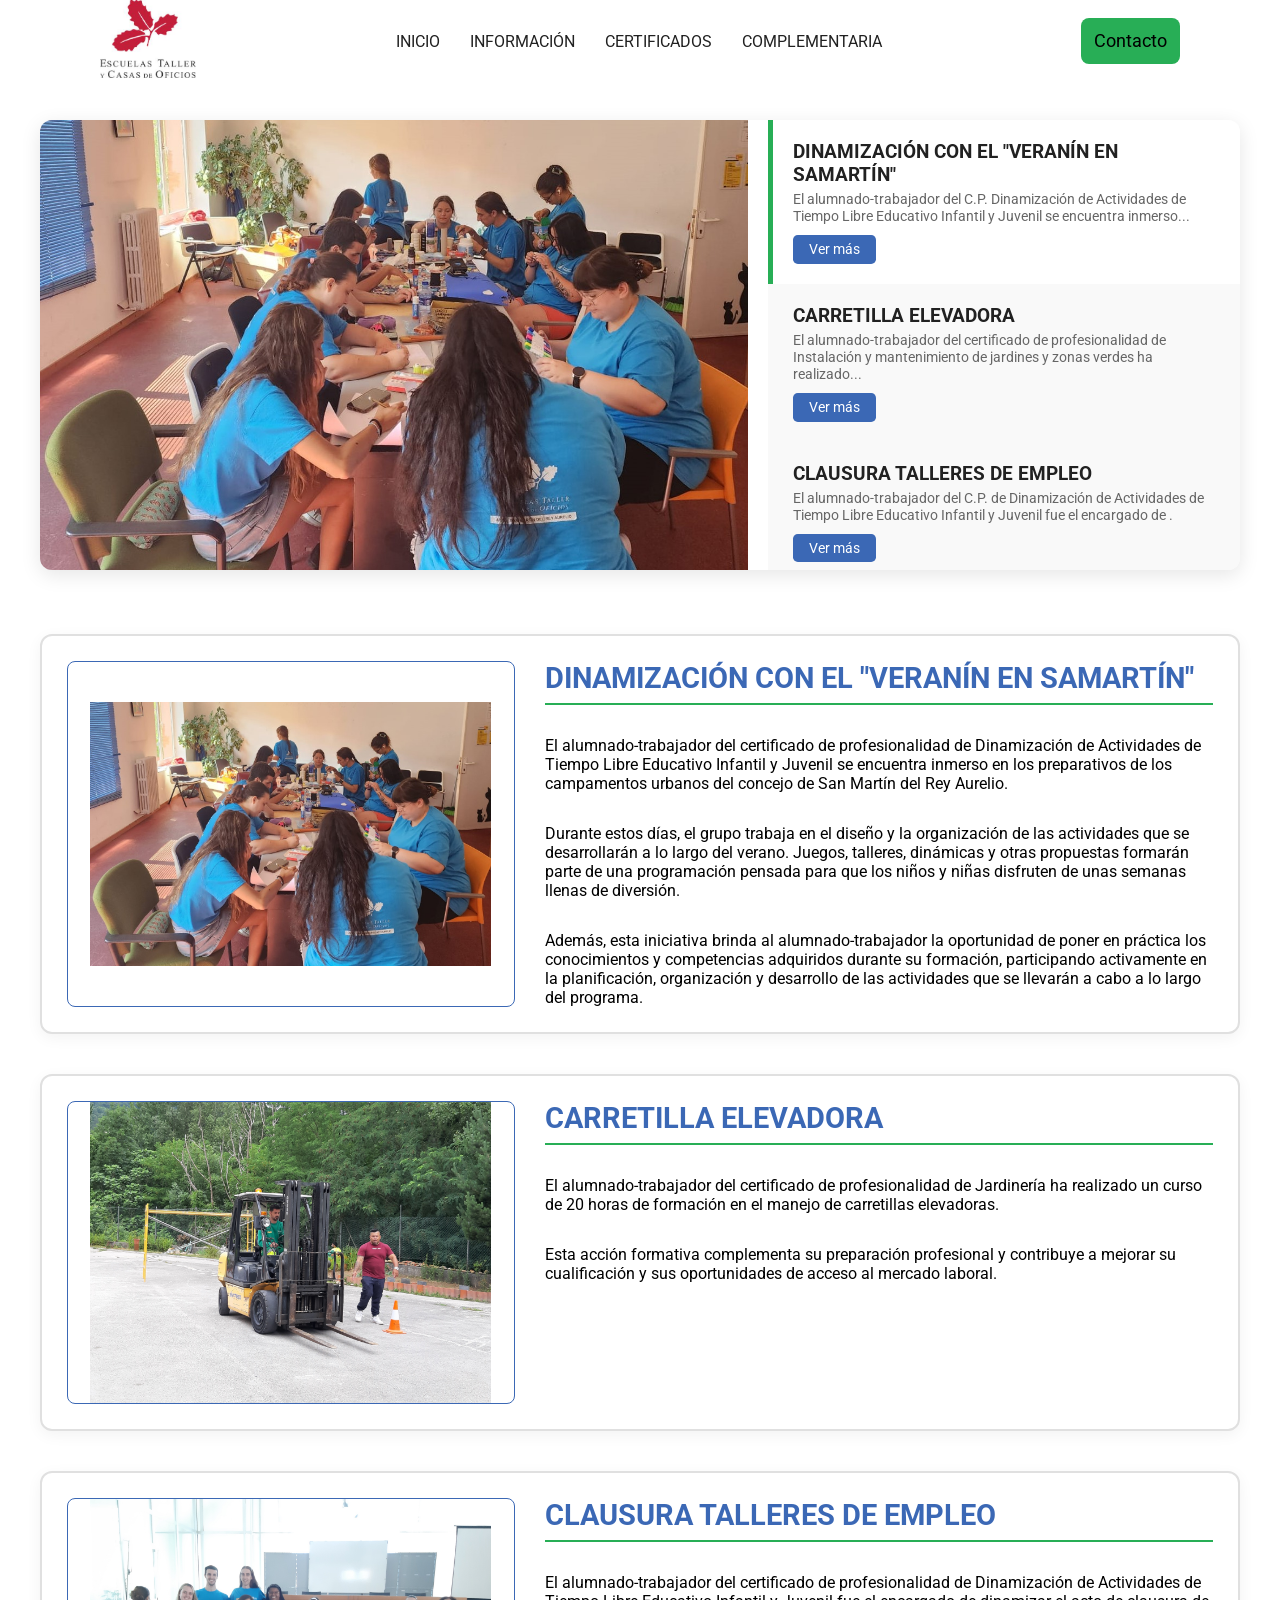
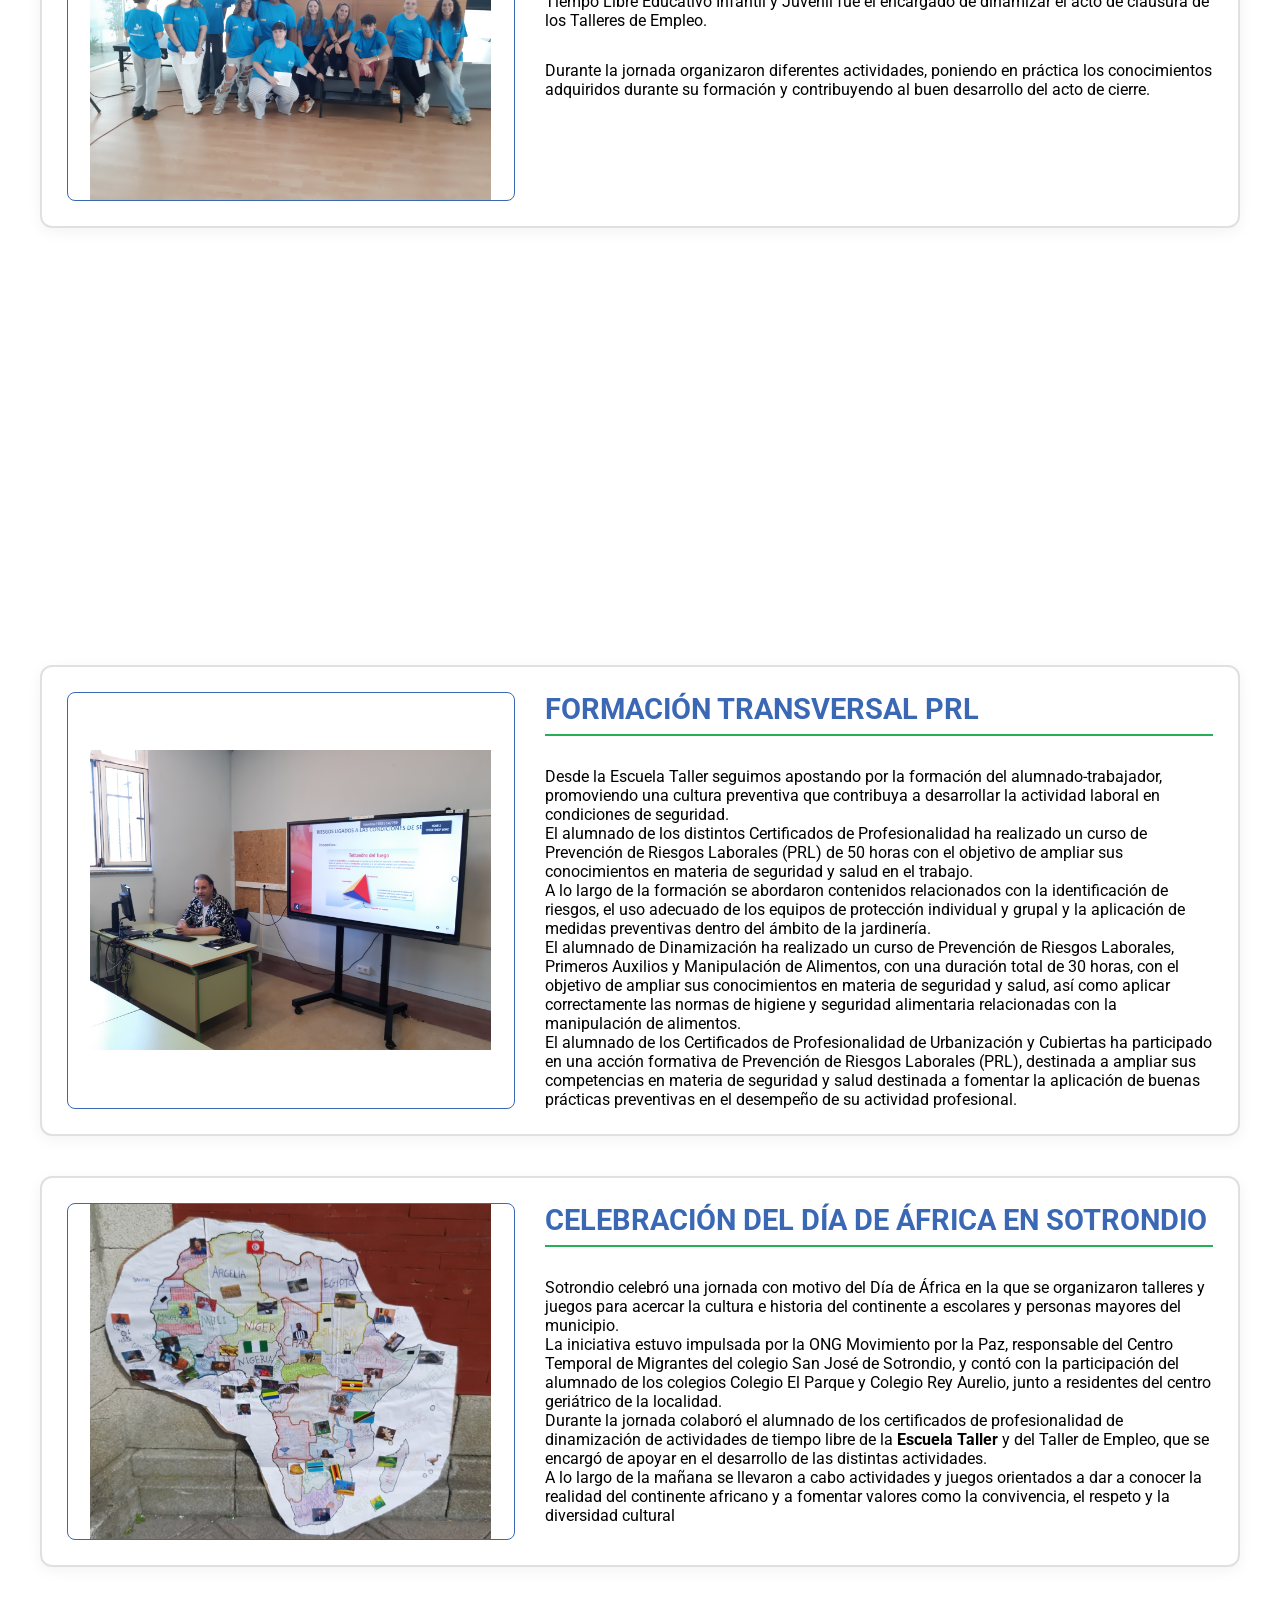
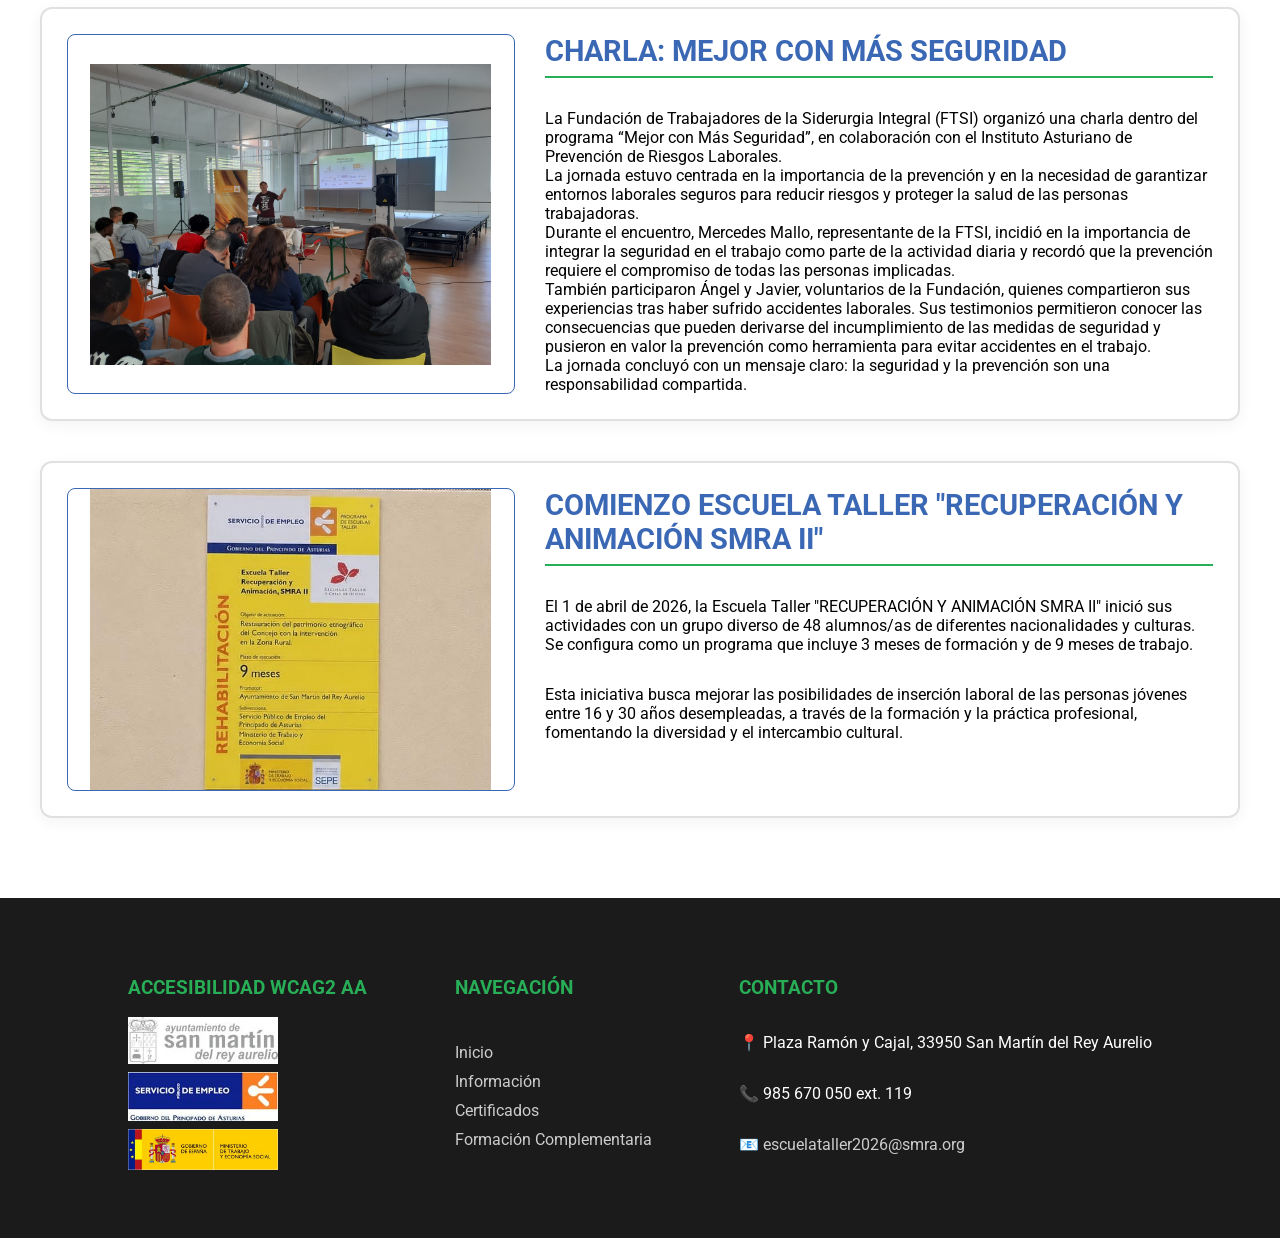
==== complementar.html @ cc0e6758 "Update complementar.html" ====
<!DOCTYPE html>
<html lang="es">
<head>
    <link rel="canonical" href="https://etsmra.github.io/complementar.html">
    <meta name="robots" content="index, follow">

    <meta charset="UTF-8">
    <meta name="viewport" content="width=device-width, initial-scale=1.0">
    
    <meta name="description" content="Escuela Taller SMRA II - Formación práctica para jóvenes y acceso al mercado laboral">

    <link rel="preconnect" href="https://fonts.googleapis.com">
    <link rel="preconnect" href="https://fonts.gstatic.com" crossorigin>
    <link href="https://fonts.googleapis.com/css2?family=Roboto:ital,wght@0,100..900;1,100..900&display=swap" rel="stylesheet">

    <link rel="stylesheet" href="./css/style.css">
    <link rel="stylesheet" href="./css/comple.css">
    <link rel="icon" type="image/x-icon" href="assets/imgs/logo1.jpg">

    <title>Escuela Taller SMRA</title>
</head>

<body>

<header>
    <div class="header-row">
        <div class="logo">
            <img src="assets/imgs/logo1.jpg" alt="Logo San Martín del Rey Aurelio">
        </div>
        <nav class="nav-right" id="menu">
            <a href="index.html"> INICIO </a>
            <a href="index.html#Doubts"> INFORMACI&Oacute;N </a>
            <a href="index.html#Courses"> CERTIFICADOS </a>
            <a href="#"> COMPLEMENTARIA </a>
        </nav>
        <a href="#Contact" class="btn">Contacto</a>
        <img src="assets/icons/hamburger_menu.png" class="hamburger" alt="hamburger_menu">
    </div>
</header>

<main>

    <!-- H1 único -->
    <h1 class="visually-hidden">
        Escuela Taller SMRA
    </h1>

    <!-- CAROUSEL -->
    <section class="news-carousel-container">

        <h2 class="visually-hidden">Información destacada</h2>

        <div class="carousel-wrapper">

            <div class="carousel-images">
                <img src="assets/imgs/foto_dina.jpg" alt="Notícia 8" class="carousel-img active">
                <img src="assets/imgs/carretilla.jpg" alt="Notícia 7" class="carousel-img">
                <img src="assets/imgs/clausura.jpg" alt="Notícia 6" class="carousel-img">    
                <img src="assets/imgs/CamaraComercio.jpeg" alt="Notícia 5" class="carousel-img">
                <img src="assets/imgs/cursoprl.jpg" alt="Notícia 4" class="carousel-img">
                <img src="assets/imgs/mapAfrica.jpg" alt="Notícia 3" class="carousel-img">
                <img src="assets/imgs/prl1.jpg" alt="Notícia 2" class="carousel-img">
                <img src="assets/imgs/cartel.jpg" alt="Notícia 1" class="carousel-img">
            </div>

            <div class="carousel-info-sidebar">

                <div class="info-tab active">
                    <h3> Dinamización con el "Veranín en Samartín" </h3>
                    <p>El alumnado-trabajador del C.P. Dinamización de Actividades de Tiempo Libre Educativo Infantil y Juvenil se encuentra inmerso...</p>
                    <a href="#noticia-8" class="btn-sm">Ver más</a>
                </div>

                <div class="info-tab">
                    <h3> CARRETILLA ELEVADORA </h3>
                    <p>El alumnado-trabajador del certificado de profesionalidad de Instalación y mantenimiento de jardines y zonas verdes ha realizado...</p>
                    <a href="#noticia-7" class="btn-sm">Ver más</a>
                </div>

                <div class="info-tab">
                    <h3> CLAUSURA TALLERES DE EMPLEO </h3>
                    <p>El alumnado-trabajador del C.P. de Dinamización de Actividades de Tiempo Libre Educativo Infantil y Juvenil fue el encargado de .</p>
                    <a href="#noticia-6" class="btn-sm">Ver más</a>
                </div>    

                <div class="info-tab">
                    <h3> EVENTO: FÁBRICA DE FUTURO </h3>
                    <p>El alumnado asistió al evento “La Fábrica de Futuro”, organizado por la Cámara de Comercio de Oviedo en la Fábrica de Armas...</p>
                    <a href="#noticia-5" class="btn-sm">Ver más</a>
                </div>    
                
                <div class="info-tab">
                    <h3> FORMACIÓN TRANSVERSAL PRL </h3>
                    <p>Desde la Escuela Taller seguimos apostando por la formación del alumnado-trabajador, promoviendo una cultura preventiva...</p>
                    <a href="#noticia-4" class="btn-sm">Ver más</a>
                </div>

                <div class="info-tab ">
                    <h3>CELEBRACIÓN DEL DÍA DE ÁFRICA</h3>
                    <p>Sotrondio celebró una jornada con motivo del Día de África en la que se organizaron talleres y juegos...</p>
                    <a href="#noticia-3" class="btn-sm">Ver más</a>
                </div>

                <div class="info-tab">
                    <h3>MEJOR CON MÁS SEGURIDAD</h3>
                     <p> La Fundación de Trabajadores de la Siderurgia Integral (FTSI) organizó una charla dentro del programa “Mejor con Más Seguridad” ...
                    </p>
                    <a href="#noticia-2" class="btn-sm">Ver más</a>
                </div>

                <div class="info-tab">
                    <h3>Comienzo E.T. "RECUPERACIÓN Y ANIMACIÓN SMRA II" </h3>
                    <p>El 1 de abril de 2026, la Escuela Taller "RECUPERACIÓN Y ANIMACIÓN SMRA II" inici&oacute;...</p>
                    <a href="#noticia-1" class="btn-sm">Ver más</a>
                </div>          

            </div>

        </div>
    </section>

    <!-- NOTICIAS -->
    <section class="main-news-section" id="main-news-section">

        <article class="news-block hidden" id="noticia-8">
            <div class="news-image-box">
                <img src="assets/imgs/foto_dina.jpg" alt="Campamento">
            </div>
            <div class="news-content-box">
                <h3> Dinamización con el "Veranín en Samartín" </h3>
                <p>
                    El alumnado-trabajador del certificado de profesionalidad de Dinamización de Actividades de Tiempo Libre Educativo Infantil y Juvenil se encuentra inmerso en los preparativos de los campamentos urbanos del concejo de San Martín del Rey Aurelio.
                </p>
                <p>
                    Durante estos días, el grupo trabaja en el diseño y la organización de las actividades que se desarrollarán a lo largo del verano. Juegos, talleres, dinámicas y otras propuestas formarán parte de una programación pensada para que los niños y niñas disfruten de unas semanas llenas de diversión.
                </p>
                <p>
                    Además, esta iniciativa brinda al alumnado-trabajador la oportunidad de poner en práctica los conocimientos y competencias adquiridos durante su formación, participando activamente en la planificación, organización y desarrollo de las actividades que se llevarán a cabo a lo largo del programa.
                </p>               
            </div>
        </article>

        <article class="news-block hidden" id="noticia-7">
            <div class="news-image-box">
                <img src="assets/imgs/carretilla.jpg" alt="Carretilla">
            </div>
            <div class="news-content-box">
                <h3> CARRETILLA ELEVADORA </h3>
                <p>
                    El alumnado-trabajador del certificado de profesionalidad de Jardinería ha realizado un curso de 20 horas de formación en el manejo de carretillas elevadoras.
                </p>
                <p>
                    Esta acción formativa complementa su preparación profesional y contribuye a mejorar su cualificación y sus oportunidades de acceso al mercado laboral.
                </p>
            </div>
        </article>

        <h2 class="visually-hidden">Noticias Escuela Taller</h2>

        <article class="news-block hidden" id="noticia-6">
            <div class="news-image-box">
                <img src="assets/imgs/clausura.jpg" alt="Clausura">
            </div>
            <div class="news-content-box">
                <h3>  CLAUSURA TALLERES DE EMPLEO  </h3>
                <p>                  
                    El alumnado-trabajador del certificado de profesionalidad de Dinamización de Actividades de Tiempo Libre Educativo Infantil y Juvenil fue el encargado de dinamizar el acto de clausura de los Talleres de Empleo.
                </p>
                <p>
                    Durante la jornada organizaron diferentes actividades, poniendo en práctica los conocimientos adquiridos durante su formación y contribuyendo al buen desarrollo del acto de cierre.
                </p>
            </div>
        </article>

        <article class="news-block hidden" id="noticia-5">
            <div class="news-image-box">
                <img src="assets/imgs/CamaraComercio.jpeg" alt="Comercio">
            </div>
            <div class="news-content-box">
                <h3> EVENTO: FÁBRICA DE FUTURO </h3>
                <p>
                    El alumnado de la Escuela Taller asistió al evento “La Fábrica de Futuro”, organizado por la Cámara de Comercio de Oviedo en la Fábrica de Armas. La jornada reunió a empresas, profesionales y personas en búsqueda de nuevas oportunidades laborales con el objetivo de acercar la realidad del mercado de trabajo en Asturias.
                    <br>
                    A lo largo del día, los participantes pudieron conocer de primera mano distintos sectores con alta demanda de empleo y participar en actividades prácticas que les permitieron descubrir cómo se desarrollan diferentes profesiones. Además, tuvieron la oportunidad de conversar con representantes de empresas y ampliar su conocimiento sobre las competencias y perfiles más valorados actualmente.
                    <br>
                    La visita resultó una experiencia muy positiva para el grupo, ya que permitió tomar contacto con el entorno empresarial, resolver dudas sobre posibles salidas profesionales y conocer iniciativas que favorecen la inserción laboral y el desarrollo de nuevas habilidades.
                </p>
            </div>
        </article>

        <article class="news-block hidden" id="noticia-4">
            <div class="news-image-box">
                <img src="assets/imgs/cursoprl.jpg" alt="Foto Playa">
            </div>
            <div class="news-content-box">
                <h3> FORMACIÓN TRANSVERSAL PRL </h3>
                <p>
                    Desde la Escuela Taller seguimos apostando por la formación del alumnado-trabajador, promoviendo una cultura preventiva que contribuya a desarrollar la actividad laboral en condiciones de seguridad.
                    <br>
                    El alumnado de los distintos Certificados de Profesionalidad ha realizado un curso de Prevención de Riesgos Laborales (PRL) de 50 horas con el objetivo de ampliar sus conocimientos en materia de seguridad y salud en el trabajo.
                    <br>
                    A lo largo de la formación se abordaron contenidos relacionados con la identificación de riesgos, el uso adecuado de los equipos de protección individual y grupal y la aplicación de medidas preventivas dentro del ámbito de la jardinería.
                    <br>
                    El alumnado de Dinamización ha realizado un curso de Prevención de Riesgos Laborales, Primeros Auxilios y Manipulación de Alimentos, con una duración total de 30 horas, con el objetivo de ampliar sus conocimientos en materia de seguridad y salud, así como aplicar correctamente las normas de higiene y seguridad alimentaria relacionadas con la manipulación de alimentos.
                    <br>
                    El alumnado de los Certificados de Profesionalidad de Urbanización y Cubiertas ha participado en una acción formativa de Prevención de Riesgos Laborales (PRL), destinada a ampliar sus competencias en materia de seguridad y salud destinada a fomentar la aplicación de buenas prácticas preventivas en el desempeño de su actividad profesional.
                </p>
            </div>
        </article>

        <article class="news-block hidden" id="noticia-3">
            <div class="news-image-box">
                <img src="assets/imgs/mapAfrica.jpg" alt="Foto Africa">
            </div>
            <div class="news-content-box">
                <h3>CELEBRACIÓN DEL DÍA DE ÁFRICA EN SOTRONDIO</h3>
                <p>
                    Sotrondio celebró una jornada con motivo del Día de África en la que se organizaron talleres y juegos para acercar la cultura e historia del continente a escolares y personas mayores del municipio. 
                    <br>
                    La iniciativa estuvo impulsada por la ONG Movimiento por la Paz, responsable del Centro Temporal de Migrantes del colegio San José de Sotrondio, y contó con la participación del alumnado de los colegios Colegio El Parque y Colegio Rey Aurelio, junto a residentes del centro geriátrico de la localidad.
                    <br>
                    Durante la jornada colaboró el alumnado de los certificados de profesionalidad de dinamización de actividades de tiempo libre de la <strong>Escuela Taller</strong> y del Taller de Empleo, que se encargó de apoyar en el desarrollo de las distintas actividades. 
                    <br>
                    A lo largo de la mañana se llevaron a cabo actividades y juegos orientados a dar a conocer la realidad del continente africano y a fomentar valores como la convivencia, el respeto y la diversidad cultural
                </p>
            </div>
        </article>

        <article class="news-block hidden" id="noticia-2">
            <div class="news-image-box">
                <img src="assets/imgs/prl1.jpg" alt="Foto Noticia 2">
            </div>
            <div class="news-content-box">
                <h3>CHARLA: MEJOR CON MÁS SEGURIDAD</h3>
                <p>
                    La Fundación de Trabajadores de la Siderurgia Integral (FTSI) organizó una charla dentro del programa “Mejor con Más Seguridad”, en colaboración con el Instituto Asturiano de Prevención de Riesgos Laborales. 
                <br>
                    La jornada estuvo centrada en la importancia de la prevención y en la necesidad de garantizar entornos laborales seguros para reducir riesgos y proteger la salud de las personas trabajadoras.
               <br>
                    Durante el encuentro, Mercedes Mallo, representante de la FTSI, incidió en la importancia de integrar la seguridad en el trabajo como parte de la actividad diaria y recordó que la prevención requiere el compromiso de todas las personas implicadas.
                <br>
                    También participaron Ángel y Javier, voluntarios de la Fundación, quienes compartieron sus experiencias tras haber sufrido accidentes laborales. Sus testimonios permitieron conocer las consecuencias que pueden derivarse del incumplimiento de las medidas de seguridad y pusieron en valor la prevención como herramienta para evitar accidentes en el trabajo.
                <br>
                    La jornada concluyó con un mensaje claro: la seguridad y la prevención son una responsabilidad compartida.
                </p>
            </div>
        </article>

        <article class="news-block hidden" id="noticia-1">
            <div class="news-image-box">
                <img src="assets/imgs/cartel.jpg" alt="Cartel">
            </div>
            <div class="news-content-box">
            <h3>Comienzo Escuela Taller "RECUPERACIÓN Y ANIMACIÓN SMRA II"</h3>
                <p>
                El 1 de abril de 2026, la Escuela Taller "RECUPERACIÓN Y ANIMACIÓN SMRA II" inici&oacute; sus actividades con un grupo diverso de 48 alumnos/as de diferentes nacionalidades y culturas. 
                <br>
                Se configura como un programa que incluye 3 meses de formaci&oacute;n y de 9 meses de trabajo. 
                </p>
                <p>
                Esta iniciativa busca mejorar las posibilidades de inserción laboral de las personas jóvenes entre 16 y 30 a&ntilde;os desempleadas, a través de la formaci&oacute;n y la práctica profesional, fomentando la diversidad y el intercambio cultural.
                </p>
            </div>
        </article>

    </section>

</main>

<footer id="Contact">
    <div class="footer-container">

        <div class="footer-column logos-column">
        <h3> Accesibilidad WCAG2 AA </h3>
            <img src="assets/imgs/logo2.jpg" alt="Logo institución 1">
            <img src="assets/imgs/logo3.jpg" alt="Logo institución 2">
            <img src="assets/imgs/logo4.jpg" alt="Logo institución 3">
        </div>

        <div class="footer-column">
            <h3>Navegación</h3>
            <ul>
                <li><a href="index.html">Inicio</a></li>
                <li><a href="index.html#Doubts">Informaci&oacute;n</a></li>
                <li><a href="index.html#Courses">Certificados</a></li>
               <li><a href="#">Formaci&oacute;n Complementaria</a></li>
            </ul>
        </div>

        <div class="footer-column">
            <h3>Contacto</h3>
            <p>📍 Plaza Ramón y Cajal, 33950 San Martín del Rey Aurelio</p>
            <p>📞  985 670 050 ext. 119</p>
            <p>📧 <a href="mailto:escuelataller2026@smra.es">escuelataller2026@smra.org</a></p>
        </div>


    </div>
</footer>

<script src="js/main.js"></script>

</body>
</html>
---- css/style.css ----
/* variables */
:root {
  --bg-white:#fff;
  --text: #fff;
  --bg-secon:#212121;
}

body{
    margin: 0;
    padding: 0;
    font-family:"Roboto", sans-serif;
}

html {
    scroll-behavior: smooth;
}

.visually-hidden {
    position: absolute;
    width: 1px;
    height: 1px;
    padding: 0;
    margin: -1px;
    overflow: hidden;
    clip: rect(0, 0, 0, 0);
    white-space: nowrap;
    border: 0;
}
/* HEADER */
.header-row{
    position: fixed;
    top: 0;
    width: 100%;
    z-index: 3;
    display: flex;
    align-items: center;
    justify-content: space-around;
    background-color: white;
}

.header-row.scrolled {
    box-shadow: 0 5px 20px rgba(0, 0, 0, 0.5);
}

header .hamburger{
    display: none;
}

nav{
    display: flex;
    justify-content: center;
    gap: 30px;
    align-items: center;
}

nav a{
    font-size: 1rem;
    font-weight: 400;
    color: #212121;
    text-decoration: none;
    transition: 0.3s;
}

nav a:hover{
    color: #28AE56;
}

/* BOTÃO NOVO */
.btn {
    cursor: pointer;
    background-color: #28AE56;
    padding: 0.8rem;
    border-radius: 0.5rem;
    font-size: 1.1rem;
    text-decoration: none;
    display: inline-block;
    transition: 0.3s;
    color: #000;
}

.btn:hover {
    color: #212121;
    background-color: #28ae57af;
}

/* LOGO */
.logo img{
    width: 6rem;
}

/* BANNER */
.banner-main{
    position: relative;
    width: 100%;
    height: 750px;
}

.carousel{
    position: relative;
    width: 100%;
    height: 100%;
}

.carousel img{
    position: absolute;
    width: 100%;
    height: 100%;
    object-fit: cover;
    opacity: 0;
    transition: opacity 0.5s ease;
}

.carousel img.active {
    opacity: 1;
}

.banner-content {
    position: absolute;
    top: 50%;
    left: 80px;
    transform: translateY(-50%);
    background: rgba(59, 104, 181, 0.85);
    backdrop-filter: blur(6px);
    color: white;
    padding: 1rem; 
    border-radius: 10px;
    opacity: 1;
}

/* LOCATIONS */
.locations {
    margin: 5rem 0;
    padding: 5rem 0;
    display: flex;
    justify-content: space-around;
    align-items: center;
    gap: 50px;
    background: #F4F6F9;
}

.icons {
    display: flex;
    align-items: flex-start;
    gap: 15px;
    max-width: 400px;
}

.icon {
    background: #c71d3a;
    padding: 0.5rem;
    border-radius: 10px;
    width: 30px;
}

.icons span {
    margin: auto;
    padding-left: 0.6rem;
}

.icons strong{
    text-decoration: none;
    color: #212121;
    font-size: 1.3rem;
    transition: 0.3s;
}

.icons strong:hover{
    color: #28AE56;
    cursor: pointer;
}

/* CARDS */

.Cards{
   
    padding: 0rem 0 5rem 0;
    display: flex;
    justify-content: space-around;
    align-items: center;
}

.Cards a{
    text-decoration: none;
}

.card{
    padding-bottom: 2rem;
    cursor: pointer;
    background-color: rgba(59, 104, 181, 0.80);
    border-radius: 12px;
    width: 280px;
    height: 350px;
    overflow: hidden;
    box-shadow: 0 5px 20px rgba(0,0,0,0.20);
    transition: transform 0.3s ease;
}

.card:hover {
    transform: translateY(-5px);
}

.card img {
    width: 100%;
    height: 180px;
    object-fit: cover;
}

.description{
    padding: 0.3rem 1.3rem;
}

.description h3{
    color: #fff;
}

.description p{
    color: #fff;
}

/* ANIMAÇÃO */
.hidden {
    opacity: 0;
    filter: blur(5px);
    transform: translateY(30px);
    transition: all 1s ease-out;
}

.show {
    opacity: 1;
    filter: blur(0);
    transform: translateY(0);
}

/* CERTIFICADOS */
.Certificados{
    display: flex;
    flex-direction: column;
    gap: 80px;
    padding: 5rem 10%;
    background: #F4F6F9;
}

.certificado {
    display: flex;
    align-items: center;
    gap: 50px;
}

.certificado img {
    width: 300px;
    height: 300px;
    object-fit: fill;
    border-radius: 15px;
}

.certificado .info {
    max-width: 500px;
}

.certificado .info h3 {
    font-size: 1.8rem;
    color: #212121;
}

.certificado .info p {
    font-size: 1.1rem;
    color: #555;
}

.certificado.reverse {
    flex-direction: row-reverse;
}

/* FOOTER */
footer {
    background-color: #1b1b1b;
    color: white;
    padding: 60px 10%;
}

.footer-container {
    display: flex;
    justify-content: space-between;
    gap: 40px;
    flex-wrap: wrap;
    align-items: baseline;
}

.footer-column {
    display: flex;
    flex-direction: column;
    justify-content: space-evenly;
   /* flex: 1;
    min-width: 200px; */
}

.footer-column h3 {
    color: #28AE56;
}

.footer-column ul {
    list-style: none;
    padding: 0;
}


.footer-column ul li{
    margin-top: 10px;
}

.footer-column a {
    color: #ccc;
    text-decoration: none;
}

.footer-column a:hover {
    color: #28AE56;
}

.logos-column img {
    width: 150px;
    margin-bottom: 0.5em;
}

/* MOBILE */
@media (max-width: 768px){


    h1, h2, h3, h4 {
    margin: 0;
    font-weight: 700;
    color: #ffffff;
}



    .locations, .Cards, .certificado{
        height: auto;
        min-height: auto;
        flex-direction: column;
    }
    .header-row{
        display: flex;
        justify-content: space-around;
    }



    header .btn{
        display: none;

    }

    header .hamburger{
        width: 30px;
        display: block;
    }

    .nav-right{
        display: none;
    }

    .locations{
        padding: 5rem 0rem;
    } 
    .banner-main{
       height: 32rem
    }

    .banner-content{
    top: 50%;
    left: 50%;
    transform: translate(-50%, -50%);
    width: 90%;
    max-width: 300px;

    padding: 1rem;
    text-align: center;

    background: rgba(59, 104, 181, 0.85);
}   .banner-content h1{
    font-size: 1.5rem;
}
    .banner-content p{
        font-size: 0.8rem;
        color: white;
    }
    
    .icons {
        max-width: 100%;
        justify-content: center;
    }

    

    .card{
        width: 15.62rem;
        margin: 5rem;
    }

    .card h1{
         font-size: 1.5rem;
    }

    .card p{
        font-size: 0.9rem;
    }

    .certificado, .certificado.reverse{
        flex-direction: column;
        text-align: center;
    }
    
    .certificado img {
    width: 250px;
    height: 250px;
    object-fit: fill;
    border-radius: 15px;

}   .nav-right {
    position: absolute;
    top: 81px;
    right: 0;
    width: 100%;
    background: rgba(255, 255, 255, 0.918);
    flex-direction: column;
    align-items: center;
    gap: 20px;
    padding: 20px 0;
    display: none;
    box-shadow: 0 10px 25px rgba(0, 0, 0, 0.2);
    border-radius: 0 0 12px 12px;
}
    .nav-right a{
     color: #212121;
}

    nav a:nth-child(4){
    display:block ;
}


    .nav-right.active {
    display: flex;
}

    .icons {
    flex-direction: column;
    align-items: center;
    text-align: center;
}

    .icons span {
    padding-left: 0;
    margin-top: 5px;
}

 .locations {
    margin: 0;
 }
}
---- css/comple.css ----
/* section news carousel */
.news-carousel-container {
    max-width: 1200px;
    margin: 120px auto 4rem auto; 
    padding: 0 20px;
}

.carousel-wrapper {
    display: flex;
    gap: 20px;
    background: #fff;
    border-radius: 12px;
    overflow: hidden;
    box-shadow: 0 5px 20px rgba(0,0,0,0.1); 
    height: 450px;
}


.carousel-images {
    flex: 1.5;
    position: relative;
    background-color: #eee;
}

.carousel-img {
    position: absolute;
    width: 100%;
    height: 100%;
    opacity: 0;
    transition: opacity 0.6s ease-in-out;
    object-fit: cover;
}

.carousel-img.active {
    opacity: 1;
    z-index: 2;
}


.carousel-info-sidebar {
    flex: 1;
    display: flex;
    flex-direction: column;
    justify-content: space-between;
    background: #f9f9f9;
    overflow-y: scroll;
}

.info-tab {
    padding: 20px;
    flex: 1;
    display: flex;
    flex-direction: column;
    justify-content: center;
    border-left: 5px solid transparent;
    cursor: pointer;
    transition: all 0.3s ease;
}

.info-tab.active {
    background-color: #ffffff;
    border-left-color: #28AE56; 
}

.info-tab h3 {
    margin: 0 0 5px 0;
    font-size: 1.2rem;
    color: #212121;
}

.info-tab p {
    margin: 0 0 10px 0;
    font-size: 0.9rem;
    color: #666;
}


.btn-sm {
    align-self: flex-start;
    background-color: #3B68B5; 
    color: white;
    padding: 0.4rem 1rem;
    border-radius: 0.3rem;
    font-size: 0.85rem;
    text-decoration: none;
    transition: 0.3s;
}

.btn-sm:hover {
    background-color: #28AE56;
}
/* News */

.main-news-section {
    max-width: 1200px;
    margin: 0 auto 5rem auto;
    padding: 0 20px;
    display: flex;
    flex-direction: column;
    gap: 40px; 
}

.news-block {
    display: flex;
    gap: 30px;
    background: #ffffff;
    border: 2px solid #e0e0e0; 
    border-radius: 12px;
    padding: 25px;
    box-shadow: 0 4px 15px rgba(0,0,0,0.05);
    scroll-margin-top: 100px; 
}


.news-image-box {
    flex: 1; 
    border-radius: 0.5rem;
    border: 0.02rem solid #3B68B5;
    display: flex;
    justify-content: center;
    align-items: center;
/*  
    min-width: 300px;
    height: 220px;
    overflow: hidden; 
*/

}

.news-image-box img {
    width: 90%;
  /*  height: 100%; 
    object-fit: cover;*/
}


.news-content-box {
    flex: 1.5;
    display: flex;
    flex-direction: column;
    gap: 15px;
}

.news-content-box h3 {
    margin: 0;
    font-size: 1.8rem;
    color: #3B68B5; 
    border-bottom: 2px solid #28AE56; 
    padding-bottom: 8px;
    
}

.news-description p {
    margin: 0;
    font-size: 1rem;
    color: #444;
    line-height: 1.6;
}
/* ANIMATION */
.hidden {
    opacity: 0;
    filter: blur(5px);
    transform: translateY(30px);
    transition: all 1s ease-out;
}

.show {
    opacity: 1;
    filter: blur(0);
    transform: translateY(0);
}

.news-content-box p {
    margin-bottom: 0em;
}

h3 {
    text-transform: uppercase;
}


/* MOBILE */
@media (max-width: 768px){
.carousel-images {
display: none;
}

.news-block  {
    flex-direction: column;
}
}
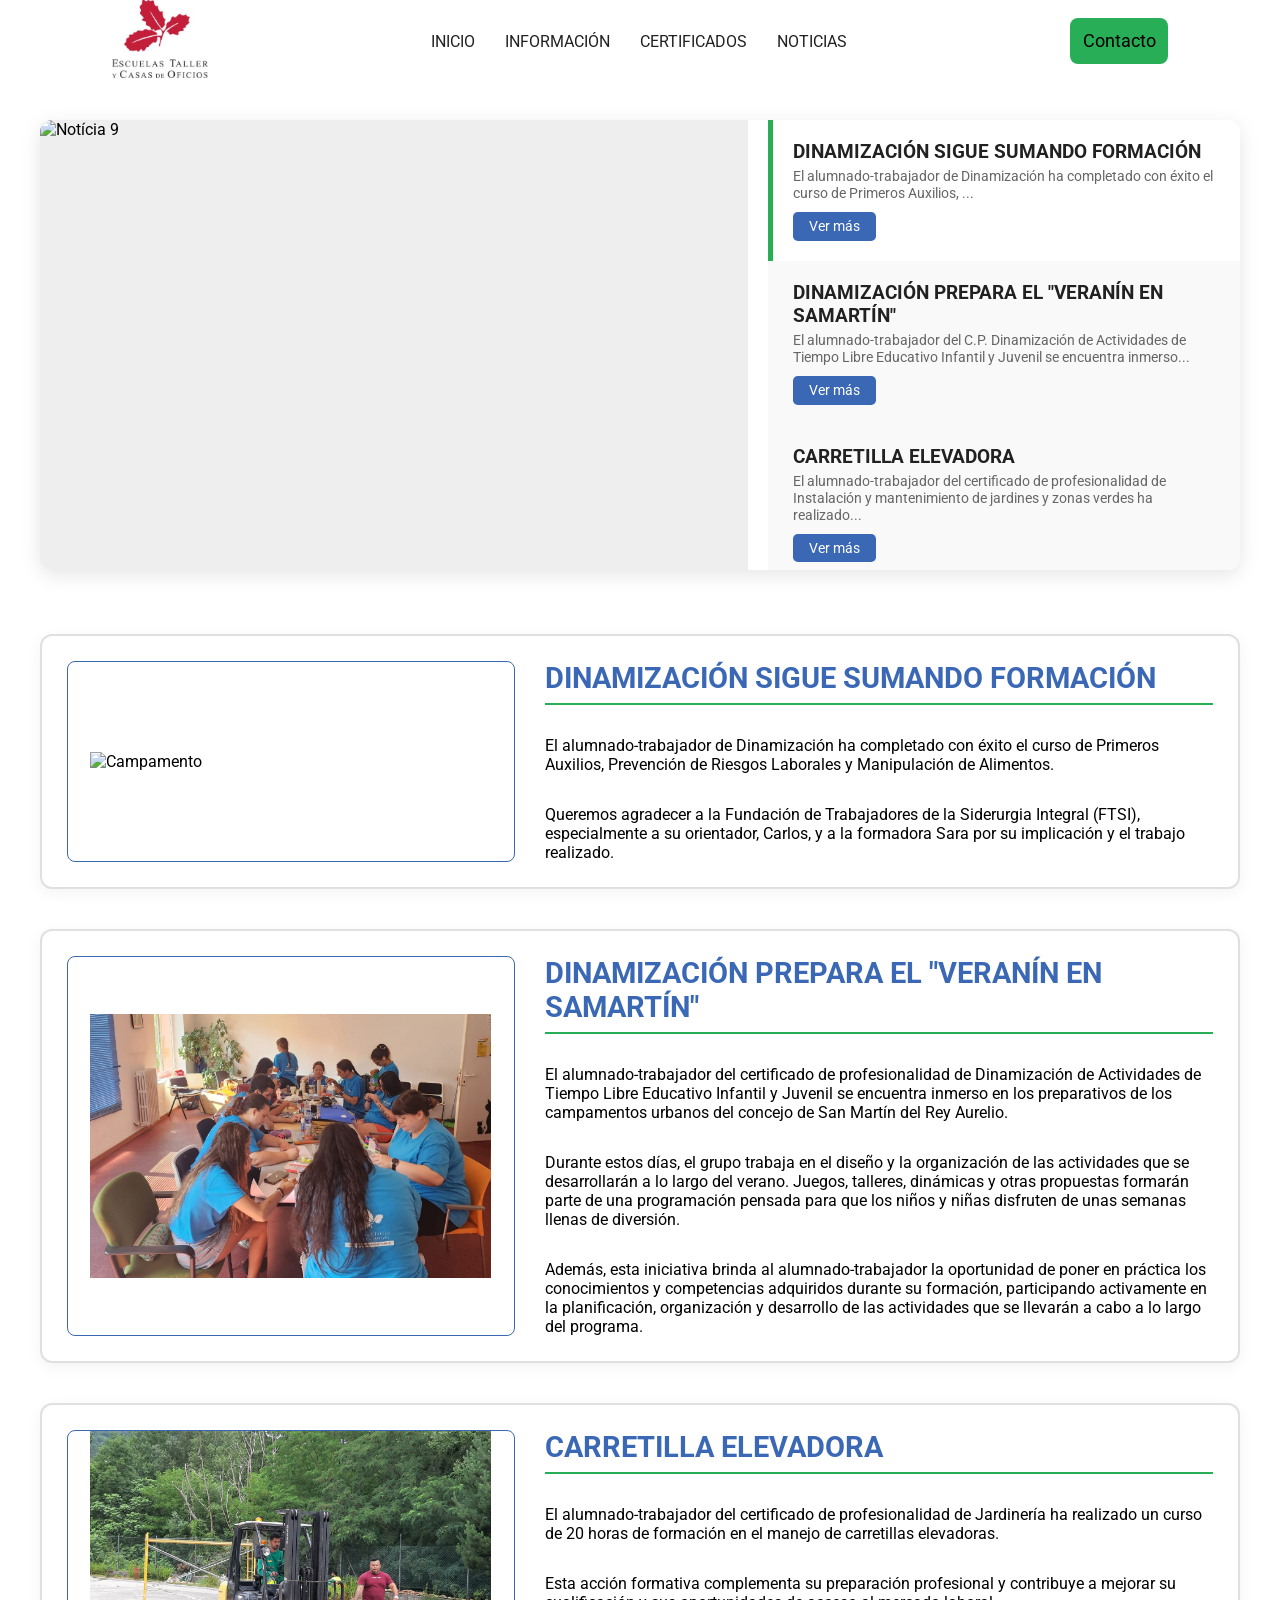
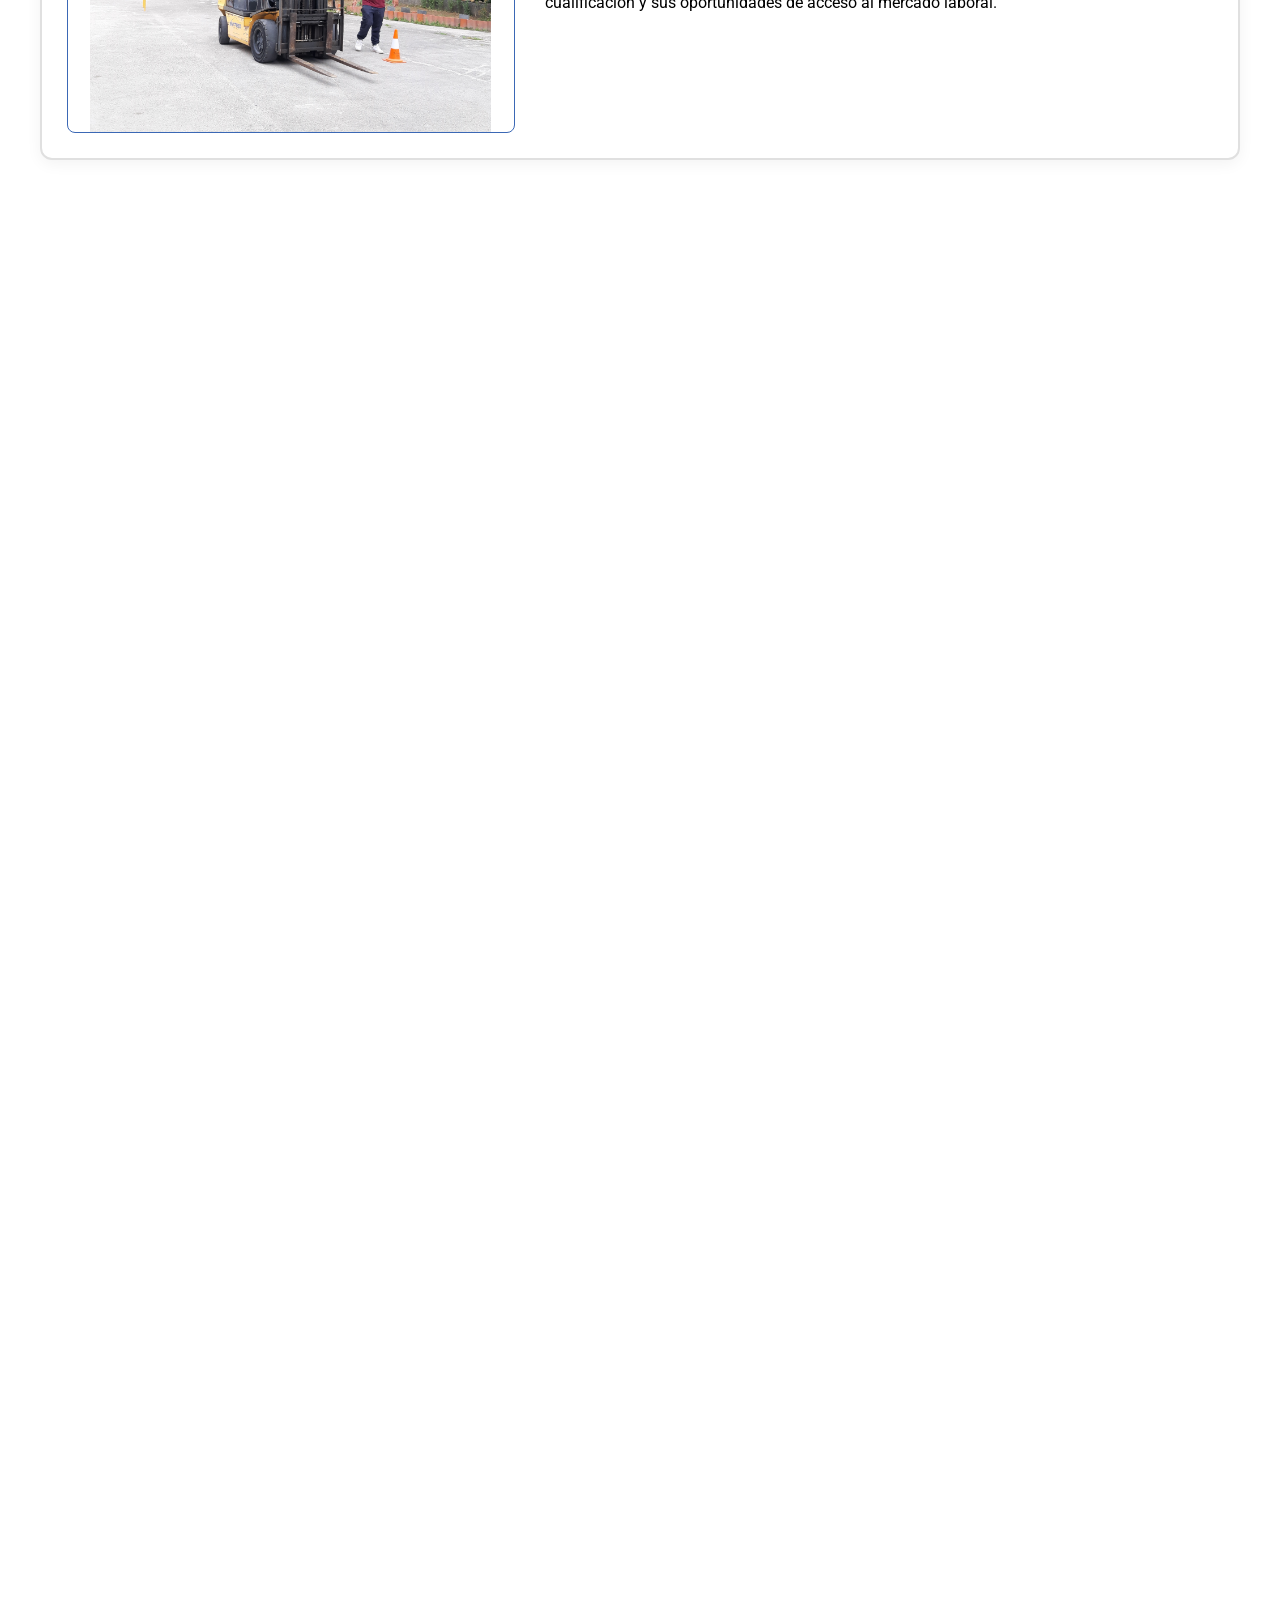
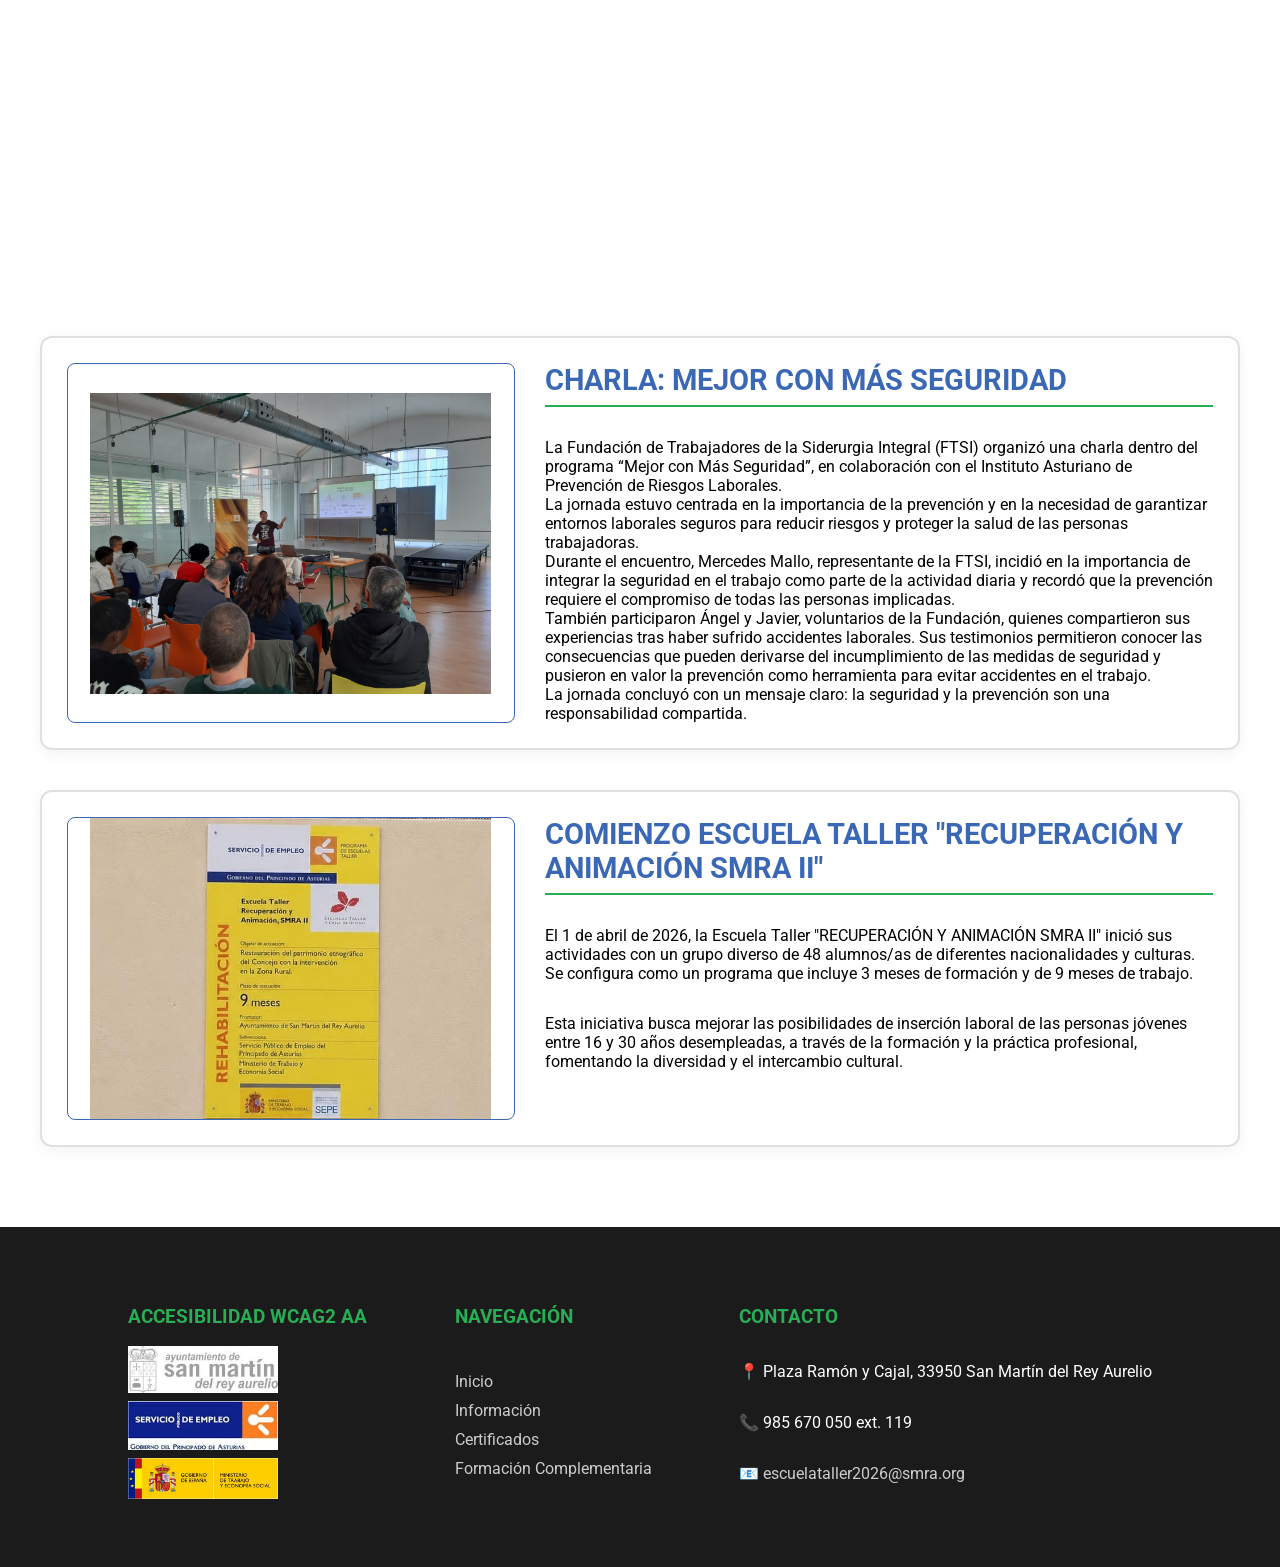
==== commit 38e0fbca: "Add files via upload" ====
--- a/complementar.html
+++ b/complementar.html
@@ -31,7 +31,7 @@
             <a href="index.html"> INICIO </a>
             <a href="index.html#Doubts"> INFORMACI&Oacute;N </a>
             <a href="index.html#Courses"> CERTIFICADOS </a>
-            <a href="#"> COMPLEMENTARIA </a>
+            <a href="#"> NOTICIAS </a>
         </nav>
         <a href="#Contact" class="btn">Contacto</a>
         <img src="assets/icons/hamburger_menu.png" class="hamburger" alt="hamburger_menu">
@@ -53,7 +53,8 @@
         <div class="carousel-wrapper">
 
             <div class="carousel-images">
-                <img src="assets/imgs/foto_dina.jpg" alt="Notícia 8" class="carousel-img active">
+                <img src="assets/imgs/diplomas.jpg" alt="Notícia 9" class="carousel-img active">
+                <img src="assets/imgs/foto_dina.jpg" alt="Notícia 8" class="carousel-img">
                 <img src="assets/imgs/carretilla.jpg" alt="Notícia 7" class="carousel-img">
                 <img src="assets/imgs/clausura.jpg" alt="Notícia 6" class="carousel-img">    
                 <img src="assets/imgs/CamaraComercio.jpeg" alt="Notícia 5" class="carousel-img">
@@ -66,7 +67,12 @@
             <div class="carousel-info-sidebar">
 
                 <div class="info-tab active">
-                    <h3> Dinamización con el "Veranín en Samartín" </h3>
+                    <h3> Dinamización sigue sumando formación  </h3>
+                    <p>El alumnado-trabajador de Dinamización ha completado con éxito el curso de Primeros Auxilios, ...</p>
+                    <a href="#noticia-9" class="btn-sm">Ver más</a>
+                </div>
+                <div class="info-tab active">
+                    <h3> Dinamización prepara el "Veranín en Samartín" </h3>
                     <p>El alumnado-trabajador del C.P. Dinamización de Actividades de Tiempo Libre Educativo Infantil y Juvenil se encuentra inmerso...</p>
                     <a href="#noticia-8" class="btn-sm">Ver más</a>
                 </div>
@@ -122,12 +128,27 @@
     <!-- NOTICIAS -->
     <section class="main-news-section" id="main-news-section">
 
+        <article class="news-block hidden" id="noticia-9">
+            <div class="news-image-box">
+                <img src="assets/imgs/diplomas.jpg" alt="Campamento">
+            </div>
+            <div class="news-content-box">
+                <h3> Dinamización sigue sumando formación </h3>
+                <p> 
+                    El alumnado-trabajador de Dinamización ha completado con éxito el curso de Primeros Auxilios, Prevención de Riesgos Laborales y Manipulación de Alimentos. 
+                </p>
+                <p>
+                    Queremos agradecer a la Fundación de Trabajadores de la Siderurgia Integral (FTSI), especialmente a su orientador, Carlos, y a la formadora Sara por su implicación y el trabajo realizado.
+                </p>           
+            </div>
+        </article>
+
         <article class="news-block hidden" id="noticia-8">
             <div class="news-image-box">
                 <img src="assets/imgs/foto_dina.jpg" alt="Campamento">
             </div>
             <div class="news-content-box">
-                <h3> Dinamización con el "Veranín en Samartín" </h3>
+                <h3> Dinamización prepara el "Veranín en Samartín" </h3>
                 <p>
                     El alumnado-trabajador del certificado de profesionalidad de Dinamización de Actividades de Tiempo Libre Educativo Infantil y Juvenil se encuentra inmerso en los preparativos de los campamentos urbanos del concejo de San Martín del Rey Aurelio.
                 </p>
@@ -301,4 +322,4 @@
 <script src="js/main.js"></script>
 
 </body>
-</html>
+</html>
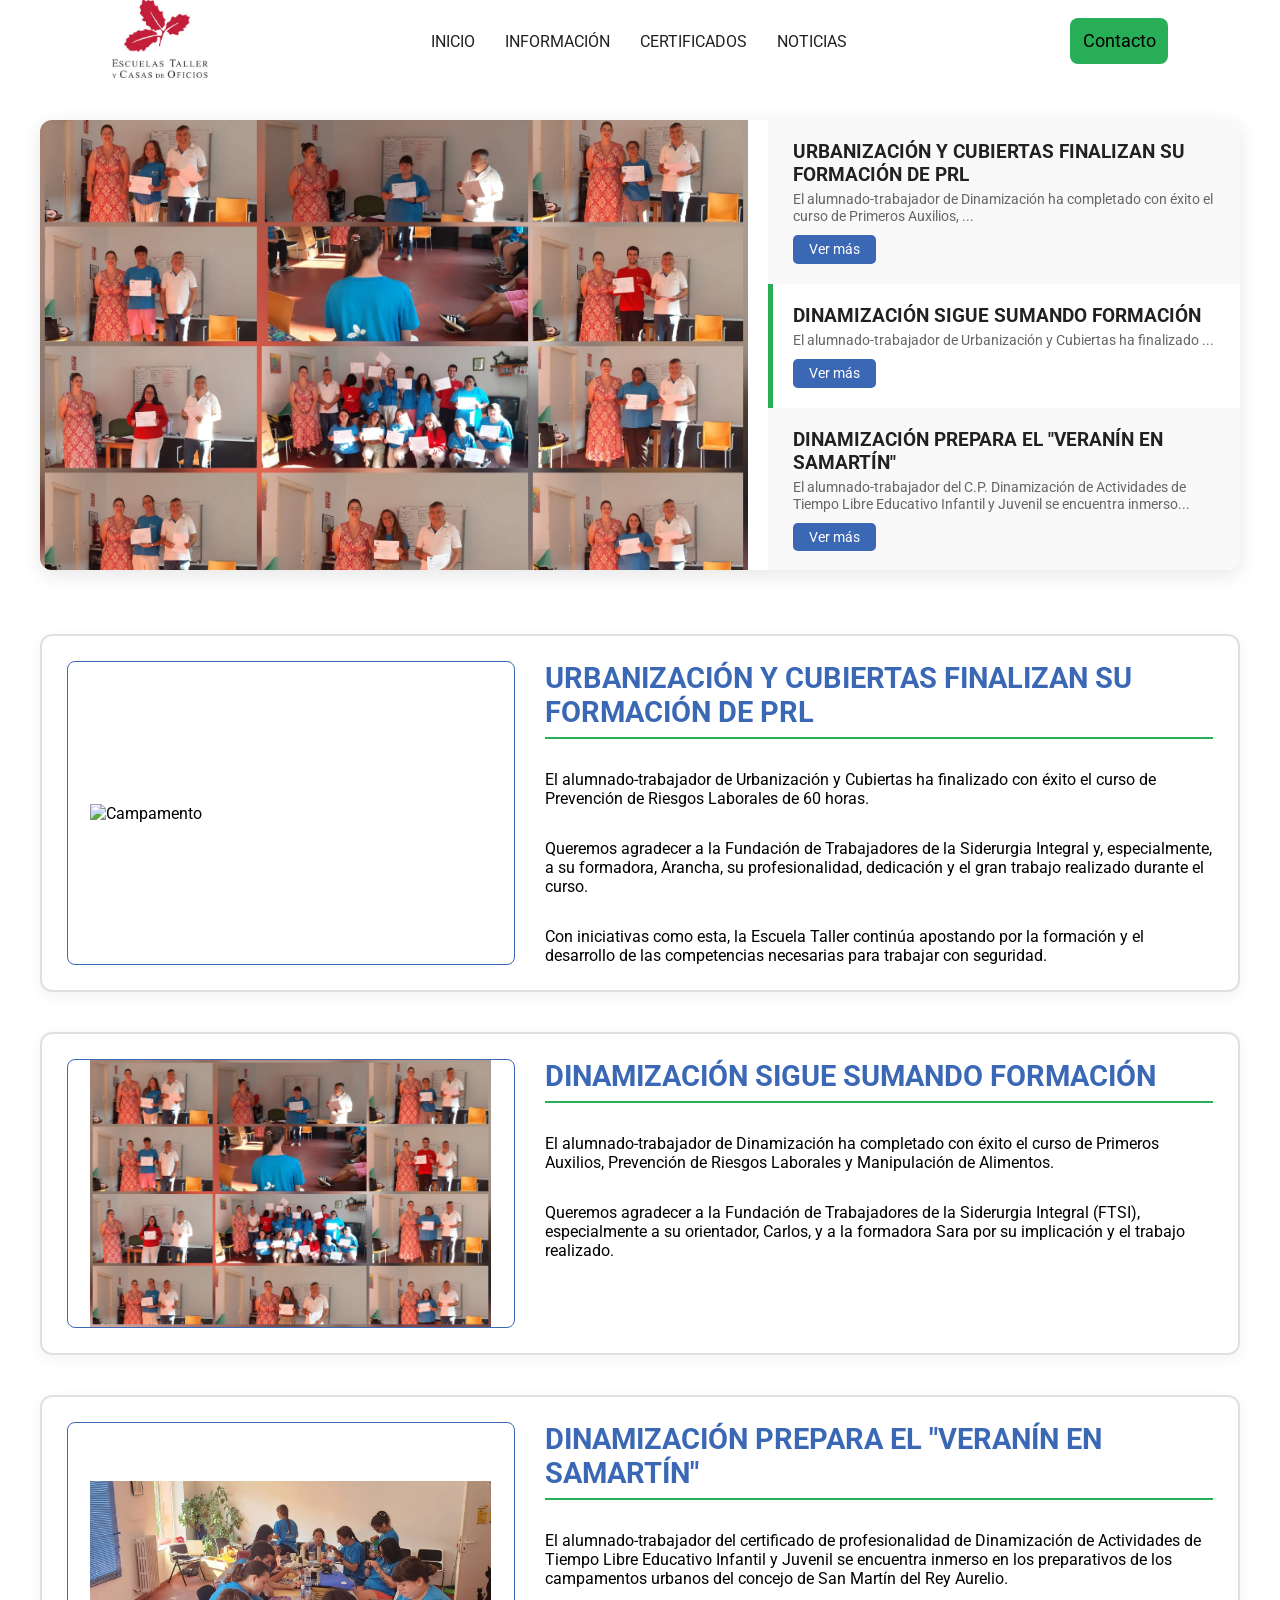
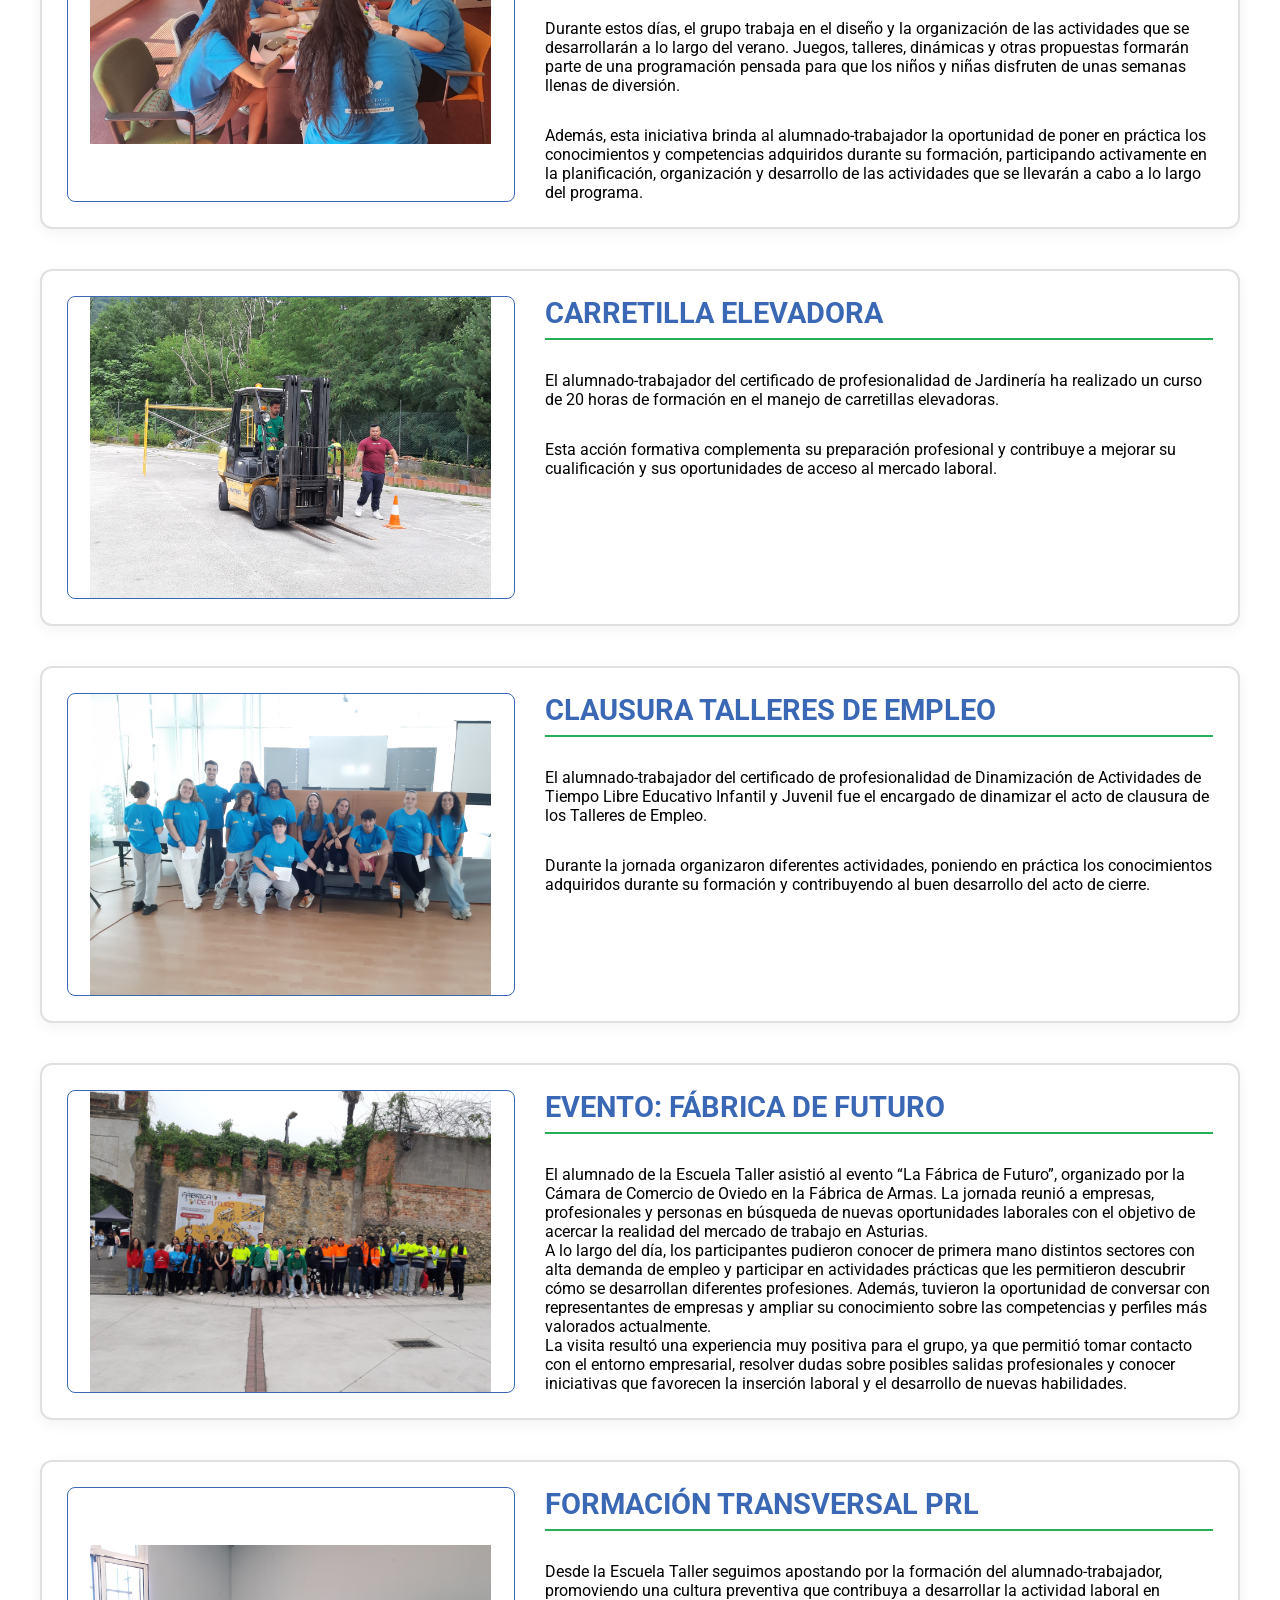
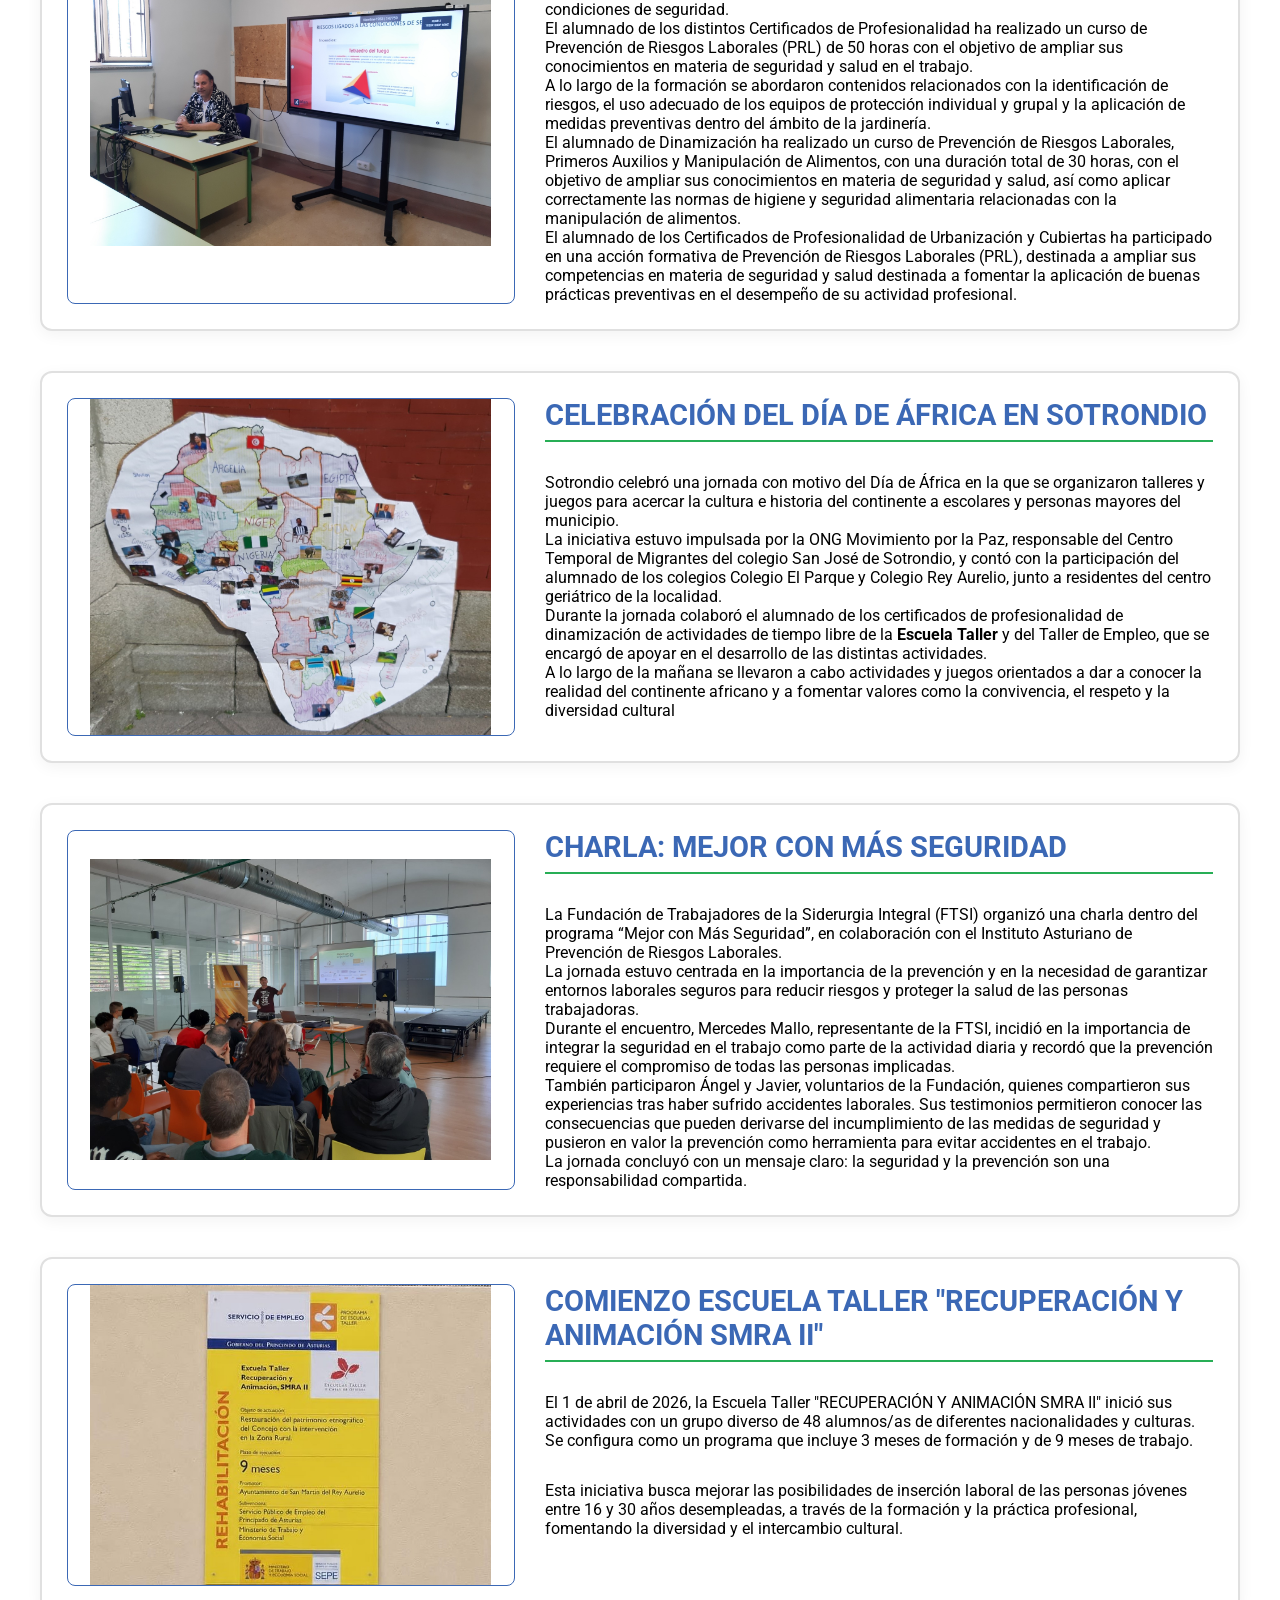
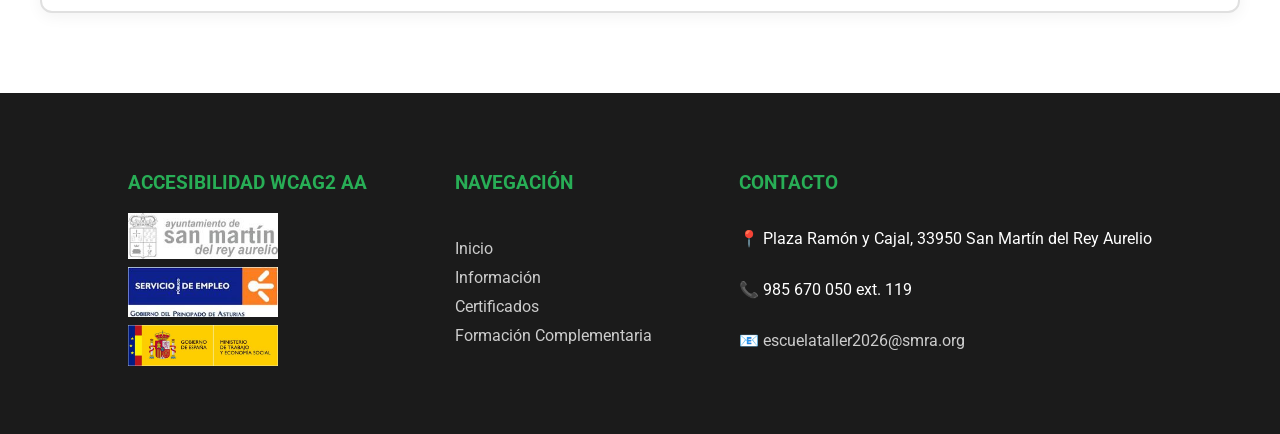
==== commit 3c0a8512: "Add files via upload" ====
--- a/complementar.html
+++ b/complementar.html
@@ -53,6 +53,7 @@
         <div class="carousel-wrapper">
 
             <div class="carousel-images">
+                <img src="assets/imgs/prl_et_smra2_2026.jpg" alt="Notícia 10" class="carousel-img active">
                 <img src="assets/imgs/diplomas.jpg" alt="Notícia 9" class="carousel-img active">
                 <img src="assets/imgs/foto_dina.jpg" alt="Notícia 8" class="carousel-img">
                 <img src="assets/imgs/carretilla.jpg" alt="Notícia 7" class="carousel-img">
@@ -67,11 +68,17 @@
             <div class="carousel-info-sidebar">
 
                 <div class="info-tab active">
+                    <h3> URBANIZACIÓN Y CUBIERTAS FINALIZAN SU FORMACIÓN DE PRL  </h3>
+                    <p>El alumnado-trabajador de Dinamización ha completado con éxito el curso de Primeros Auxilios, ...</p>
+                    <a href="#noticia-10" class="btn-sm">Ver más</a>
+                </div>
+
+                <div class="info-tab">
                     <h3> Dinamización sigue sumando formación  </h3>
-                    <p>El alumnado-trabajador de Dinamización ha completado con éxito el curso de Primeros Auxilios, ...</p>
+                    <p> El alumnado-trabajador de Urbanización y Cubiertas ha finalizado ...</p>
                     <a href="#noticia-9" class="btn-sm">Ver más</a>
                 </div>
-                <div class="info-tab active">
+                <div class="info-tab">
                     <h3> Dinamización prepara el "Veranín en Samartín" </h3>
                     <p>El alumnado-trabajador del C.P. Dinamización de Actividades de Tiempo Libre Educativo Infantil y Juvenil se encuentra inmerso...</p>
                     <a href="#noticia-8" class="btn-sm">Ver más</a>
@@ -85,7 +92,7 @@
 
                 <div class="info-tab">
                     <h3> CLAUSURA TALLERES DE EMPLEO </h3>
-                    <p>El alumnado-trabajador del C.P. de Dinamización de Actividades de Tiempo Libre Educativo Infantil y Juvenil fue el encargado de .</p>
+                    <p>El alumnado-trabajador del C.P. de Dinamización de Actividades de Tiempo Libre Educativo Infantil y Juvenil fue el encargado de ...</p>
                     <a href="#noticia-6" class="btn-sm">Ver más</a>
                 </div>    
 
@@ -127,6 +134,24 @@
 
     <!-- NOTICIAS -->
     <section class="main-news-section" id="main-news-section">
+
+        <article class="news-block hidden" id="noticia-9">
+            <div class="news-image-box">
+                <img src="assets/imgs/prl_et_smra2_2026.jpg" alt="Campamento">
+            </div>
+            <div class="news-content-box">
+                <h3> URBANIZACIÓN Y CUBIERTAS FINALIZAN SU FORMACIÓN DE PRL </h3>
+                <p> 
+                   El alumnado-trabajador de Urbanización y Cubiertas ha finalizado con éxito el curso de Prevención de Riesgos Laborales de 60 horas.
+                </p>
+                <p>
+                    Queremos agradecer a la Fundación de Trabajadores de la Siderurgia Integral y, especialmente, a su formadora, Arancha, su profesionalidad, dedicación y el gran trabajo realizado durante el curso.
+                </p>   
+                <p>
+                    Con iniciativas como esta, la Escuela Taller continúa apostando por la formación y el desarrollo de las competencias necesarias para trabajar con seguridad.                    
+                </p>        
+            </div>
+        </article>
 
         <article class="news-block hidden" id="noticia-9">
             <div class="news-image-box">
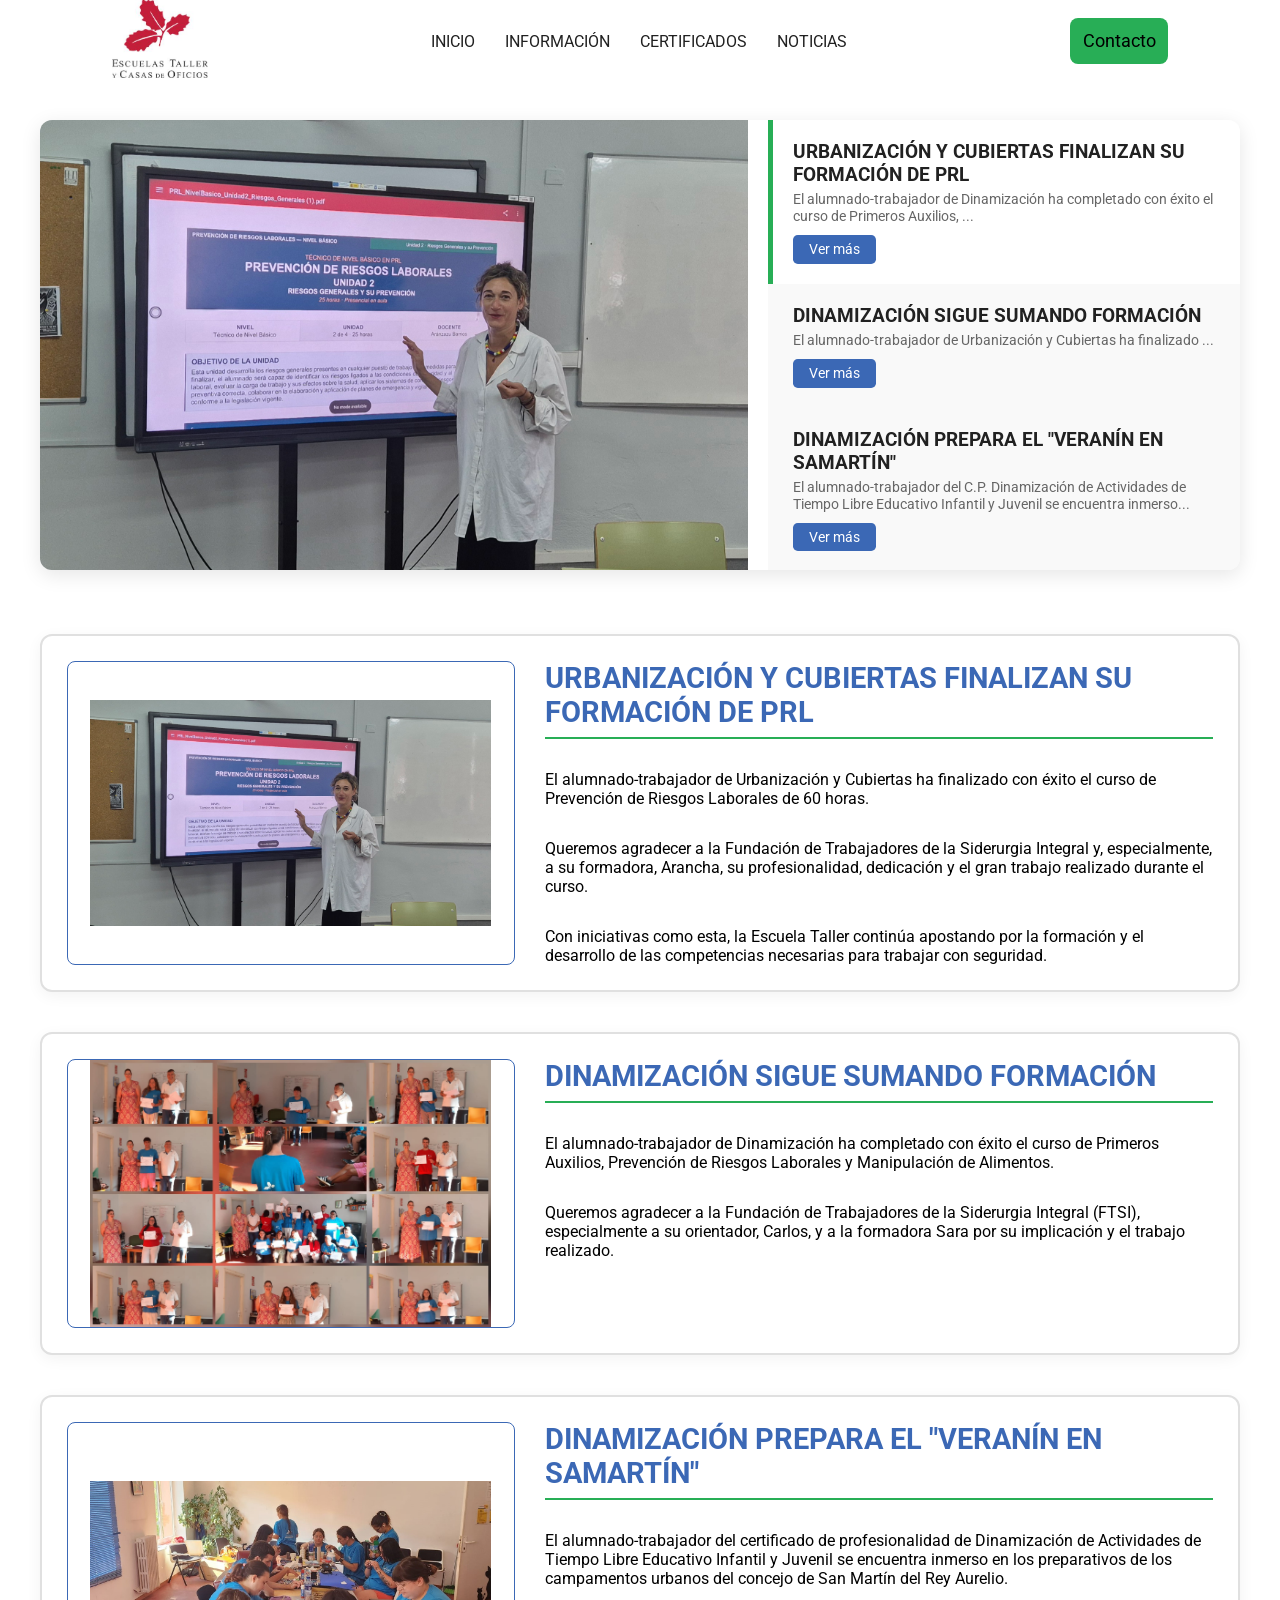
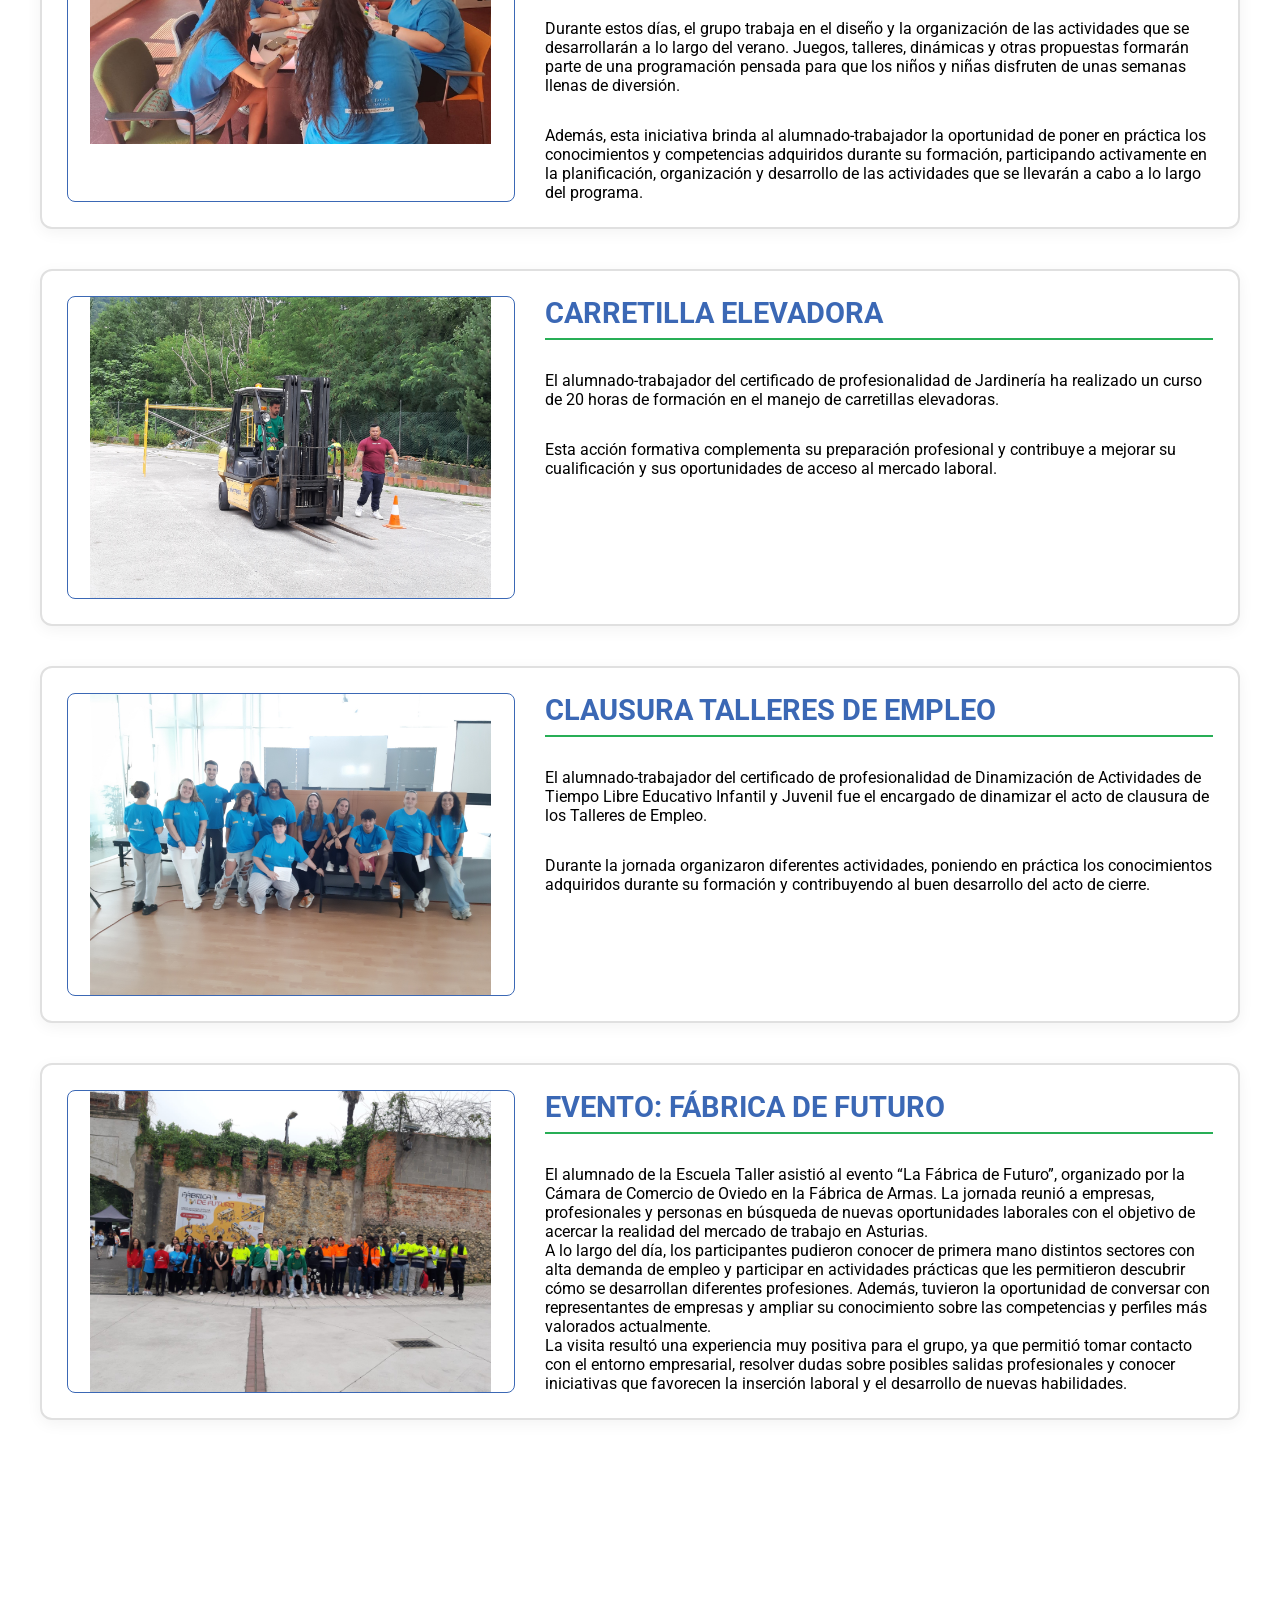
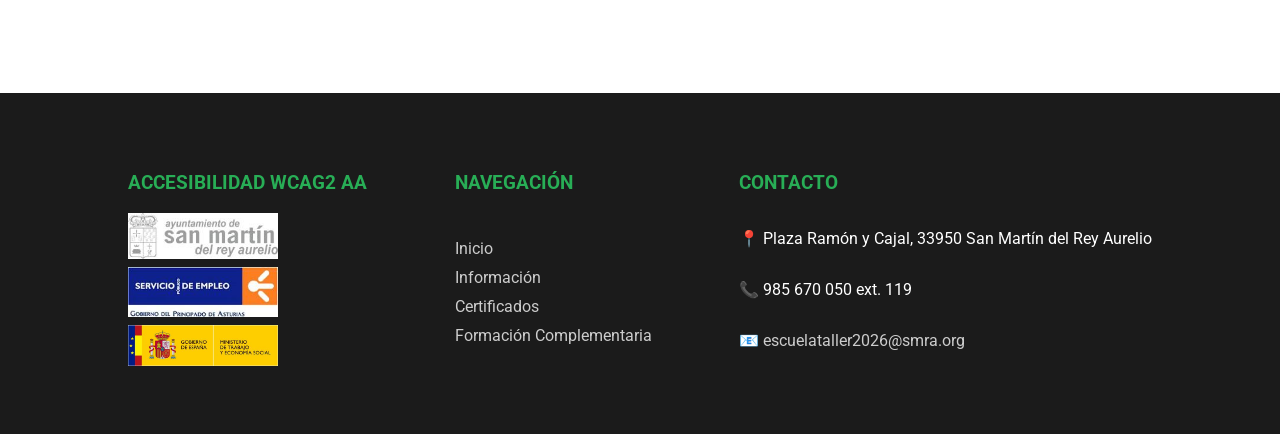
==== commit d3460956: "Update complementar.html" ====
--- a/complementar.html
+++ b/complementar.html
@@ -243,7 +243,7 @@
                 <p>
                     Desde la Escuela Taller seguimos apostando por la formación del alumnado-trabajador, promoviendo una cultura preventiva que contribuya a desarrollar la actividad laboral en condiciones de seguridad.
                     <br>
-                    El alumnado de los distintos Certificados de Profesionalidad ha realizado un curso de Prevención de Riesgos Laborales (PRL) de 50 horas con el objetivo de ampliar sus conocimientos en materia de seguridad y salud en el trabajo.
+                    El alumnado de los distintos Certificados de Profesionalidad ha realizado un curso de Prevención de Riesgos Laborales (PRL) con el objetivo de ampliar sus conocimientos en materia de seguridad y salud en el trabajo.
                     <br>
                     A lo largo de la formación se abordaron contenidos relacionados con la identificación de riesgos, el uso adecuado de los equipos de protección individual y grupal y la aplicación de medidas preventivas dentro del ámbito de la jardinería.
                     <br>
@@ -347,4 +347,4 @@
 <script src="js/main.js"></script>
 
 </body>
-</html>+</html>
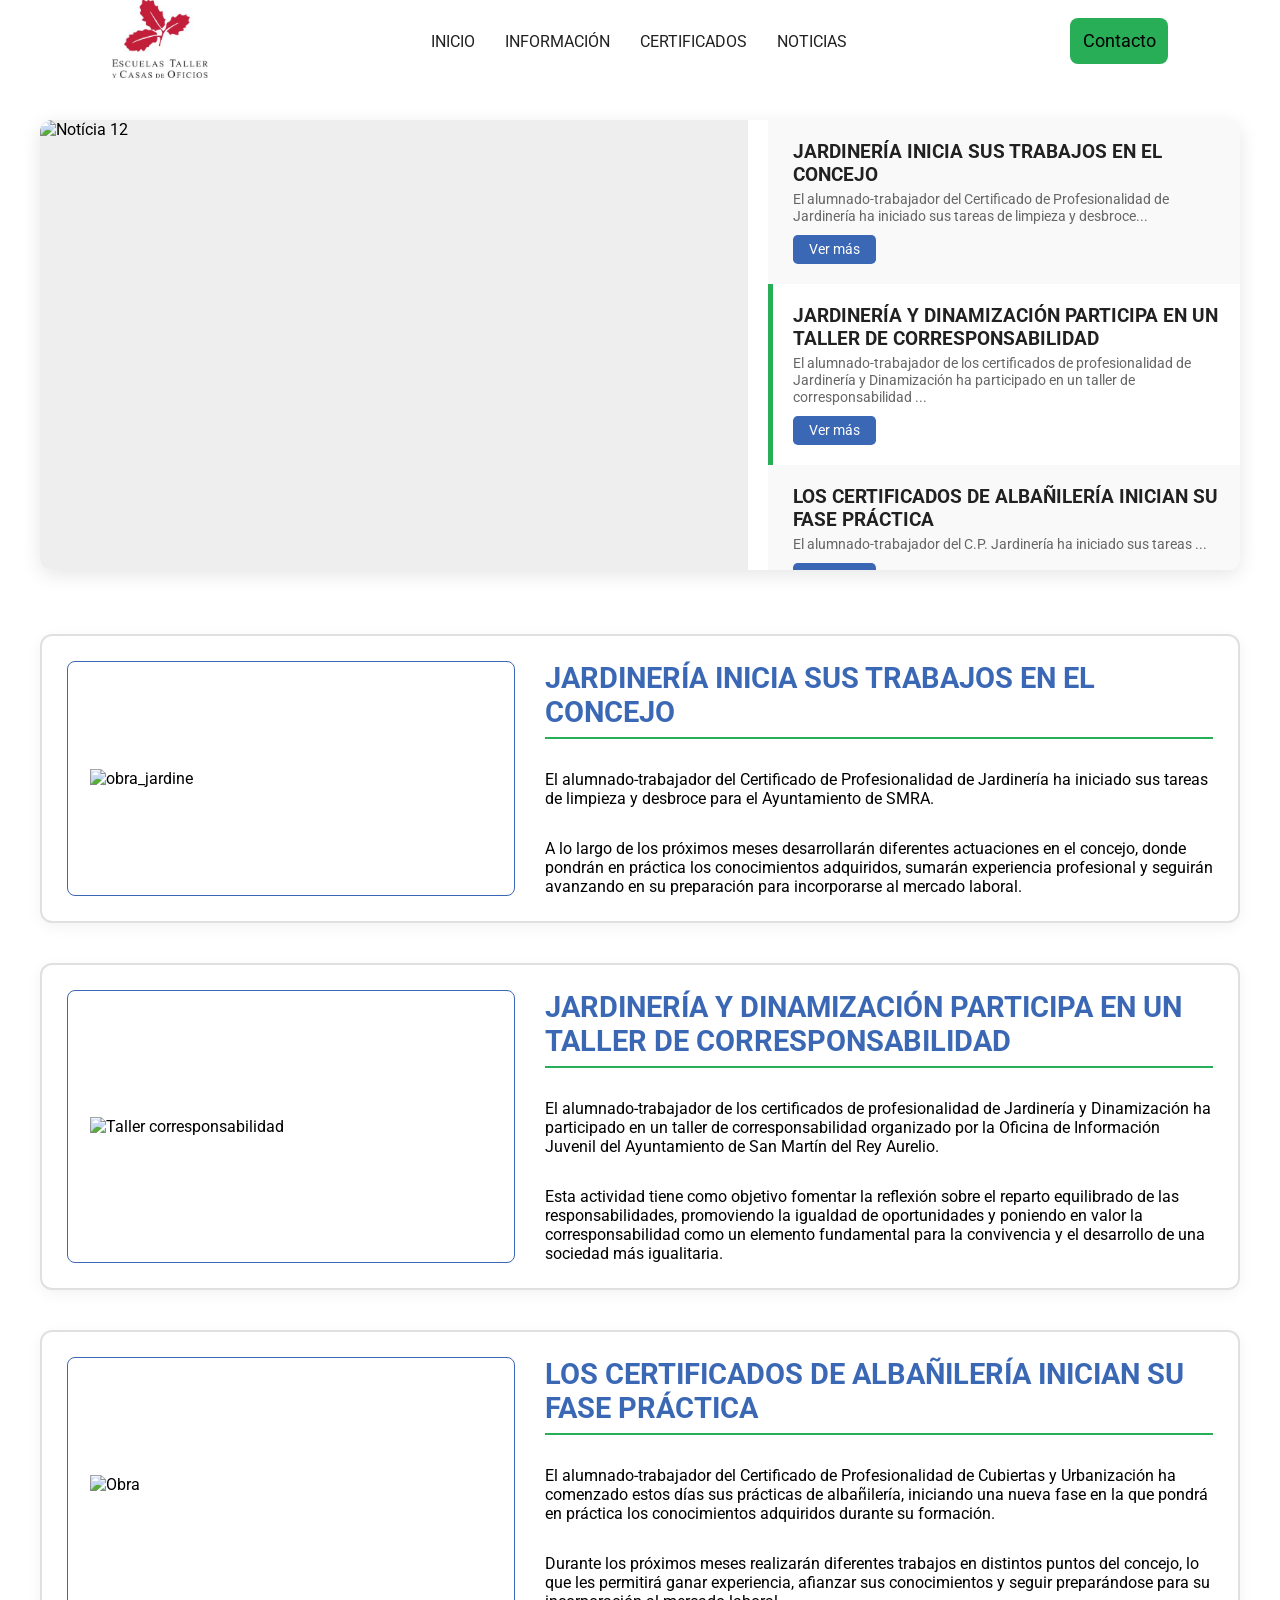
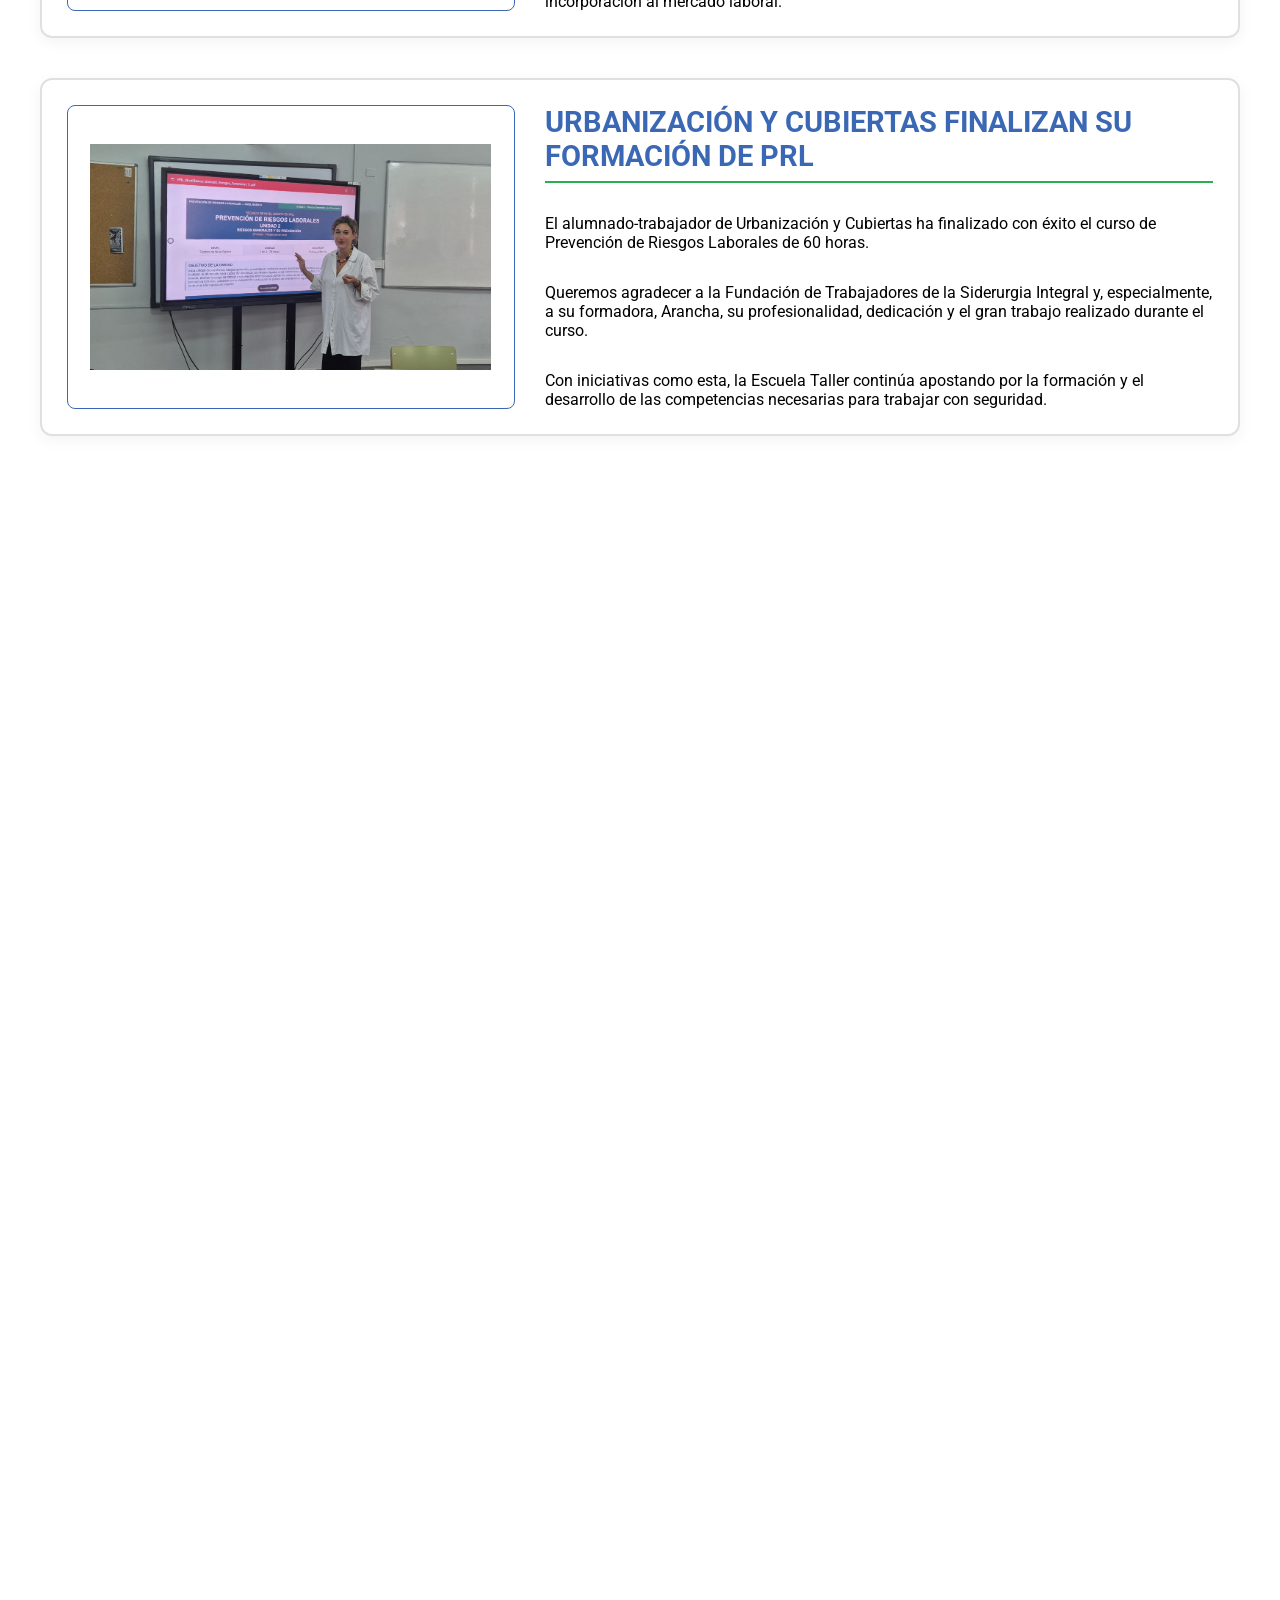
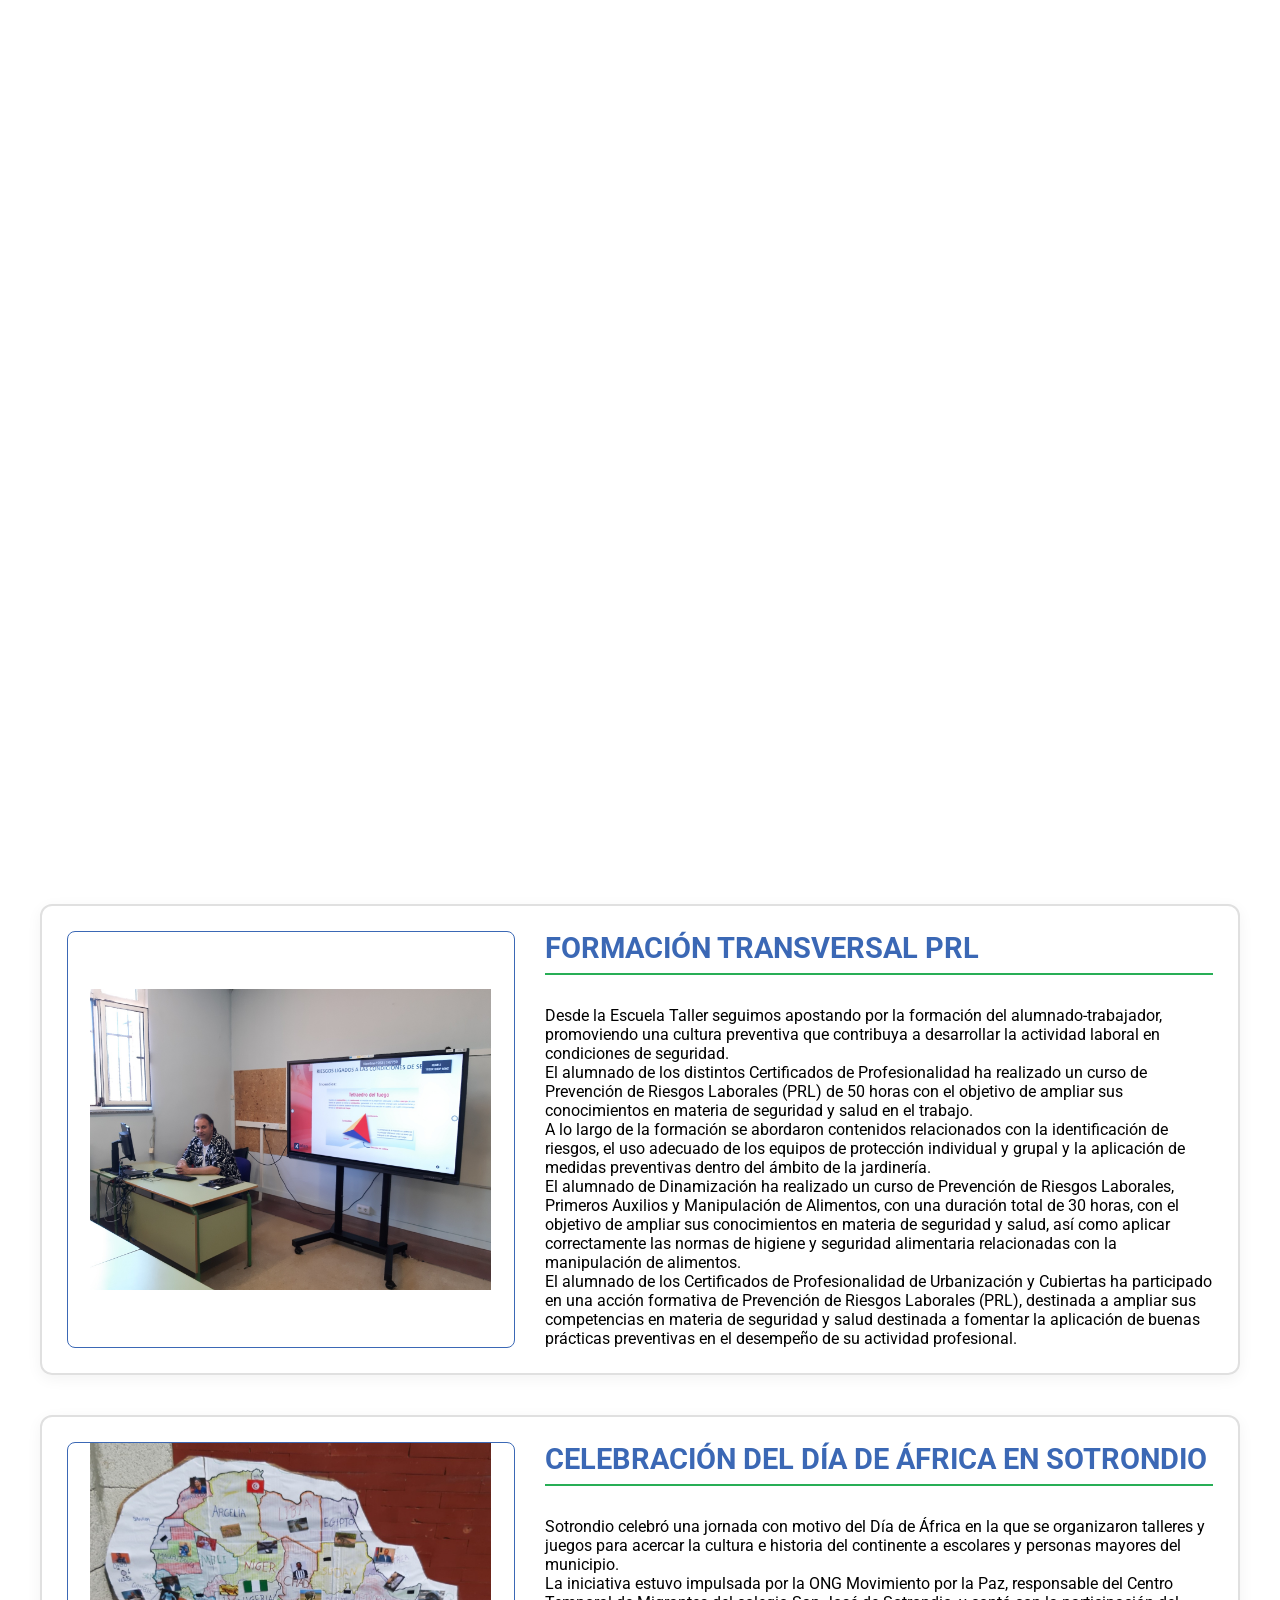
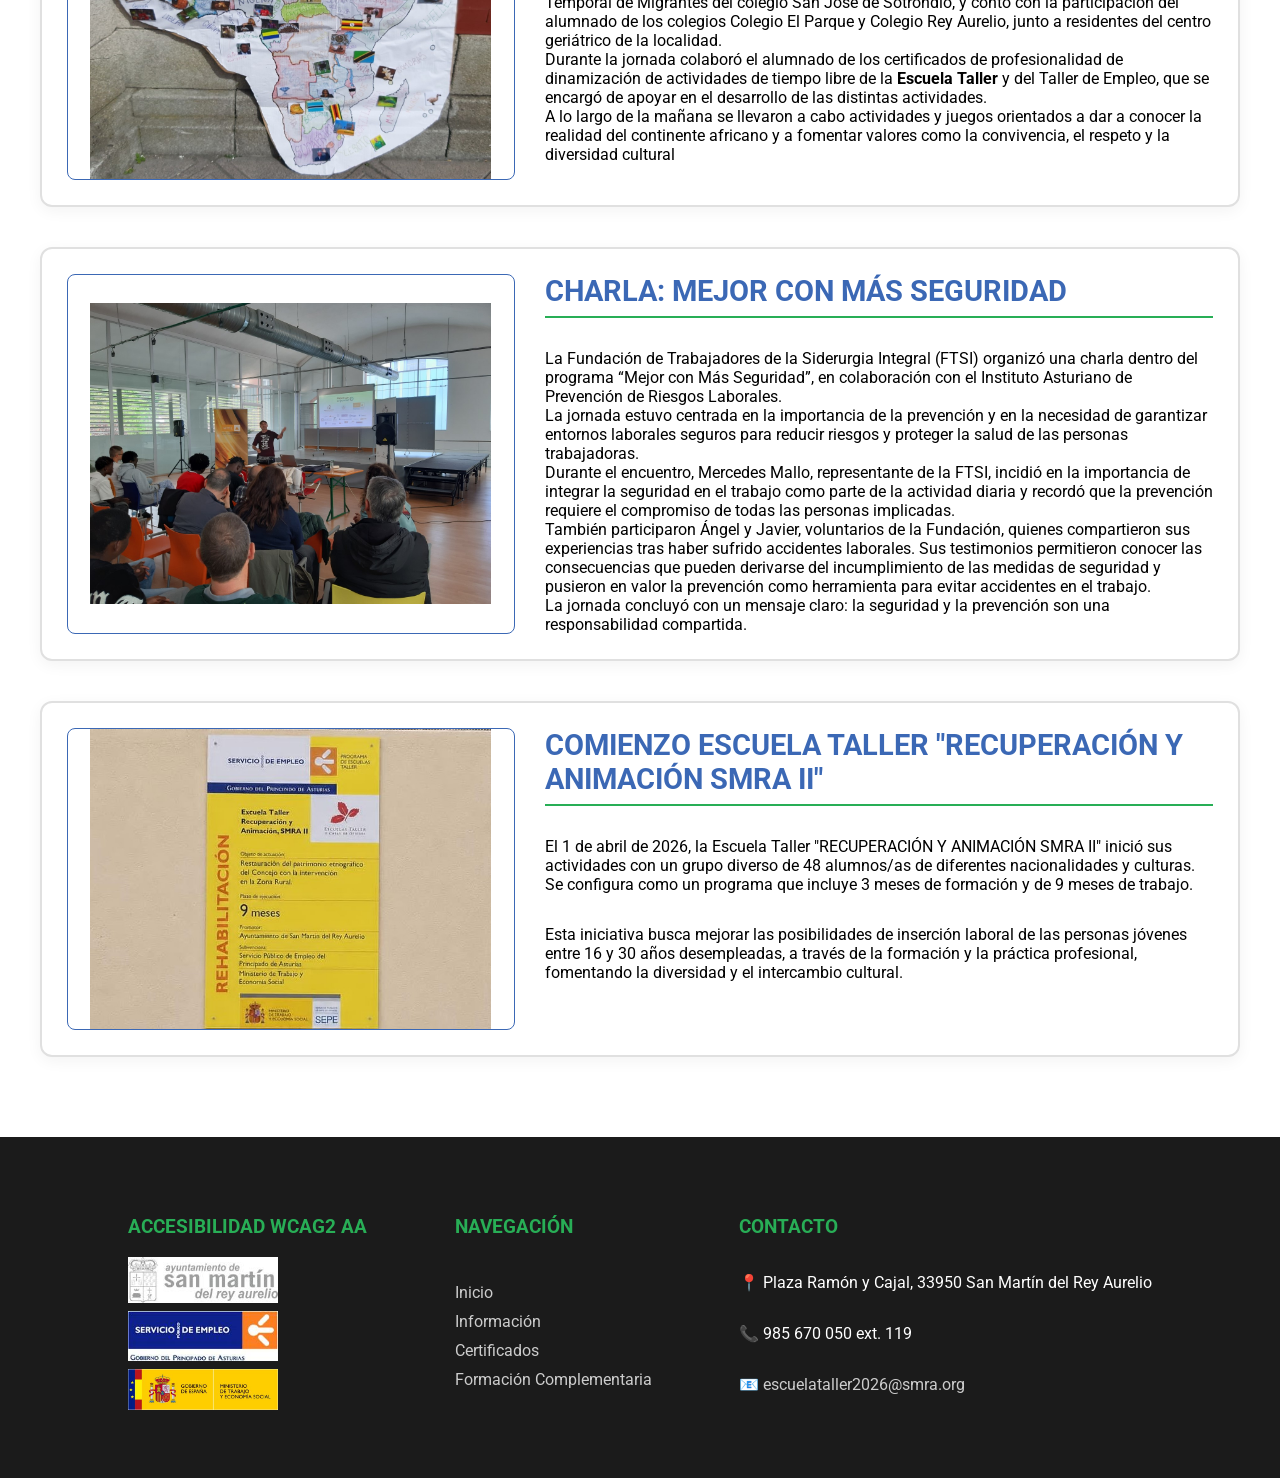
==== commit ab1a2a53: "Add files via upload" ====
--- a/complementar.html
+++ b/complementar.html
@@ -53,7 +53,10 @@
         <div class="carousel-wrapper">
 
             <div class="carousel-images">
-                <img src="assets/imgs/prl_et_smra2_2026.jpg" alt="Notícia 10" class="carousel-img active">
+                <img src="assets/imgs/obra_jardine.jpg" alt="Notícia 13" class="carousel-img active">
+                <img src="assets/imgs/correspon.jpg" alt="Notícia 12" class="carousel-img">
+                <img src="assets/imgs/obra_alba.jpg" alt="Notícia 11" class="carousel-img">
+                <img src="assets/imgs/prl_et_smra2_2026.jpg" alt="Notícia 10" class="carousel-img">
                 <img src="assets/imgs/diplomas.jpg" alt="Notícia 9" class="carousel-img active">
                 <img src="assets/imgs/foto_dina.jpg" alt="Notícia 8" class="carousel-img">
                 <img src="assets/imgs/carretilla.jpg" alt="Notícia 7" class="carousel-img">
@@ -68,6 +71,24 @@
             <div class="carousel-info-sidebar">
 
                 <div class="info-tab active">
+                    <h3> JARDINERÍA  INICIA SUS TRABAJOS EN EL CONCEJO  </h3>
+                    <p>El alumnado-trabajador del Certificado de Profesionalidad de Jardinería ha iniciado sus tareas de limpieza y desbroce...</p>
+                    <a href="#noticia-13" class="btn-sm">Ver más</a>
+                </div>
+
+                <div class="info-tab ">
+                    <h3> Jardinería y Dinamización participa en un taller de corresponsabilidad  </h3>
+                    <p> El alumnado-trabajador de los certificados de profesionalidad de Jardinería y Dinamización ha participado en un taller de corresponsabilidad ...</p>
+                    <a href="#noticia-12" class="btn-sm">Ver más</a>
+                </div>
+
+                <div class="info-tab active">
+                    <h3> LOS CERTIFICADOS DE ALBAÑILERÍA INICIAN SU FASE PRÁCTICA  </h3>
+                    <p>El alumnado-trabajador del C.P. Jardinería ha iniciado sus tareas ...</p>
+                    <a href="#noticia-11" class="btn-sm">Ver más</a>
+                </div>
+
+                <div class="info-tab active">
                     <h3> URBANIZACIÓN Y CUBIERTAS FINALIZAN SU FORMACIÓN DE PRL  </h3>
                     <p>El alumnado-trabajador de Dinamización ha completado con éxito el curso de Primeros Auxilios, ...</p>
                     <a href="#noticia-10" class="btn-sm">Ver más</a>
@@ -135,7 +156,53 @@
     <!-- NOTICIAS -->
     <section class="main-news-section" id="main-news-section">
 
-        <article class="news-block hidden" id="noticia-9">
+        <article class="news-block hidden" id="noticia-13">
+            <div class="news-image-box">
+                <img src="assets/imgs/obra_jardine.jpg" alt="obra_jardine">
+            </div>
+            <div class="news-content-box">
+                <h3> JARDINERÍA  INICIA SUS TRABAJOS EN EL CONCEJO </h3>
+                <p> 
+                    El alumnado-trabajador del Certificado de Profesionalidad de Jardinería ha iniciado sus tareas de limpieza y desbroce para el Ayuntamiento de SMRA.
+                </p>
+                <p>
+                    A lo largo de los próximos meses desarrollarán diferentes actuaciones en el concejo, donde pondrán en práctica los conocimientos adquiridos, sumarán experiencia profesional y seguirán avanzando en su preparación para incorporarse al mercado laboral.
+                </p>       
+            </div>
+        </article>
+
+        <article class="news-block hidden" id="noticia-12">
+            <div class="news-image-box">
+                <img src="assets/imgs/correspon.jpg" alt="Taller corresponsabilidad">
+            </div>
+            <div class="news-content-box">
+                <h3> Jardinería y Dinamización participa en un taller de corresponsabilidad </h3>
+                <p> 
+                    El alumnado-trabajador de los certificados de profesionalidad de Jardinería y Dinamización ha participado en un taller de corresponsabilidad organizado por la Oficina de Información Juvenil del Ayuntamiento de San Martín del Rey Aurelio.
+                </p>
+                <p>
+                    Esta actividad tiene como objetivo fomentar la reflexión sobre el reparto equilibrado de las responsabilidades, promoviendo la igualdad de oportunidades y poniendo en valor la corresponsabilidad como un elemento fundamental para la convivencia y el desarrollo de una sociedad más igualitaria.
+                </p>       
+            </div>
+        </article>
+
+        <article class="news-block hidden" id="noticia-11">
+            <div class="news-image-box">
+                <img src="assets/imgs/obra_alba.jpg" alt="Obra">
+            </div>
+            <div class="news-content-box">
+                <h3> LOS CERTIFICADOS DE ALBAÑILERÍA INICIAN SU FASE PRÁCTICA </h3>
+                <p> 
+                    El alumnado-trabajador del Certificado de Profesionalidad de Cubiertas y Urbanización ha comenzado estos días sus prácticas de albañilería, iniciando una nueva fase en la que pondrá en práctica los conocimientos adquiridos durante su formación.
+                </p>
+                <p>
+                    Durante los próximos meses realizarán diferentes trabajos en distintos puntos del concejo, lo que les permitirá ganar experiencia, afianzar sus conocimientos y seguir preparándose para su incorporación al mercado laboral.
+                </p>       
+            </div>
+        </article>
+
+
+        <article class="news-block hidden" id="noticia-10">
             <div class="news-image-box">
                 <img src="assets/imgs/prl_et_smra2_2026.jpg" alt="Campamento">
             </div>
@@ -243,7 +310,7 @@
                 <p>
                     Desde la Escuela Taller seguimos apostando por la formación del alumnado-trabajador, promoviendo una cultura preventiva que contribuya a desarrollar la actividad laboral en condiciones de seguridad.
                     <br>
-                    El alumnado de los distintos Certificados de Profesionalidad ha realizado un curso de Prevención de Riesgos Laborales (PRL) con el objetivo de ampliar sus conocimientos en materia de seguridad y salud en el trabajo.
+                    El alumnado de los distintos Certificados de Profesionalidad ha realizado un curso de Prevención de Riesgos Laborales (PRL) de 50 horas con el objetivo de ampliar sus conocimientos en materia de seguridad y salud en el trabajo.
                     <br>
                     A lo largo de la formación se abordaron contenidos relacionados con la identificación de riesgos, el uso adecuado de los equipos de protección individual y grupal y la aplicación de medidas preventivas dentro del ámbito de la jardinería.
                     <br>
@@ -347,4 +414,4 @@
 <script src="js/main.js"></script>
 
 </body>
-</html>
+</html>
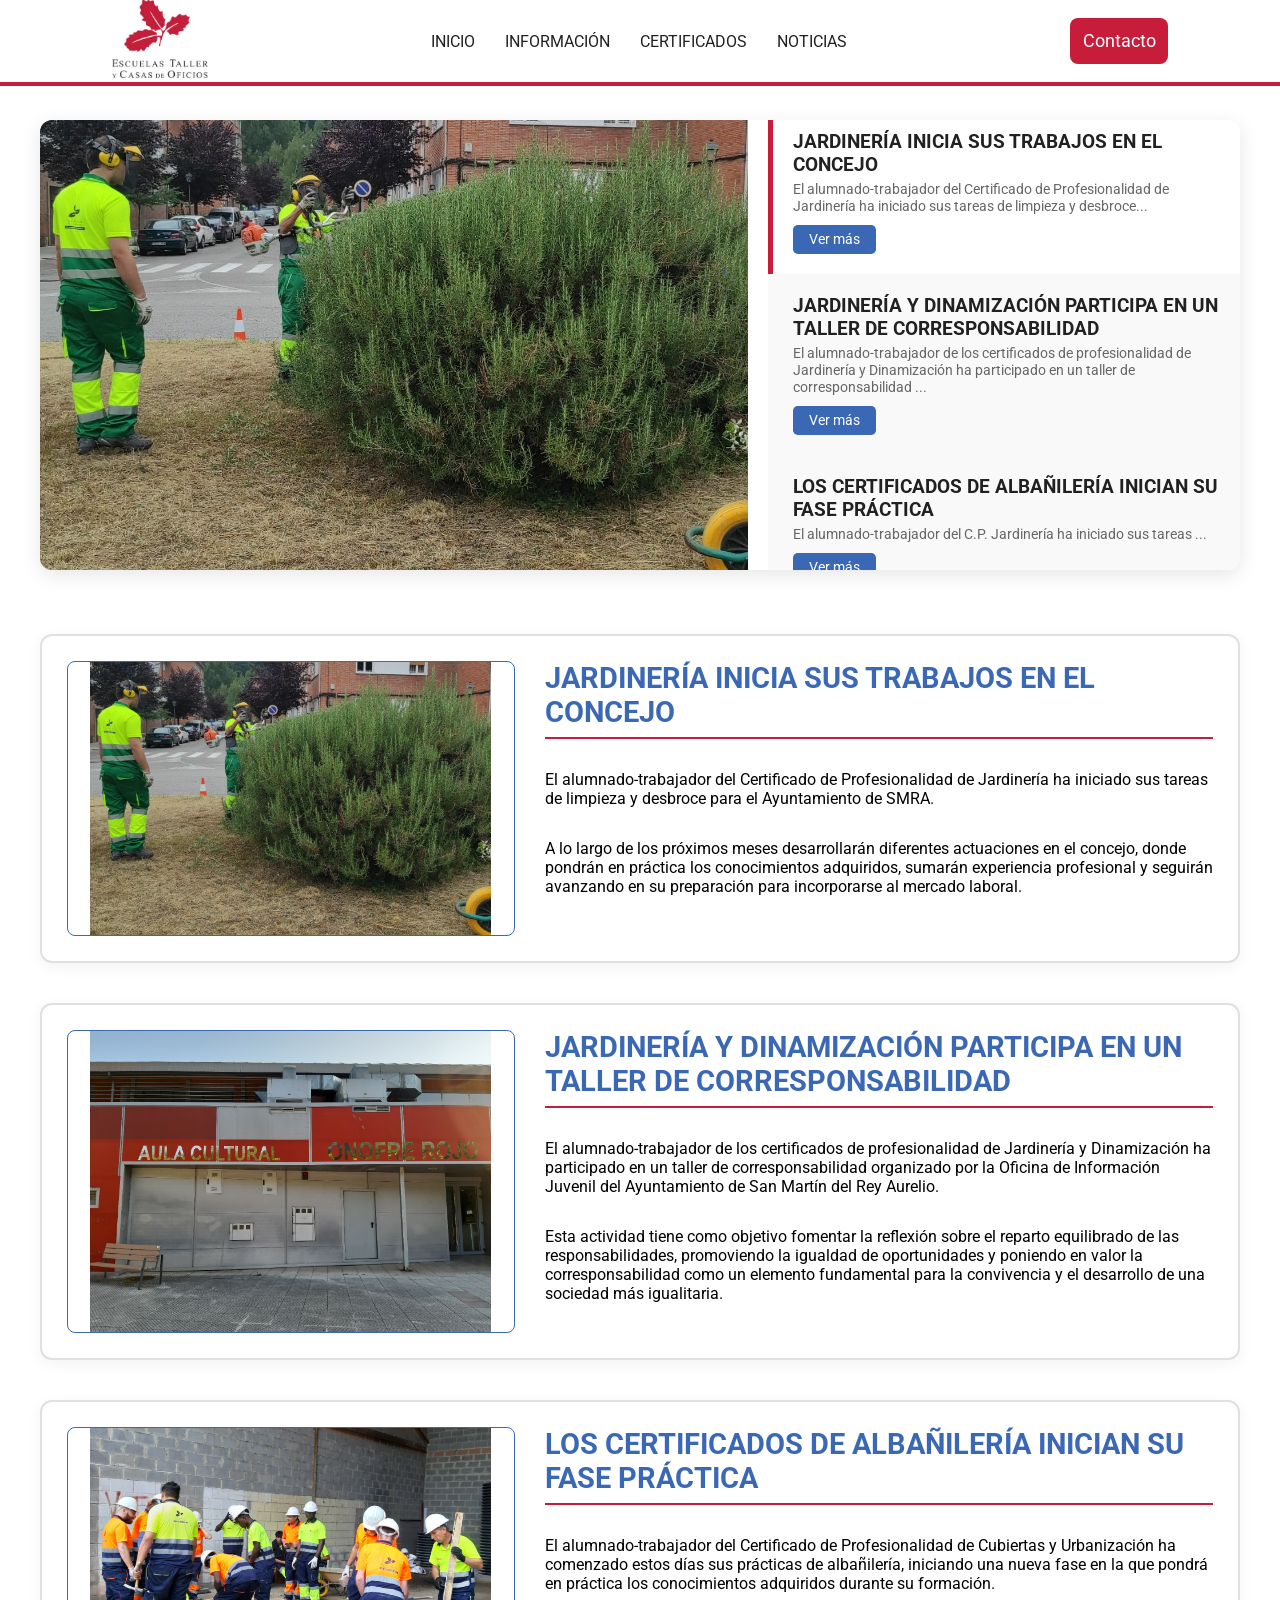
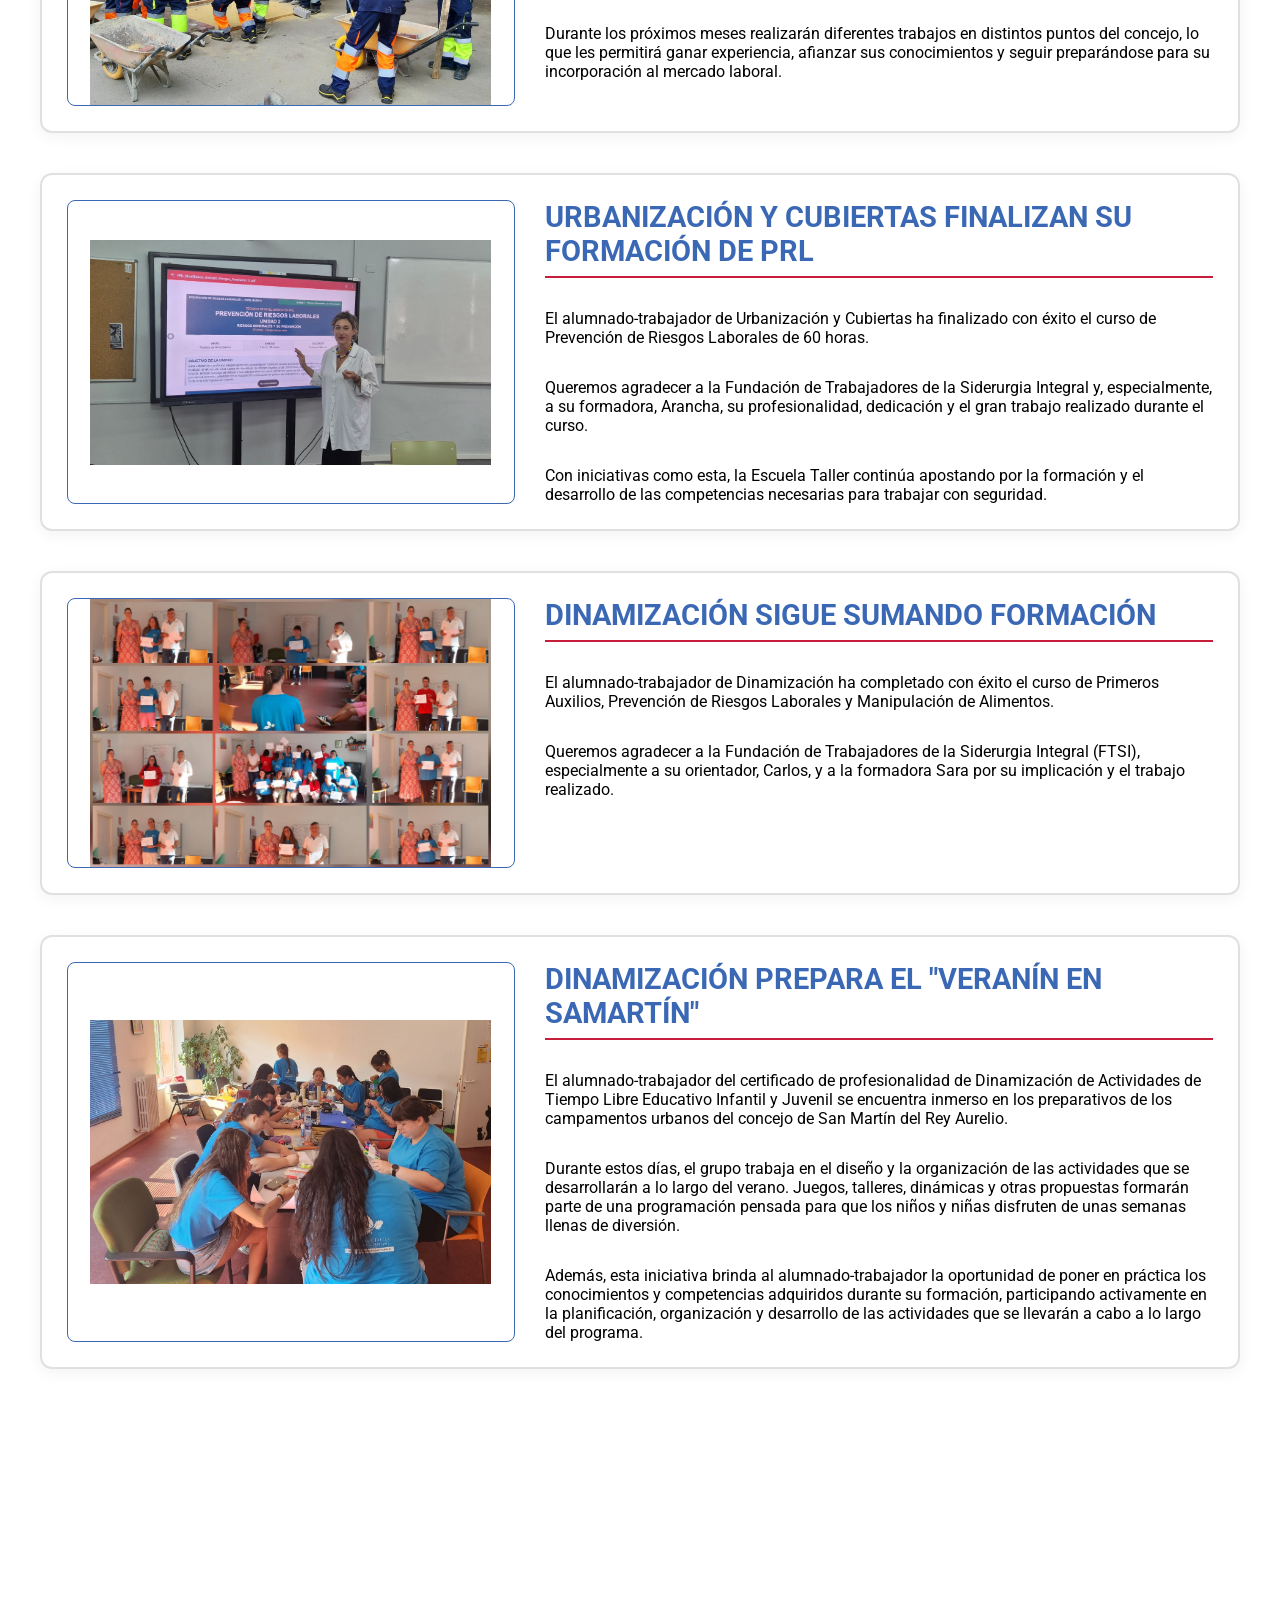
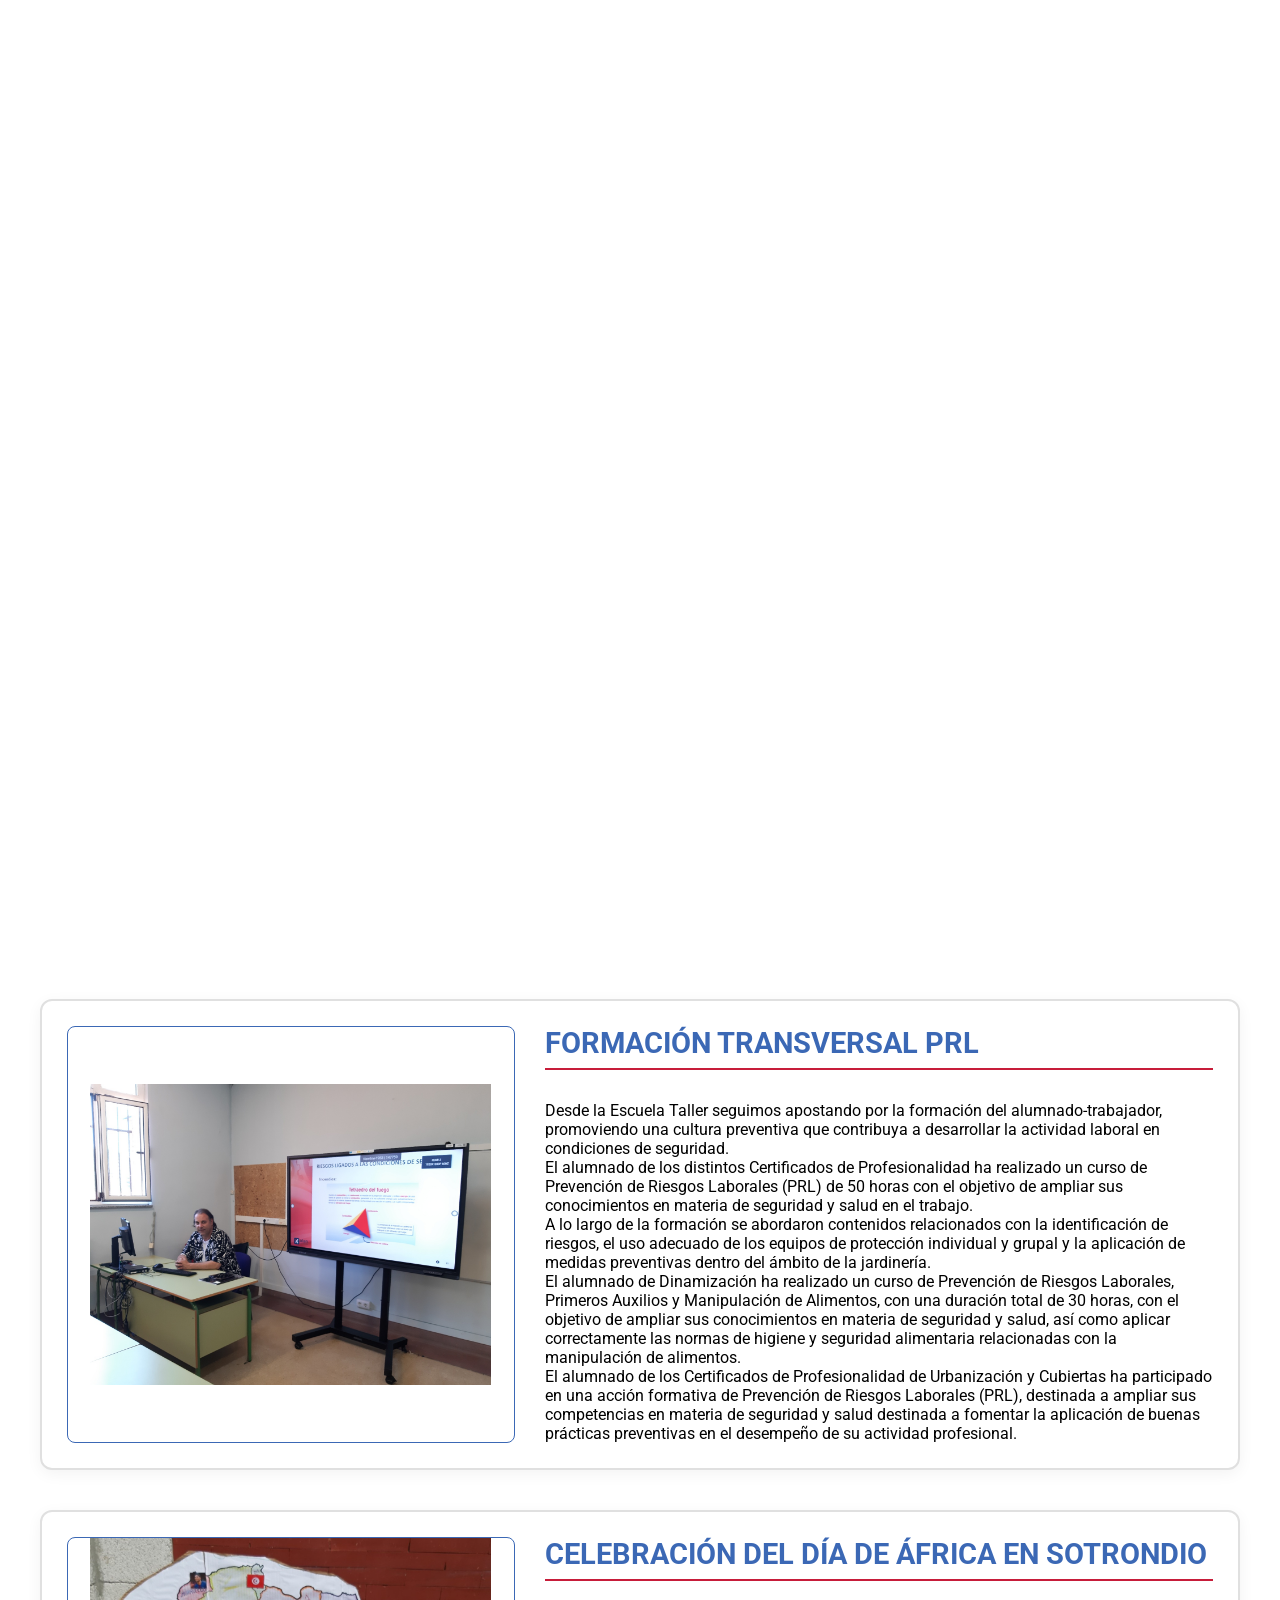
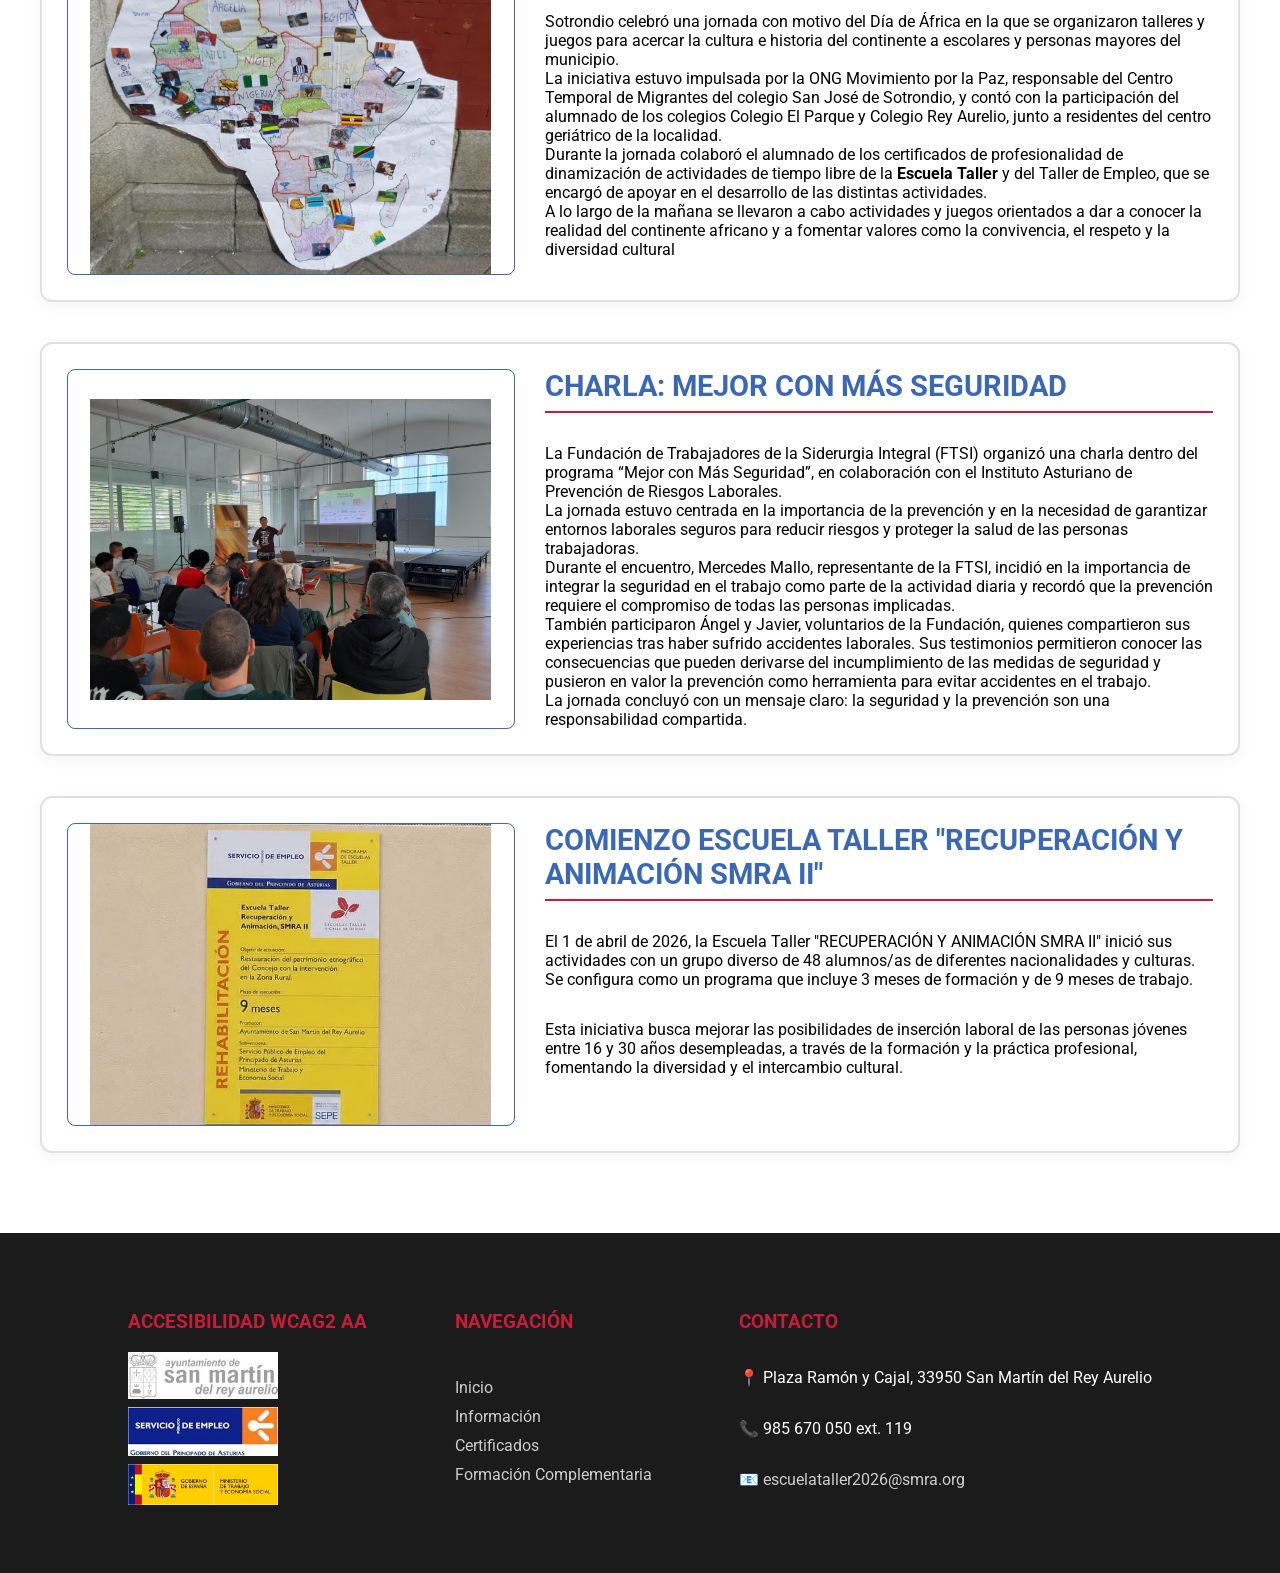
==== commit 922c2280: "Update complementar.html" ====
--- a/complementar.html
+++ b/complementar.html
@@ -204,7 +204,7 @@
 
         <article class="news-block hidden" id="noticia-10">
             <div class="news-image-box">
-                <img src="assets/imgs/prl_et_smra2_2026.jpg" alt="Campamento">
+                <img src="assets/imgs/prl_et_smra2_2026.jpg" alt="alba prl">
             </div>
             <div class="news-content-box">
                 <h3> URBANIZACIÓN Y CUBIERTAS FINALIZAN SU FORMACIÓN DE PRL </h3>
@@ -222,7 +222,7 @@
 
         <article class="news-block hidden" id="noticia-9">
             <div class="news-image-box">
-                <img src="assets/imgs/diplomas.jpg" alt="Campamento">
+                <img src="assets/imgs/diplomas.jpg" alt="primeros aux">
             </div>
             <div class="news-content-box">
                 <h3> Dinamización sigue sumando formación </h3>
@@ -414,4 +414,4 @@
 <script src="js/main.js"></script>
 
 </body>
-</html>+</html>
--- a/css/style.css
+++ b/css/style.css
@@ -36,6 +36,7 @@
     align-items: center;
     justify-content: space-around;
     background-color: white;
+    border-bottom: 0.25rem solid #c71d3a;
 }
 
 .header-row.scrolled {
@@ -62,25 +63,26 @@
 }
 
 nav a:hover{
-    color: #28AE56;
+    color: #c71d3a ;
 }
 
 /* BOTÃO NOVO */
 .btn {
     cursor: pointer;
-    background-color: #28AE56;
+    background-color: #c71d3a;
     padding: 0.8rem;
     border-radius: 0.5rem;
     font-size: 1.1rem;
     text-decoration: none;
     display: inline-block;
     transition: 0.3s;
-    color: #000;
+    color: #fff;
 }
 
 .btn:hover {
-    color: #212121;
-    background-color: #28ae57af;
+    color: #c71d3a;
+    background-color: #FFFF;
+    border: 1px solid #c71d3a; ;
 }
 
 /* LOGO */
@@ -165,7 +167,7 @@
 }
 
 .icons strong:hover{
-    color: #28AE56;
+    color: #c71d3a;
     cursor: pointer;
 }
 
@@ -295,7 +297,7 @@
 }
 
 .footer-column h3 {
-    color: #28AE56;
+    color: #c71d3a;
 }
 
 .footer-column ul {
@@ -314,7 +316,7 @@
 }
 
 .footer-column a:hover {
-    color: #28AE56;
+    color: #c71d3a;
 }
 
 .logos-column img {
--- a/css/comple.css
+++ b/css/comple.css
@@ -59,7 +59,7 @@
 
 .info-tab.active {
     background-color: #ffffff;
-    border-left-color: #28AE56; 
+    border-left-color: #c71d3a; 
 }
 
 .info-tab h3 {
@@ -87,7 +87,7 @@
 }
 
 .btn-sm:hover {
-    background-color: #28AE56;
+    background-color: #c71d3a;
 }
 /* News */
 
@@ -145,7 +145,7 @@
     margin: 0;
     font-size: 1.8rem;
     color: #3B68B5; 
-    border-bottom: 2px solid #28AE56; 
+    border-bottom: 2px solid #c71d3a; 
     padding-bottom: 8px;
     
 }
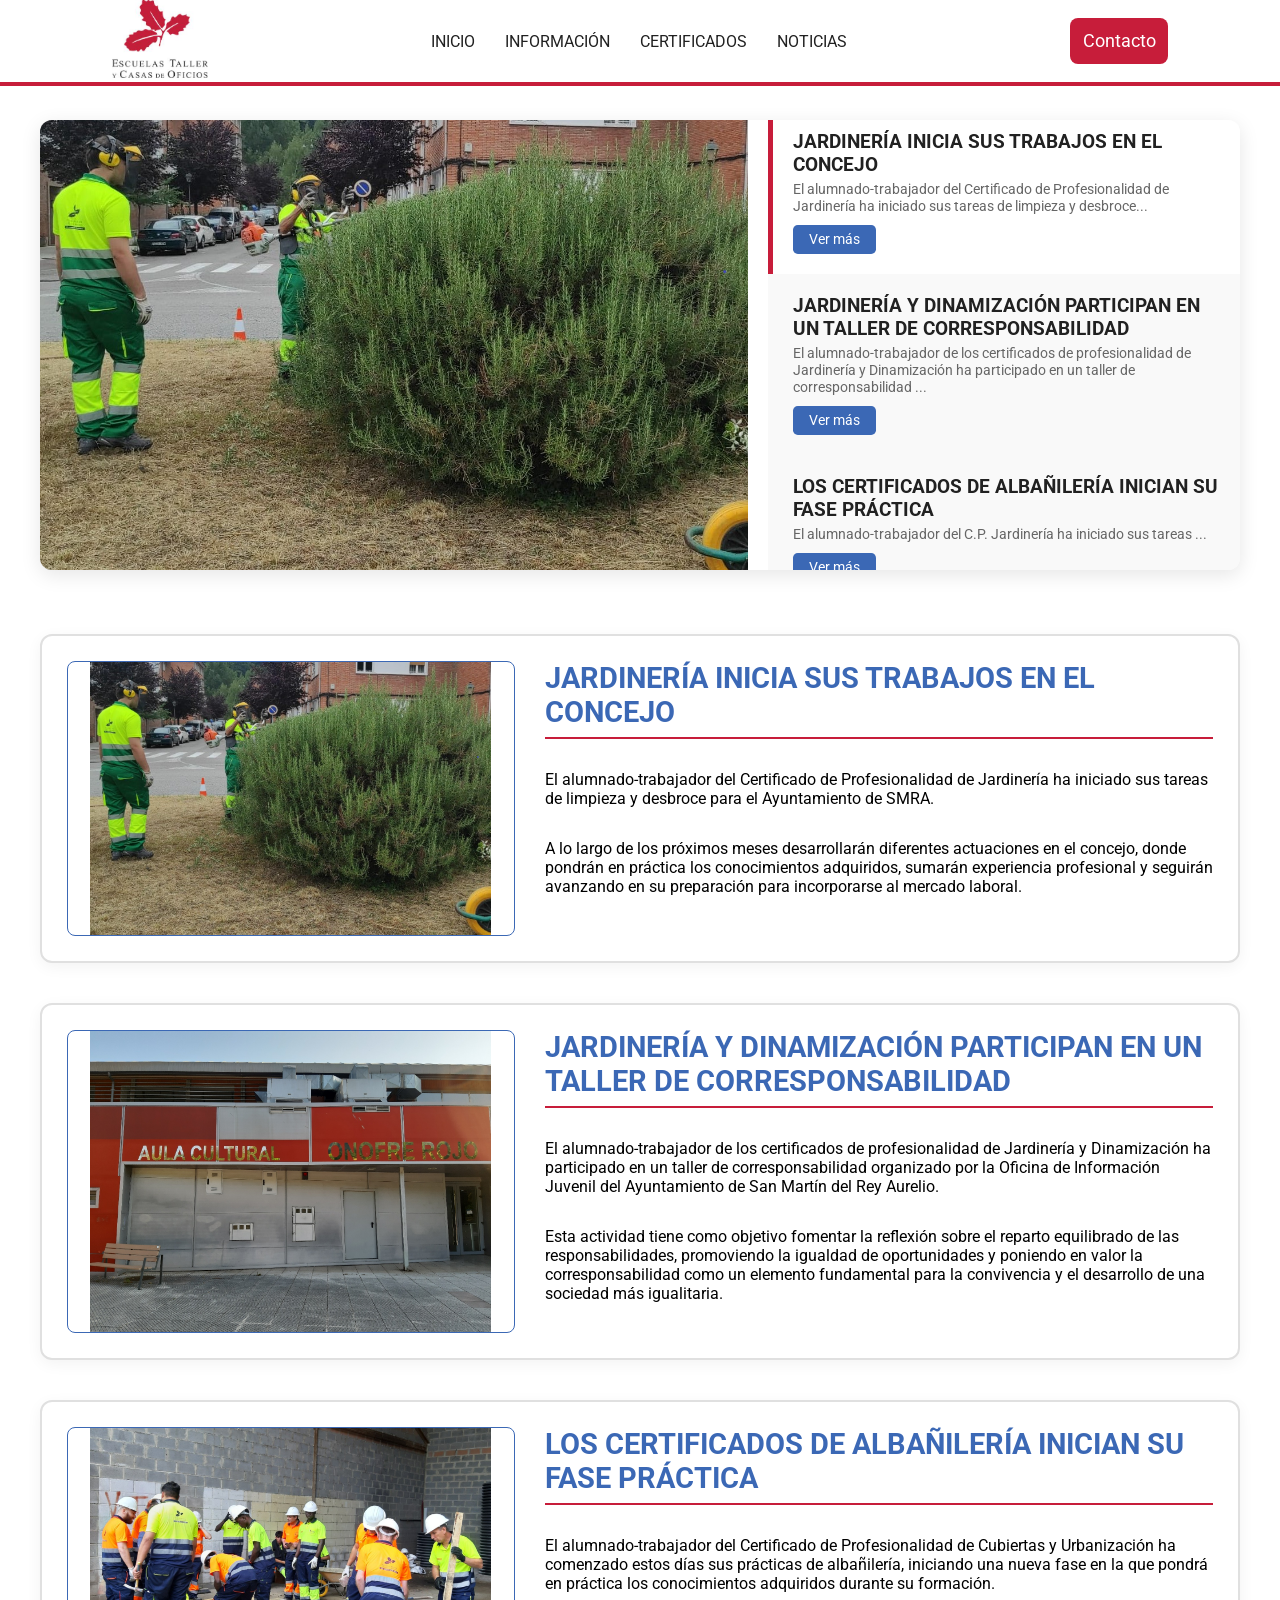
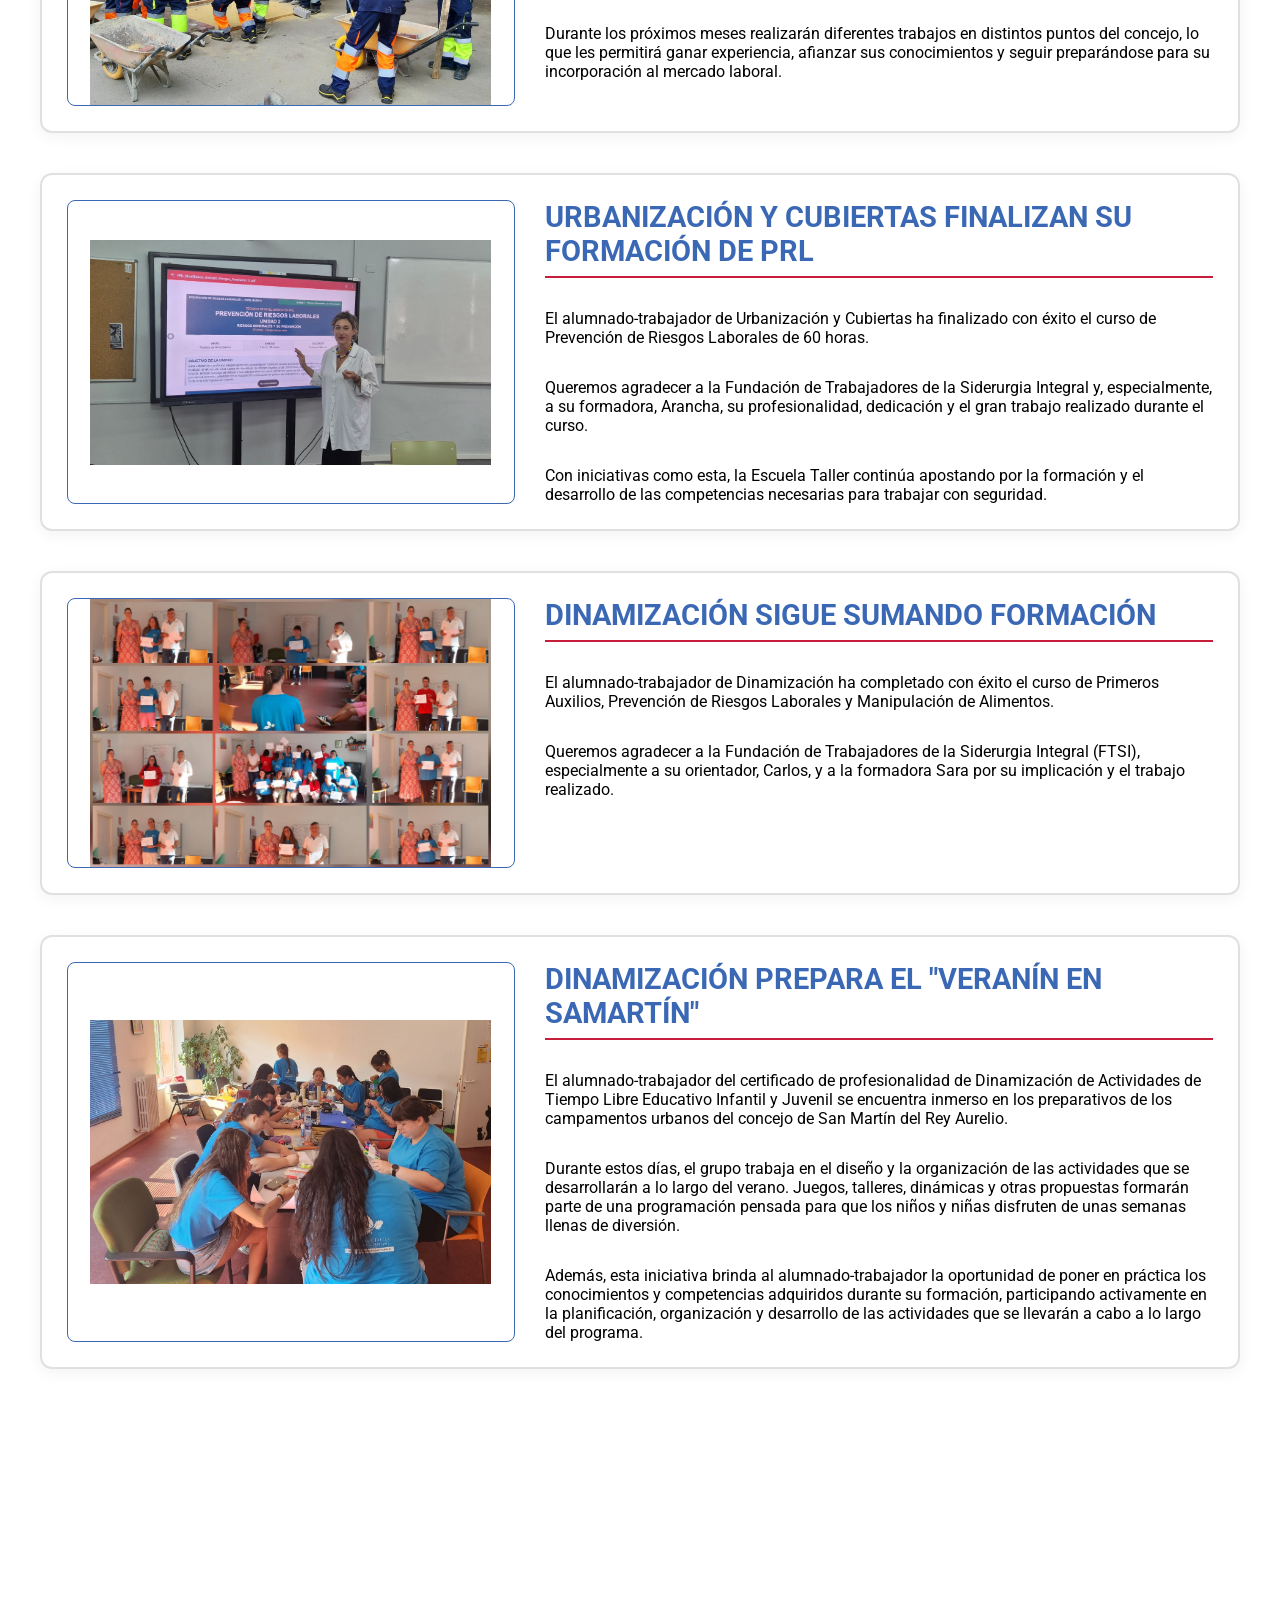
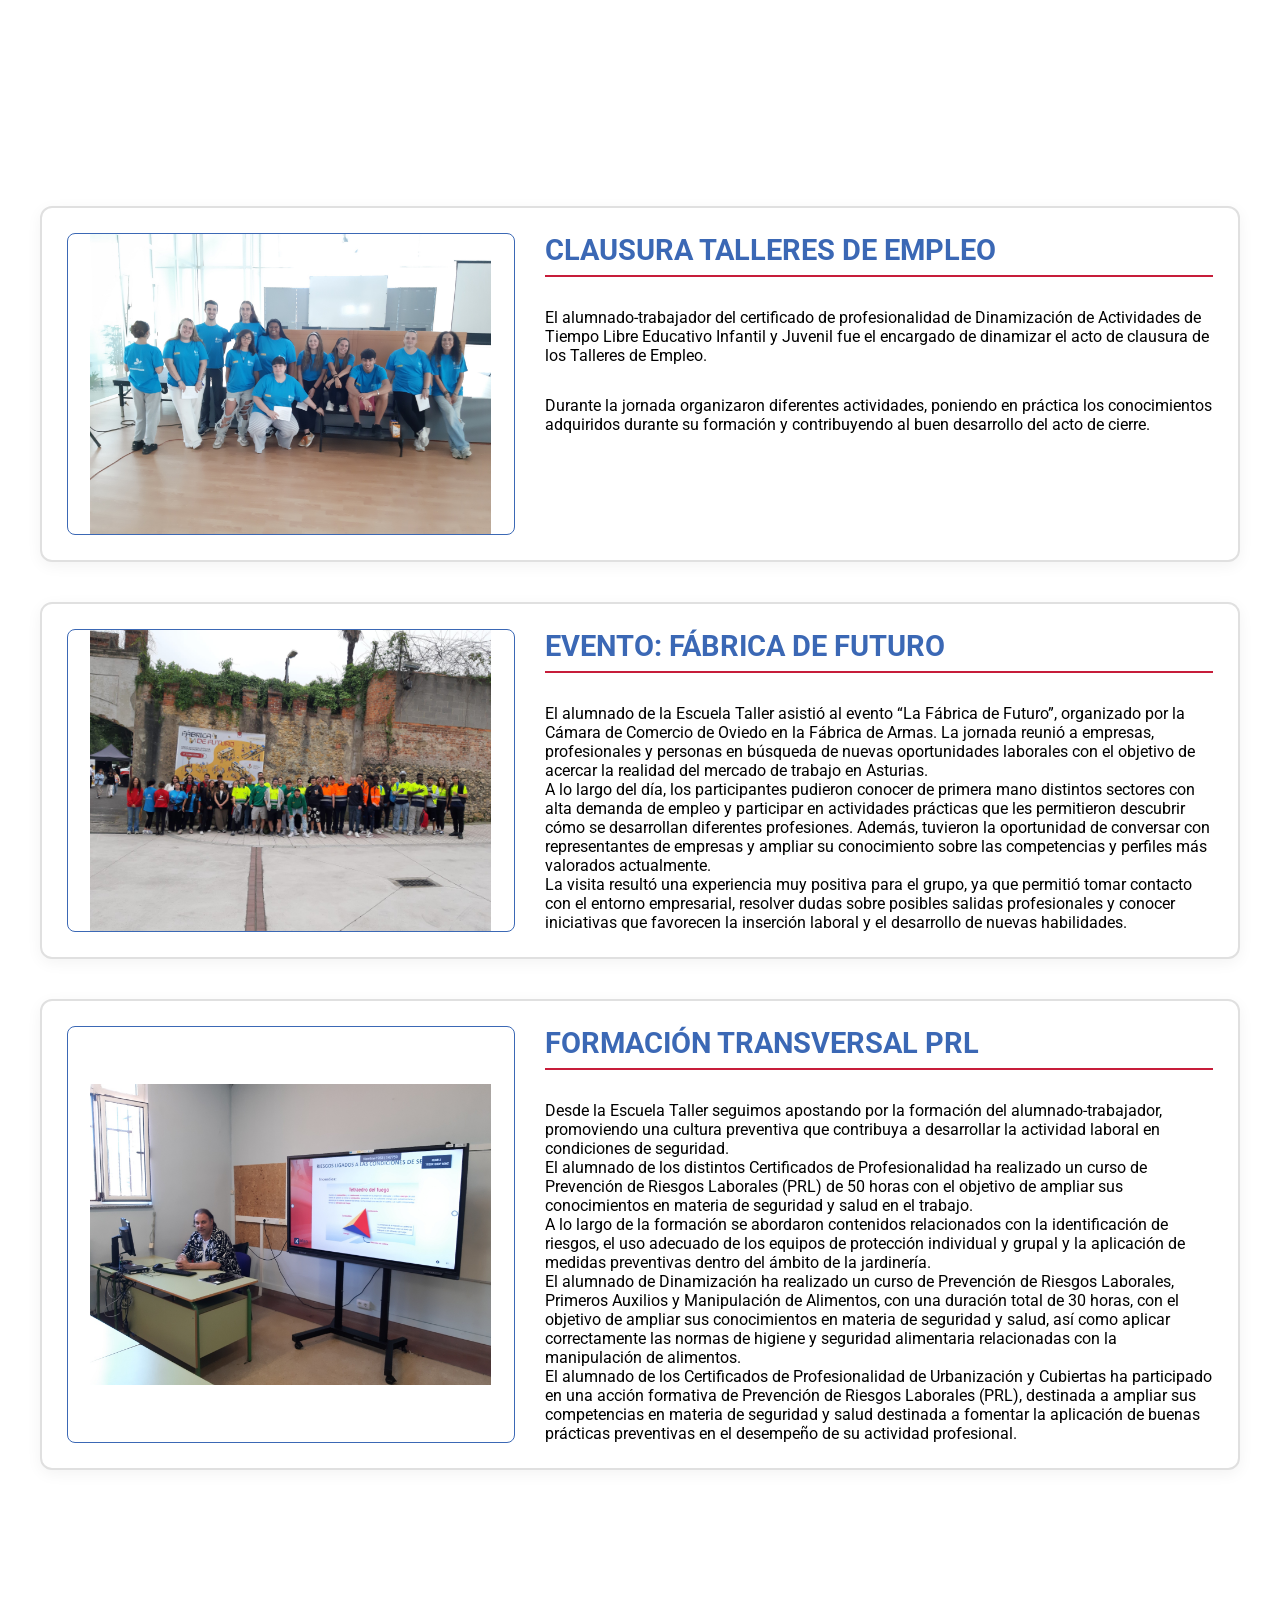
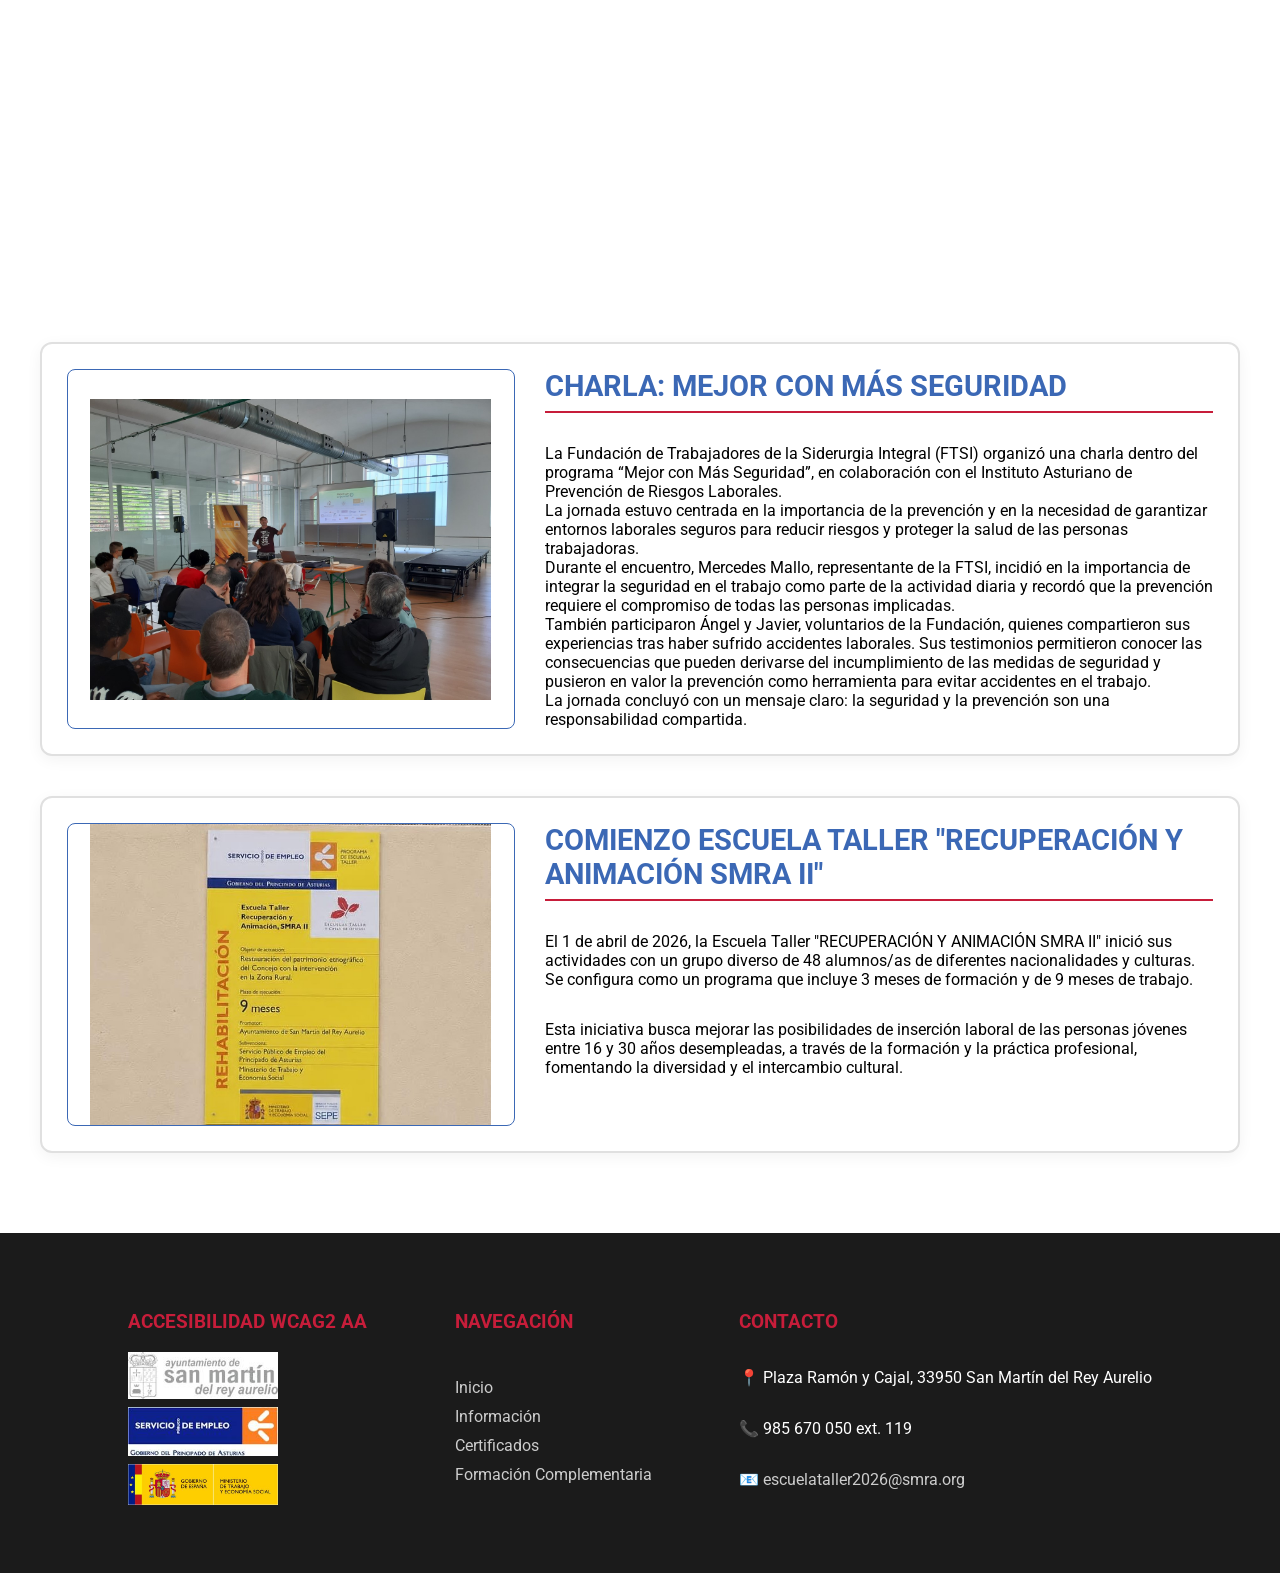
==== commit 450a4e2b: "Update complementar.html" ====
--- a/complementar.html
+++ b/complementar.html
@@ -77,7 +77,7 @@
                 </div>
 
                 <div class="info-tab ">
-                    <h3> Jardinería y Dinamización participa en un taller de corresponsabilidad  </h3>
+                    <h3> Jardinería y Dinamización participan en un taller de corresponsabilidad  </h3>
                     <p> El alumnado-trabajador de los certificados de profesionalidad de Jardinería y Dinamización ha participado en un taller de corresponsabilidad ...</p>
                     <a href="#noticia-12" class="btn-sm">Ver más</a>
                 </div>
@@ -161,7 +161,7 @@
                 <img src="assets/imgs/obra_jardine.jpg" alt="obra_jardine">
             </div>
             <div class="news-content-box">
-                <h3> JARDINERÍA  INICIA SUS TRABAJOS EN EL CONCEJO </h3>
+                <h3> JARDINERÍA INICIA SUS TRABAJOS EN EL CONCEJO </h3>
                 <p> 
                     El alumnado-trabajador del Certificado de Profesionalidad de Jardinería ha iniciado sus tareas de limpieza y desbroce para el Ayuntamiento de SMRA.
                 </p>
@@ -176,7 +176,7 @@
                 <img src="assets/imgs/correspon.jpg" alt="Taller corresponsabilidad">
             </div>
             <div class="news-content-box">
-                <h3> Jardinería y Dinamización participa en un taller de corresponsabilidad </h3>
+                <h3> Jardinería y Dinamización participan en un taller de corresponsabilidad </h3>
                 <p> 
                     El alumnado-trabajador de los certificados de profesionalidad de Jardinería y Dinamización ha participado en un taller de corresponsabilidad organizado por la Oficina de Información Juvenil del Ayuntamiento de San Martín del Rey Aurelio.
                 </p>
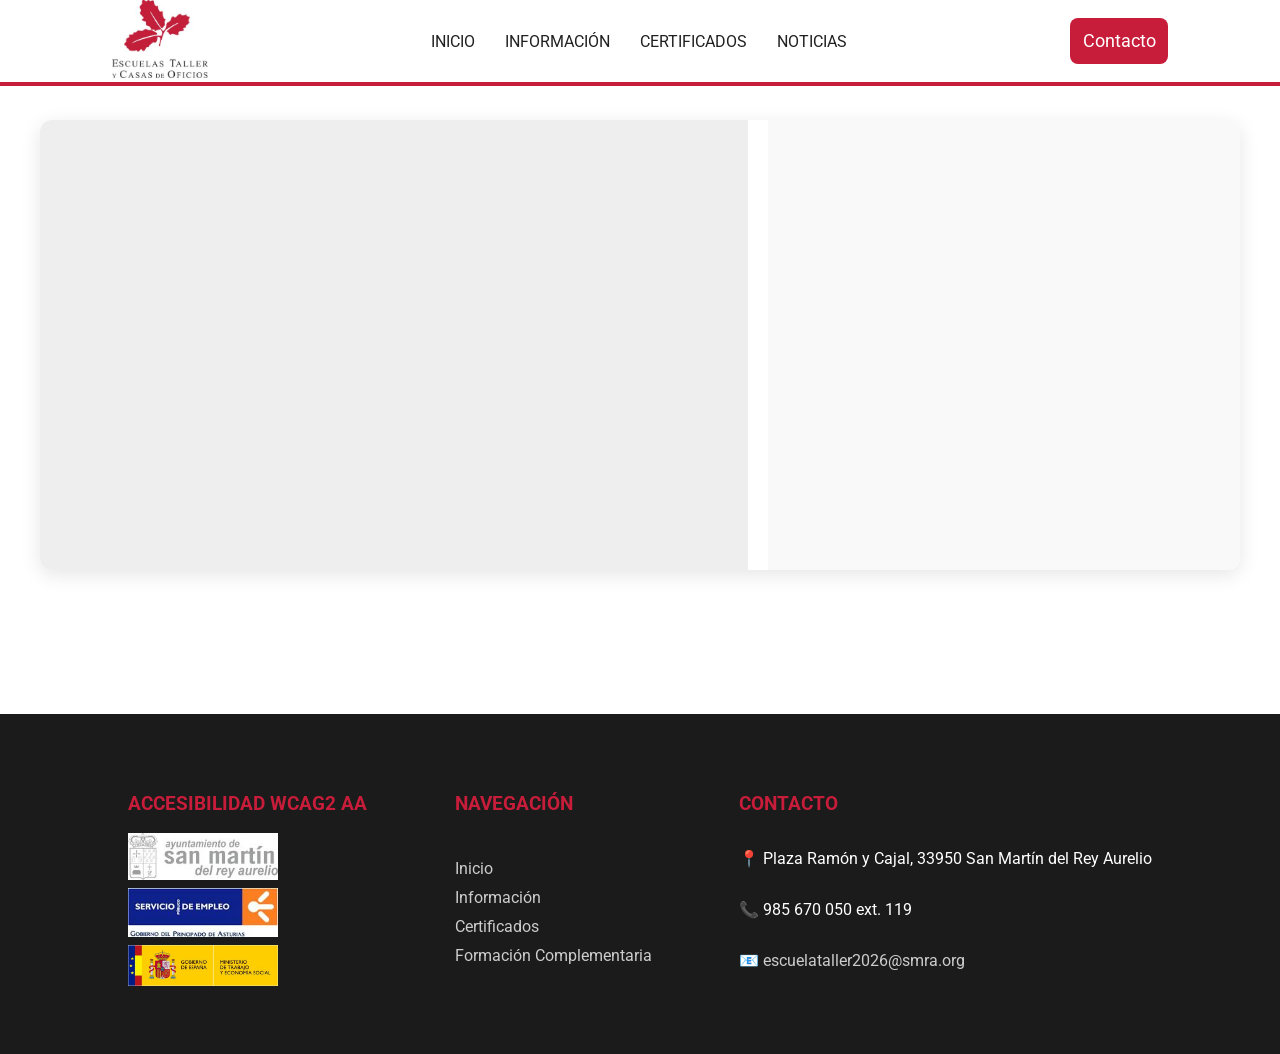
==== commit bb05fbf0: "Add files via upload" ====
--- a/complementar.html
+++ b/complementar.html
@@ -40,7 +40,7 @@
 
 <main>
 
-    <!-- H1 único -->
+    <!-- H1  -->
     <h1 class="visually-hidden">
         Escuela Taller SMRA
     </h1>
@@ -52,330 +52,15 @@
 
         <div class="carousel-wrapper">
 
-            <div class="carousel-images">
-                <img src="assets/imgs/obra_jardine.jpg" alt="Notícia 13" class="carousel-img active">
-                <img src="assets/imgs/correspon.jpg" alt="Notícia 12" class="carousel-img">
-                <img src="assets/imgs/obra_alba.jpg" alt="Notícia 11" class="carousel-img">
-                <img src="assets/imgs/prl_et_smra2_2026.jpg" alt="Notícia 10" class="carousel-img">
-                <img src="assets/imgs/diplomas.jpg" alt="Notícia 9" class="carousel-img active">
-                <img src="assets/imgs/foto_dina.jpg" alt="Notícia 8" class="carousel-img">
-                <img src="assets/imgs/carretilla.jpg" alt="Notícia 7" class="carousel-img">
-                <img src="assets/imgs/clausura.jpg" alt="Notícia 6" class="carousel-img">    
-                <img src="assets/imgs/CamaraComercio.jpeg" alt="Notícia 5" class="carousel-img">
-                <img src="assets/imgs/cursoprl.jpg" alt="Notícia 4" class="carousel-img">
-                <img src="assets/imgs/mapAfrica.jpg" alt="Notícia 3" class="carousel-img">
-                <img src="assets/imgs/prl1.jpg" alt="Notícia 2" class="carousel-img">
-                <img src="assets/imgs/cartel.jpg" alt="Notícia 1" class="carousel-img">
-            </div>
+            <div class="carousel-images"></div>
 
-            <div class="carousel-info-sidebar">
-
-                <div class="info-tab active">
-                    <h3> JARDINERÍA  INICIA SUS TRABAJOS EN EL CONCEJO  </h3>
-                    <p>El alumnado-trabajador del Certificado de Profesionalidad de Jardinería ha iniciado sus tareas de limpieza y desbroce...</p>
-                    <a href="#noticia-13" class="btn-sm">Ver más</a>
-                </div>
-
-                <div class="info-tab ">
-                    <h3> Jardinería y Dinamización participan en un taller de corresponsabilidad  </h3>
-                    <p> El alumnado-trabajador de los certificados de profesionalidad de Jardinería y Dinamización ha participado en un taller de corresponsabilidad ...</p>
-                    <a href="#noticia-12" class="btn-sm">Ver más</a>
-                </div>
-
-                <div class="info-tab active">
-                    <h3> LOS CERTIFICADOS DE ALBAÑILERÍA INICIAN SU FASE PRÁCTICA  </h3>
-                    <p>El alumnado-trabajador del C.P. Jardinería ha iniciado sus tareas ...</p>
-                    <a href="#noticia-11" class="btn-sm">Ver más</a>
-                </div>
-
-                <div class="info-tab active">
-                    <h3> URBANIZACIÓN Y CUBIERTAS FINALIZAN SU FORMACIÓN DE PRL  </h3>
-                    <p>El alumnado-trabajador de Dinamización ha completado con éxito el curso de Primeros Auxilios, ...</p>
-                    <a href="#noticia-10" class="btn-sm">Ver más</a>
-                </div>
-
-                <div class="info-tab">
-                    <h3> Dinamización sigue sumando formación  </h3>
-                    <p> El alumnado-trabajador de Urbanización y Cubiertas ha finalizado ...</p>
-                    <a href="#noticia-9" class="btn-sm">Ver más</a>
-                </div>
-                <div class="info-tab">
-                    <h3> Dinamización prepara el "Veranín en Samartín" </h3>
-                    <p>El alumnado-trabajador del C.P. Dinamización de Actividades de Tiempo Libre Educativo Infantil y Juvenil se encuentra inmerso...</p>
-                    <a href="#noticia-8" class="btn-sm">Ver más</a>
-                </div>
-
-                <div class="info-tab">
-                    <h3> CARRETILLA ELEVADORA </h3>
-                    <p>El alumnado-trabajador del certificado de profesionalidad de Instalación y mantenimiento de jardines y zonas verdes ha realizado...</p>
-                    <a href="#noticia-7" class="btn-sm">Ver más</a>
-                </div>
-
-                <div class="info-tab">
-                    <h3> CLAUSURA TALLERES DE EMPLEO </h3>
-                    <p>El alumnado-trabajador del C.P. de Dinamización de Actividades de Tiempo Libre Educativo Infantil y Juvenil fue el encargado de ...</p>
-                    <a href="#noticia-6" class="btn-sm">Ver más</a>
-                </div>    
-
-                <div class="info-tab">
-                    <h3> EVENTO: FÁBRICA DE FUTURO </h3>
-                    <p>El alumnado asistió al evento “La Fábrica de Futuro”, organizado por la Cámara de Comercio de Oviedo en la Fábrica de Armas...</p>
-                    <a href="#noticia-5" class="btn-sm">Ver más</a>
-                </div>    
-                
-                <div class="info-tab">
-                    <h3> FORMACIÓN TRANSVERSAL PRL </h3>
-                    <p>Desde la Escuela Taller seguimos apostando por la formación del alumnado-trabajador, promoviendo una cultura preventiva...</p>
-                    <a href="#noticia-4" class="btn-sm">Ver más</a>
-                </div>
-
-                <div class="info-tab ">
-                    <h3>CELEBRACIÓN DEL DÍA DE ÁFRICA</h3>
-                    <p>Sotrondio celebró una jornada con motivo del Día de África en la que se organizaron talleres y juegos...</p>
-                    <a href="#noticia-3" class="btn-sm">Ver más</a>
-                </div>
-
-                <div class="info-tab">
-                    <h3>MEJOR CON MÁS SEGURIDAD</h3>
-                     <p> La Fundación de Trabajadores de la Siderurgia Integral (FTSI) organizó una charla dentro del programa “Mejor con Más Seguridad” ...
-                    </p>
-                    <a href="#noticia-2" class="btn-sm">Ver más</a>
-                </div>
-
-                <div class="info-tab">
-                    <h3>Comienzo E.T. "RECUPERACIÓN Y ANIMACIÓN SMRA II" </h3>
-                    <p>El 1 de abril de 2026, la Escuela Taller "RECUPERACIÓN Y ANIMACIÓN SMRA II" inici&oacute;...</p>
-                    <a href="#noticia-1" class="btn-sm">Ver más</a>
-                </div>          
-
-            </div>
+            <div class="carousel-info-sidebar"></div>
 
         </div>
     </section>
 
-    <!-- NOTICIAS -->
+    <!-- NEWS -->
     <section class="main-news-section" id="main-news-section">
-
-        <article class="news-block hidden" id="noticia-13">
-            <div class="news-image-box">
-                <img src="assets/imgs/obra_jardine.jpg" alt="obra_jardine">
-            </div>
-            <div class="news-content-box">
-                <h3> JARDINERÍA INICIA SUS TRABAJOS EN EL CONCEJO </h3>
-                <p> 
-                    El alumnado-trabajador del Certificado de Profesionalidad de Jardinería ha iniciado sus tareas de limpieza y desbroce para el Ayuntamiento de SMRA.
-                </p>
-                <p>
-                    A lo largo de los próximos meses desarrollarán diferentes actuaciones en el concejo, donde pondrán en práctica los conocimientos adquiridos, sumarán experiencia profesional y seguirán avanzando en su preparación para incorporarse al mercado laboral.
-                </p>       
-            </div>
-        </article>
-
-        <article class="news-block hidden" id="noticia-12">
-            <div class="news-image-box">
-                <img src="assets/imgs/correspon.jpg" alt="Taller corresponsabilidad">
-            </div>
-            <div class="news-content-box">
-                <h3> Jardinería y Dinamización participan en un taller de corresponsabilidad </h3>
-                <p> 
-                    El alumnado-trabajador de los certificados de profesionalidad de Jardinería y Dinamización ha participado en un taller de corresponsabilidad organizado por la Oficina de Información Juvenil del Ayuntamiento de San Martín del Rey Aurelio.
-                </p>
-                <p>
-                    Esta actividad tiene como objetivo fomentar la reflexión sobre el reparto equilibrado de las responsabilidades, promoviendo la igualdad de oportunidades y poniendo en valor la corresponsabilidad como un elemento fundamental para la convivencia y el desarrollo de una sociedad más igualitaria.
-                </p>       
-            </div>
-        </article>
-
-        <article class="news-block hidden" id="noticia-11">
-            <div class="news-image-box">
-                <img src="assets/imgs/obra_alba.jpg" alt="Obra">
-            </div>
-            <div class="news-content-box">
-                <h3> LOS CERTIFICADOS DE ALBAÑILERÍA INICIAN SU FASE PRÁCTICA </h3>
-                <p> 
-                    El alumnado-trabajador del Certificado de Profesionalidad de Cubiertas y Urbanización ha comenzado estos días sus prácticas de albañilería, iniciando una nueva fase en la que pondrá en práctica los conocimientos adquiridos durante su formación.
-                </p>
-                <p>
-                    Durante los próximos meses realizarán diferentes trabajos en distintos puntos del concejo, lo que les permitirá ganar experiencia, afianzar sus conocimientos y seguir preparándose para su incorporación al mercado laboral.
-                </p>       
-            </div>
-        </article>
-
-
-        <article class="news-block hidden" id="noticia-10">
-            <div class="news-image-box">
-                <img src="assets/imgs/prl_et_smra2_2026.jpg" alt="alba prl">
-            </div>
-            <div class="news-content-box">
-                <h3> URBANIZACIÓN Y CUBIERTAS FINALIZAN SU FORMACIÓN DE PRL </h3>
-                <p> 
-                   El alumnado-trabajador de Urbanización y Cubiertas ha finalizado con éxito el curso de Prevención de Riesgos Laborales de 60 horas.
-                </p>
-                <p>
-                    Queremos agradecer a la Fundación de Trabajadores de la Siderurgia Integral y, especialmente, a su formadora, Arancha, su profesionalidad, dedicación y el gran trabajo realizado durante el curso.
-                </p>   
-                <p>
-                    Con iniciativas como esta, la Escuela Taller continúa apostando por la formación y el desarrollo de las competencias necesarias para trabajar con seguridad.                    
-                </p>        
-            </div>
-        </article>
-
-        <article class="news-block hidden" id="noticia-9">
-            <div class="news-image-box">
-                <img src="assets/imgs/diplomas.jpg" alt="primeros aux">
-            </div>
-            <div class="news-content-box">
-                <h3> Dinamización sigue sumando formación </h3>
-                <p> 
-                    El alumnado-trabajador de Dinamización ha completado con éxito el curso de Primeros Auxilios, Prevención de Riesgos Laborales y Manipulación de Alimentos. 
-                </p>
-                <p>
-                    Queremos agradecer a la Fundación de Trabajadores de la Siderurgia Integral (FTSI), especialmente a su orientador, Carlos, y a la formadora Sara por su implicación y el trabajo realizado.
-                </p>           
-            </div>
-        </article>
-
-        <article class="news-block hidden" id="noticia-8">
-            <div class="news-image-box">
-                <img src="assets/imgs/foto_dina.jpg" alt="Campamento">
-            </div>
-            <div class="news-content-box">
-                <h3> Dinamización prepara el "Veranín en Samartín" </h3>
-                <p>
-                    El alumnado-trabajador del certificado de profesionalidad de Dinamización de Actividades de Tiempo Libre Educativo Infantil y Juvenil se encuentra inmerso en los preparativos de los campamentos urbanos del concejo de San Martín del Rey Aurelio.
-                </p>
-                <p>
-                    Durante estos días, el grupo trabaja en el diseño y la organización de las actividades que se desarrollarán a lo largo del verano. Juegos, talleres, dinámicas y otras propuestas formarán parte de una programación pensada para que los niños y niñas disfruten de unas semanas llenas de diversión.
-                </p>
-                <p>
-                    Además, esta iniciativa brinda al alumnado-trabajador la oportunidad de poner en práctica los conocimientos y competencias adquiridos durante su formación, participando activamente en la planificación, organización y desarrollo de las actividades que se llevarán a cabo a lo largo del programa.
-                </p>               
-            </div>
-        </article>
-
-        <article class="news-block hidden" id="noticia-7">
-            <div class="news-image-box">
-                <img src="assets/imgs/carretilla.jpg" alt="Carretilla">
-            </div>
-            <div class="news-content-box">
-                <h3> CARRETILLA ELEVADORA </h3>
-                <p>
-                    El alumnado-trabajador del certificado de profesionalidad de Jardinería ha realizado un curso de 20 horas de formación en el manejo de carretillas elevadoras.
-                </p>
-                <p>
-                    Esta acción formativa complementa su preparación profesional y contribuye a mejorar su cualificación y sus oportunidades de acceso al mercado laboral.
-                </p>
-            </div>
-        </article>
-
-        <h2 class="visually-hidden">Noticias Escuela Taller</h2>
-
-        <article class="news-block hidden" id="noticia-6">
-            <div class="news-image-box">
-                <img src="assets/imgs/clausura.jpg" alt="Clausura">
-            </div>
-            <div class="news-content-box">
-                <h3>  CLAUSURA TALLERES DE EMPLEO  </h3>
-                <p>                  
-                    El alumnado-trabajador del certificado de profesionalidad de Dinamización de Actividades de Tiempo Libre Educativo Infantil y Juvenil fue el encargado de dinamizar el acto de clausura de los Talleres de Empleo.
-                </p>
-                <p>
-                    Durante la jornada organizaron diferentes actividades, poniendo en práctica los conocimientos adquiridos durante su formación y contribuyendo al buen desarrollo del acto de cierre.
-                </p>
-            </div>
-        </article>
-
-        <article class="news-block hidden" id="noticia-5">
-            <div class="news-image-box">
-                <img src="assets/imgs/CamaraComercio.jpeg" alt="Comercio">
-            </div>
-            <div class="news-content-box">
-                <h3> EVENTO: FÁBRICA DE FUTURO </h3>
-                <p>
-                    El alumnado de la Escuela Taller asistió al evento “La Fábrica de Futuro”, organizado por la Cámara de Comercio de Oviedo en la Fábrica de Armas. La jornada reunió a empresas, profesionales y personas en búsqueda de nuevas oportunidades laborales con el objetivo de acercar la realidad del mercado de trabajo en Asturias.
-                    <br>
-                    A lo largo del día, los participantes pudieron conocer de primera mano distintos sectores con alta demanda de empleo y participar en actividades prácticas que les permitieron descubrir cómo se desarrollan diferentes profesiones. Además, tuvieron la oportunidad de conversar con representantes de empresas y ampliar su conocimiento sobre las competencias y perfiles más valorados actualmente.
-                    <br>
-                    La visita resultó una experiencia muy positiva para el grupo, ya que permitió tomar contacto con el entorno empresarial, resolver dudas sobre posibles salidas profesionales y conocer iniciativas que favorecen la inserción laboral y el desarrollo de nuevas habilidades.
-                </p>
-            </div>
-        </article>
-
-        <article class="news-block hidden" id="noticia-4">
-            <div class="news-image-box">
-                <img src="assets/imgs/cursoprl.jpg" alt="Foto Playa">
-            </div>
-            <div class="news-content-box">
-                <h3> FORMACIÓN TRANSVERSAL PRL </h3>
-                <p>
-                    Desde la Escuela Taller seguimos apostando por la formación del alumnado-trabajador, promoviendo una cultura preventiva que contribuya a desarrollar la actividad laboral en condiciones de seguridad.
-                    <br>
-                    El alumnado de los distintos Certificados de Profesionalidad ha realizado un curso de Prevención de Riesgos Laborales (PRL) de 50 horas con el objetivo de ampliar sus conocimientos en materia de seguridad y salud en el trabajo.
-                    <br>
-                    A lo largo de la formación se abordaron contenidos relacionados con la identificación de riesgos, el uso adecuado de los equipos de protección individual y grupal y la aplicación de medidas preventivas dentro del ámbito de la jardinería.
-                    <br>
-                    El alumnado de Dinamización ha realizado un curso de Prevención de Riesgos Laborales, Primeros Auxilios y Manipulación de Alimentos, con una duración total de 30 horas, con el objetivo de ampliar sus conocimientos en materia de seguridad y salud, así como aplicar correctamente las normas de higiene y seguridad alimentaria relacionadas con la manipulación de alimentos.
-                    <br>
-                    El alumnado de los Certificados de Profesionalidad de Urbanización y Cubiertas ha participado en una acción formativa de Prevención de Riesgos Laborales (PRL), destinada a ampliar sus competencias en materia de seguridad y salud destinada a fomentar la aplicación de buenas prácticas preventivas en el desempeño de su actividad profesional.
-                </p>
-            </div>
-        </article>
-
-        <article class="news-block hidden" id="noticia-3">
-            <div class="news-image-box">
-                <img src="assets/imgs/mapAfrica.jpg" alt="Foto Africa">
-            </div>
-            <div class="news-content-box">
-                <h3>CELEBRACIÓN DEL DÍA DE ÁFRICA EN SOTRONDIO</h3>
-                <p>
-                    Sotrondio celebró una jornada con motivo del Día de África en la que se organizaron talleres y juegos para acercar la cultura e historia del continente a escolares y personas mayores del municipio. 
-                    <br>
-                    La iniciativa estuvo impulsada por la ONG Movimiento por la Paz, responsable del Centro Temporal de Migrantes del colegio San José de Sotrondio, y contó con la participación del alumnado de los colegios Colegio El Parque y Colegio Rey Aurelio, junto a residentes del centro geriátrico de la localidad.
-                    <br>
-                    Durante la jornada colaboró el alumnado de los certificados de profesionalidad de dinamización de actividades de tiempo libre de la <strong>Escuela Taller</strong> y del Taller de Empleo, que se encargó de apoyar en el desarrollo de las distintas actividades. 
-                    <br>
-                    A lo largo de la mañana se llevaron a cabo actividades y juegos orientados a dar a conocer la realidad del continente africano y a fomentar valores como la convivencia, el respeto y la diversidad cultural
-                </p>
-            </div>
-        </article>
-
-        <article class="news-block hidden" id="noticia-2">
-            <div class="news-image-box">
-                <img src="assets/imgs/prl1.jpg" alt="Foto Noticia 2">
-            </div>
-            <div class="news-content-box">
-                <h3>CHARLA: MEJOR CON MÁS SEGURIDAD</h3>
-                <p>
-                    La Fundación de Trabajadores de la Siderurgia Integral (FTSI) organizó una charla dentro del programa “Mejor con Más Seguridad”, en colaboración con el Instituto Asturiano de Prevención de Riesgos Laborales. 
-                <br>
-                    La jornada estuvo centrada en la importancia de la prevención y en la necesidad de garantizar entornos laborales seguros para reducir riesgos y proteger la salud de las personas trabajadoras.
-               <br>
-                    Durante el encuentro, Mercedes Mallo, representante de la FTSI, incidió en la importancia de integrar la seguridad en el trabajo como parte de la actividad diaria y recordó que la prevención requiere el compromiso de todas las personas implicadas.
-                <br>
-                    También participaron Ángel y Javier, voluntarios de la Fundación, quienes compartieron sus experiencias tras haber sufrido accidentes laborales. Sus testimonios permitieron conocer las consecuencias que pueden derivarse del incumplimiento de las medidas de seguridad y pusieron en valor la prevención como herramienta para evitar accidentes en el trabajo.
-                <br>
-                    La jornada concluyó con un mensaje claro: la seguridad y la prevención son una responsabilidad compartida.
-                </p>
-            </div>
-        </article>
-
-        <article class="news-block hidden" id="noticia-1">
-            <div class="news-image-box">
-                <img src="assets/imgs/cartel.jpg" alt="Cartel">
-            </div>
-            <div class="news-content-box">
-            <h3>Comienzo Escuela Taller "RECUPERACIÓN Y ANIMACIÓN SMRA II"</h3>
-                <p>
-                El 1 de abril de 2026, la Escuela Taller "RECUPERACIÓN Y ANIMACIÓN SMRA II" inici&oacute; sus actividades con un grupo diverso de 48 alumnos/as de diferentes nacionalidades y culturas. 
-                <br>
-                Se configura como un programa que incluye 3 meses de formaci&oacute;n y de 9 meses de trabajo. 
-                </p>
-                <p>
-                Esta iniciativa busca mejorar las posibilidades de inserción laboral de las personas jóvenes entre 16 y 30 a&ntilde;os desempleadas, a través de la formaci&oacute;n y la práctica profesional, fomentando la diversidad y el intercambio cultural.
-                </p>
-            </div>
-        </article>
-
     </section>
 
 </main>
